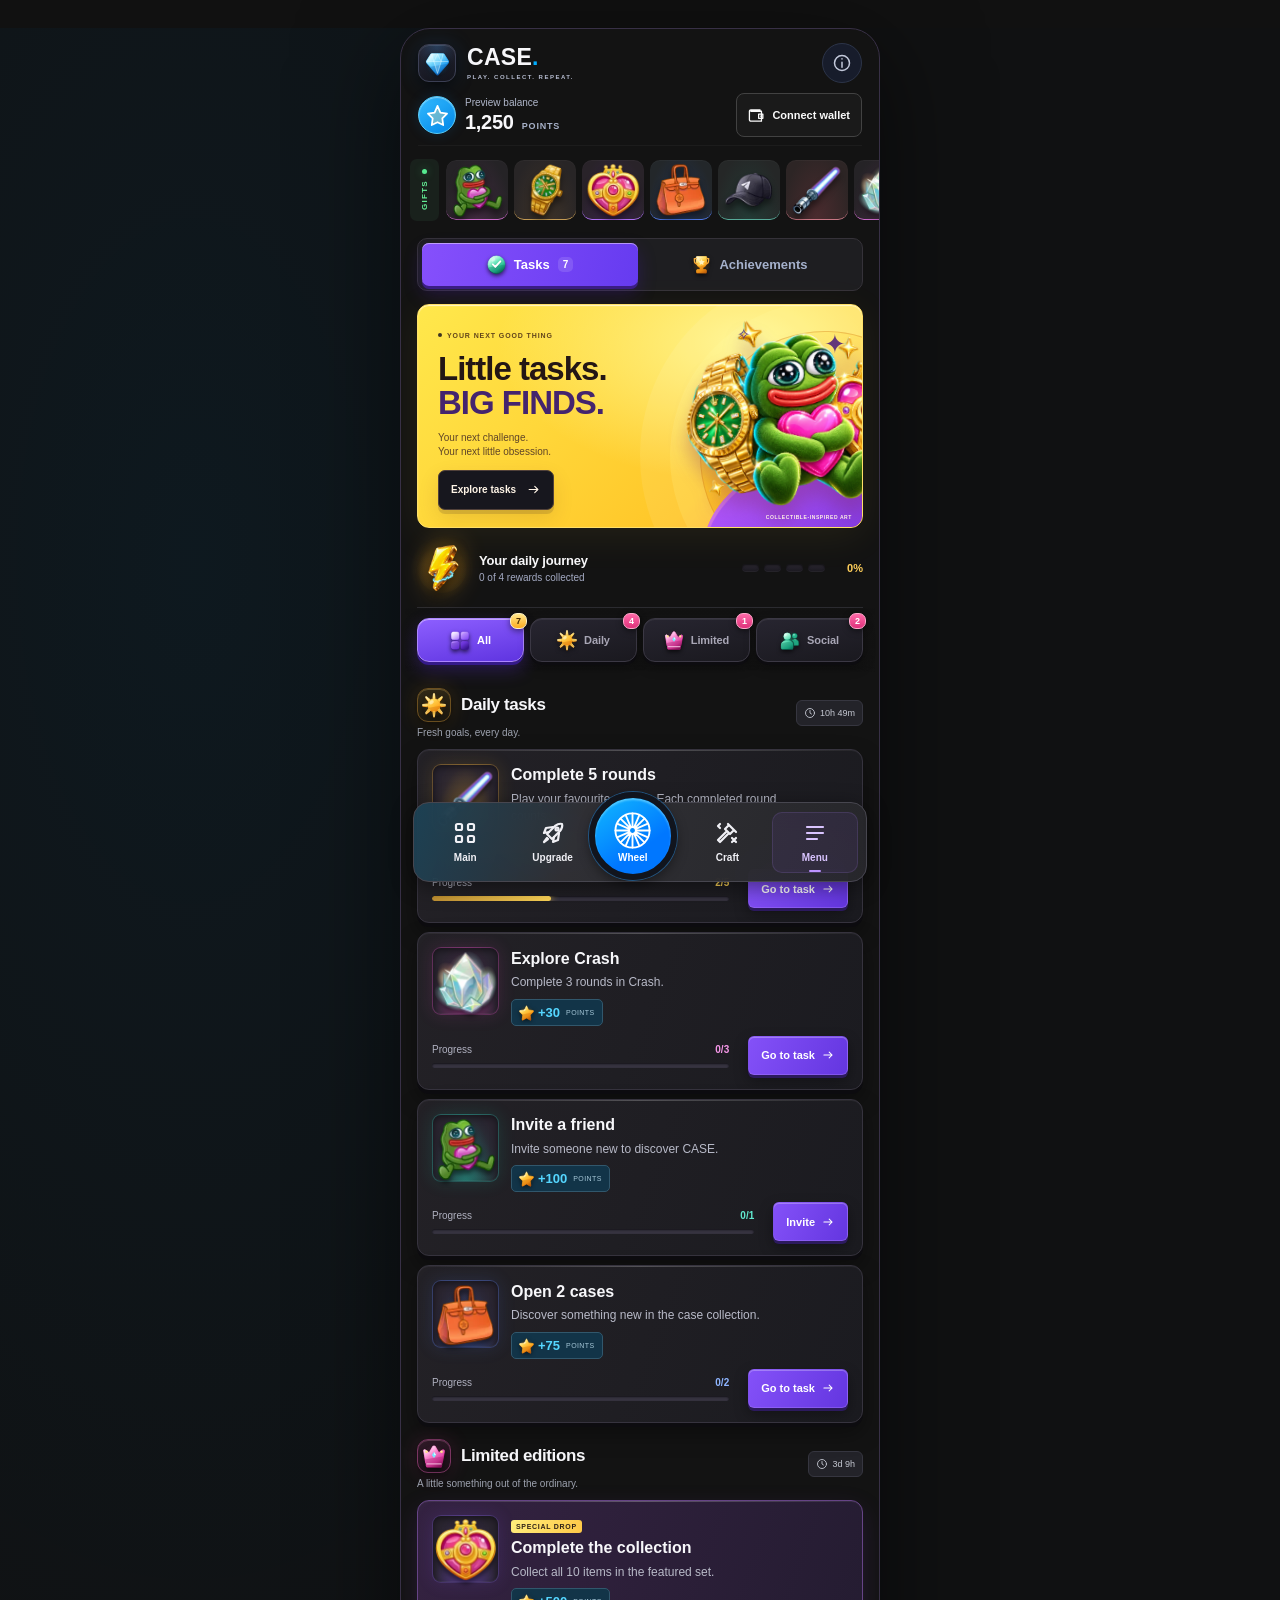
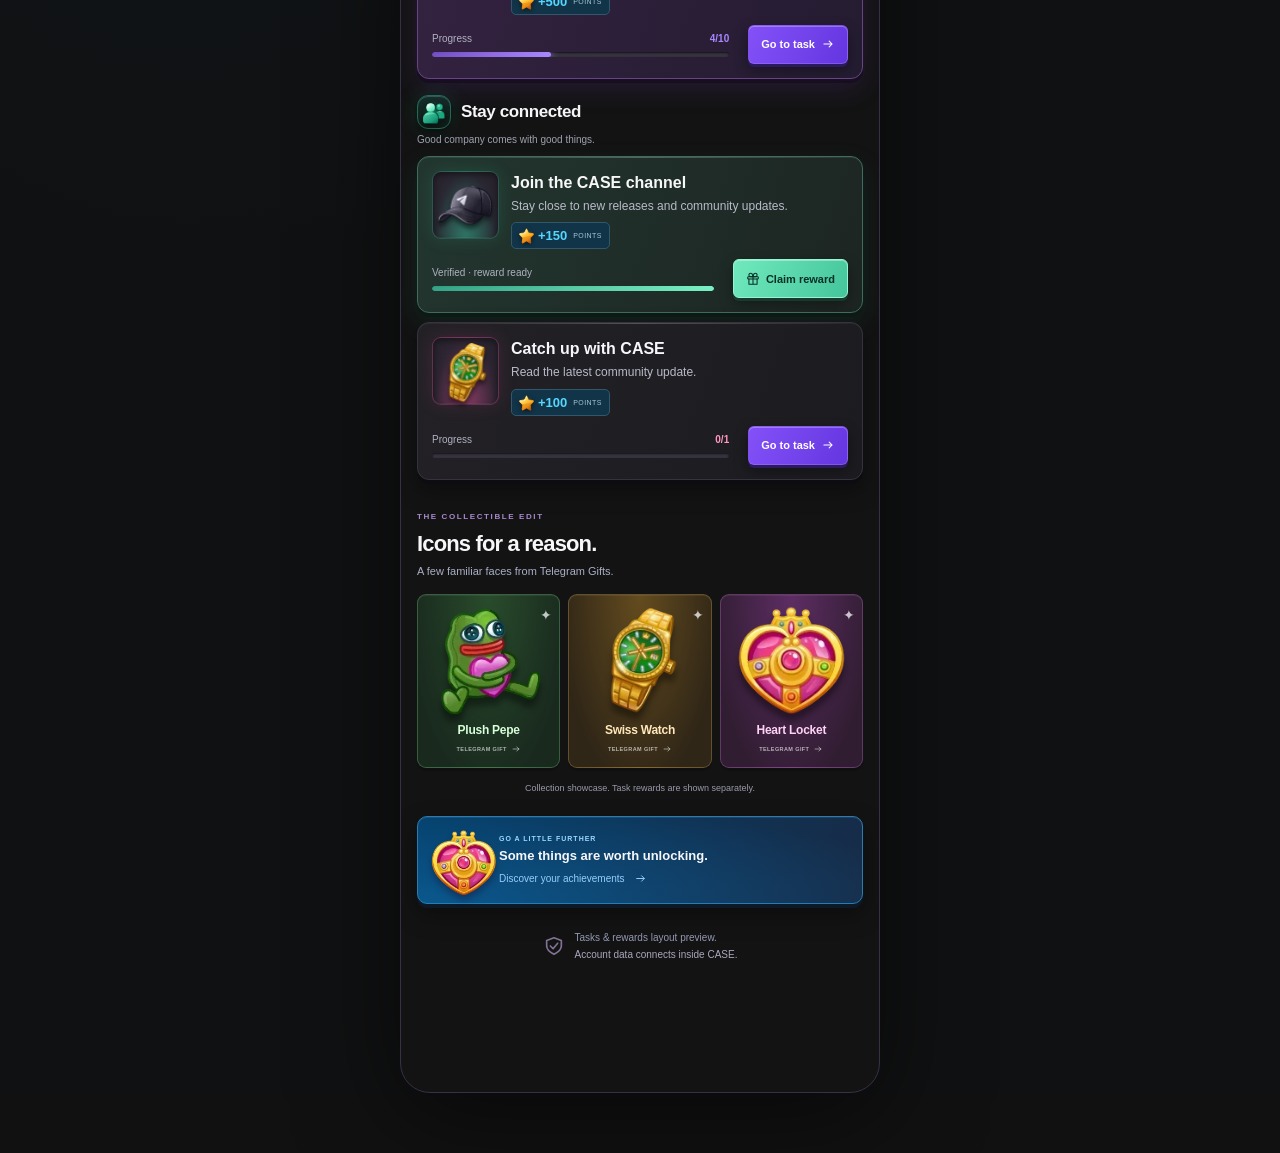
==== index.html @ 37339ad2 "Add-3D-icon-family-and-depth-layer Replace the flat outline marks in the tasks view with a solid 3D " ====
<!doctype html>
<html lang="en"><head><meta charset="utf-8"><meta name="viewport" content="width=device-width, initial-scale=1, viewport-fit=cover"><meta name="theme-color" content="#070b15"><meta name="color-scheme" content="dark"><title>CASE — Tasks & Rewards</title><meta name="description" content="CASE tasks, achievements and collectible rewards."><link rel="icon" href="assets/favicon-v2.svg" type="image/svg+xml"><link rel="stylesheet" href="styles.css?v=6"></head><body><a class="skip-link" href="#tasks-content">Skip to rewards</a><div id="case-tasks-root"></div><script type="module">
import { mountCaseTasks } from './scripts/app.js?v=6';
const host = window.CASE_TASKS_HOST;
const displayHost = host || (await import('./preview/host.js')).createPreviewHost();
window.caseTasks = mountCaseTasks(document.getElementById('case-tasks-root'), {host:displayHost,review:!host,embedded:window.CASE_TASKS_EMBEDDED === true});
if(!host){document.querySelector('.balance-control small').textContent='Preview balance';document.querySelector('.content-footer p').innerHTML='Tasks & rewards layout preview.<br><strong>Account data connects inside CASE.</strong>';}
</script><noscript><p class="no-script">Please enable JavaScript to open your rewards.</p></noscript></body></html>
---- styles.css ----
@charset "UTF-8";
:root{color-scheme:dark;font-family:Inter,"Segoe UI",Arial,sans-serif;font-synthesis:none;color:#f5f3ff;background:#060912;font-size:16px;-webkit-font-smoothing:antialiased}
*{box-sizing:border-box}body{margin:0;background:radial-gradient(ellipse at 50% 0,#17102c 0,transparent 45%),#060912}button,a,input,select{-webkit-tap-highlight-color:transparent}button{font:inherit;color:inherit;cursor:pointer;touch-action:manipulation}button:disabled{cursor:default}button,a{transition:background .18s,border-color .18s,box-shadow .18s,opacity .18s}button:focus-visible,a:focus-visible{outline:3px solid #8fe5ff;outline-offset:4px}button:active:not(:disabled){filter:brightness(.85)}button{border:0}a{color:inherit}svg{width:24px;height:24px;display:block;flex-shrink:0}img{max-width:100%}h1,h2,h3,p{margin:0}[hidden]{display:none!important}.skip-link{position:fixed;top:-100px;left:12px;z-index:100;background:#b2eaff;color:#101020;padding:14px;border-radius:10px}.skip-link:focus{top:12px}.review-strip{max-width:480px;margin:0 auto;display:flex;justify-content:space-between;align-items:center;padding:10px 18px;font-size:9px;color:#aeb4c7;gap:10px;background:#10141e;border-bottom:1px solid #252b39}.review-strip>span:first-child{font-size:8px;letter-spacing:1.1px;color:#d5d1eb;white-space:nowrap}.review-strip>span:last-child{text-align:right}
.case-app{--bg:#090d18;--surface:#111726;--line:#283044;--muted:#a1aec6;--violet:#8054ff;--cyan:#70dcff;--green:#82ecc2;--safe-bottom:max(env(safe-area-inset-bottom,0px),var(--tg-content-safe-area-inset-bottom,0px));max-width:480px;margin:auto;min-height:100svh;position:relative;background:radial-gradient(ellipse at 100% 0,#22144455,transparent 30%),var(--bg);isolation:isolate}
.case-app button:disabled{opacity:.5}.app-header{display:flex;align-items:center;justify-content:space-between;padding:21px 22px 17px}.brand{display:flex;align-items:center;gap:10px;text-decoration:none;font-size:23px;font-weight:900;letter-spacing:1px;line-height:1}.brand>img{width:40px;height:40px;filter:drop-shadow(0 0 15px #8c4bff40)}.brand small{display:block;margin-top:6px;font-size:7px;letter-spacing:1.6px;font-weight:600;color:#aa9fc5}.brand-dot{color:#ae86ff}.icon-btn{display:grid;place-items:center;background:#171c2b;border:1px solid #2c3448;border-radius:50%;width:44px;height:44px;color:#c2c8da}.icon-btn svg{width:20px;height:20px}.balance-bar{display:flex;justify-content:space-between;align-items:center;margin:0 22px 16px;padding-bottom:15px;border-bottom:1px solid #242839}.balance-control{display:flex;align-items:center;gap:9px;background:none;padding:0;min-height:44px;text-align:left}.balance-control small{font-size:10px;color:var(--muted);display:block;margin-bottom:3px}.balance-control strong{font-size:19px;letter-spacing:-.3px;font-variant-numeric:tabular-nums}.balance-control strong>span{font-size:9px;color:#a8b2c9;letter-spacing:.8px;margin-left:3px}.token-token{display:grid;place-items:center;background:linear-gradient(130deg,#2789d5,#2941af);box-shadow:inset 0 1px 1px #9aedff90,0 0 14px #0a74ff15;width:38px;height:38px;border:1px solid #4c96d9;border-radius:50%;color:#aeedff}.token-token svg{width:23px;height:23px;fill:#83dfff22}.topup-btn{display:flex;align-items:center;gap:7px;min-height:44px;padding:9px 16px;background:#231940;border:1px solid #6742a6;border-radius:12px;font-size:12px;font-weight:700;color:#d7c1ff}.topup-btn svg{width:17px;height:17px}.topup-btn:hover{background:#32224f}
.case-app main{padding:0 20px calc(121px + var(--safe-bottom))}.title-row{display:flex;align-items:center;justify-content:space-between;gap:12px;margin:22px 0 21px}.overline{font-size:8px;font-weight:700;letter-spacing:1.3px;color:#a7a3c1}.title-row h1{font-size:29px;letter-spacing:-1.1px;line-height:1.2;font-weight:800;margin-top:9px}.title-row h1>span{color:#c6a9ff}.title-star{font-size:39px;color:#b080ff;text-shadow:0 0 22px #9c5fff80;transform:rotate(15deg)}.main-tabs{display:grid;grid-template-columns:1fr 1fr;gap:6px;padding:5px;background:#101524;border:1px solid #283046;border-radius:16px;margin-bottom:16px}.main-tabs>button{display:flex;align-items:center;justify-content:center;gap:8px;min-height:44px;border-radius:11px;background:none;color:#a5b1cc;font-weight:700;font-size:13px}.main-tabs>button>svg{width:18px;height:18px}.main-tabs>button[aria-selected=true]{background:linear-gradient(110deg,#7d43f7,#6044ec);box-shadow:inset 0 1px 1px #dfb7ff80,0 4px 15px #6434da35;color:#fff}.tab-count{font-size:10px;background:#ffffff20;padding:2px 5px;border-radius:5px}.hero{position:relative;isolation:isolate;border:1px solid #6141a6;border-radius:22px;background:radial-gradient(ellipse at 92% 58%,#6a2ed277 0,transparent 65%),linear-gradient(118deg,#19142c,#211544 70%,#26125a);min-height:230px;overflow:hidden}.hero-copy{position:relative;z-index:3;padding:22px 19px 23px;width:65%;pointer-events:none}.hero-copy button{pointer-events:auto}.hero-badge{display:inline-flex;gap:5px;align-items:center;color:#d0b3ff;font-size:7px;letter-spacing:1px;font-weight:700}.hero-badge i{width:4px;height:4px;background:#c9acff;border-radius:50%;box-shadow:0 0 8px #bb83ff}.hero h2{font-size:31px;line-height:1.04;letter-spacing:-1.1px;margin-top:13px;font-weight:850}.hero h2 span{background:linear-gradient(90deg,#c0a0ff,#f2bcff);background-clip:text;color:transparent}.hero p{font-size:11px;line-height:1.55;color:#c0b5d7;margin:11px 0 13px}.hero-cta{display:inline-flex;align-items:center;gap:13px;min-height:44px;padding:11px 15px;background:#ebe0ff;color:#271048;border:1px solid #fff5ff88;border-radius:11px;font-size:11px;font-weight:800;box-shadow:0 4px 15px #08001530}.hero-cta:hover{background:#fff}.hero-cta svg{width:15px;height:15px}.hero-art{position:absolute;width:240px;height:240px;object-fit:contain;right:-54px;bottom:2px;z-index:2;filter:drop-shadow(0 10px 14px #08001a55);transform:rotate(8deg);pointer-events:none}.hero-orbit{width:235px;height:235px;position:absolute;right:-90px;top:-79px;border:1px solid #b791ff25;border-radius:50%;box-shadow:0 0 0 25px #bb88ff08,0 0 0 65px #bb88ff04}.hero-spark{position:absolute;z-index:2;color:#bb96ff;text-shadow:0 0 14px #a858ff}.spark-one{right:17px;top:29px;font-size:22px}.spark-two{right:135px;top:21px;font-size:14px}.hero-edition{position:absolute;bottom:10px;right:14px;font-size:6px;letter-spacing:1.5px;color:#9984b7;z-index:2}
.journey{display:flex;align-items:center;gap:10px;padding:19px 0 17px;border-bottom:1px solid #29283b}.journey-icon{width:34px;height:34px;display:grid;place-items:center;background:#291f3c;border-radius:11px;color:#c2a2ff}.journey-icon svg{width:20px;height:20px}.journey strong{font-size:12px;display:block}.journey small{display:block;color:#a4aac3;font-size:10px;margin-top:4px}.journey-dots{display:flex;gap:4px;margin-left:auto}.journey-dots>span{width:15px;height:5px;border-radius:3px;background:#302b45}.journey-dots>span.done{background:#a479ff;box-shadow:0 0 7px #7545d35c}.journey-dots svg{display:none}.filter-bar{display:flex;gap:5px;align-items:center;padding:17px 0 10px;scroll-margin-top:18px}.filter-bar button{display:flex;align-items:center;justify-content:center;gap:6px;min-height:44px;padding:10px 13px;background:none;border:1px solid transparent;border-radius:10px;font-size:11px;font-weight:650;color:#a4acc3;flex:1}.filter-bar button[aria-pressed=true]{background:#241c39;border-color:#543b79;color:#ebdcff}.filter-bar button>span{font-size:9px;background:#8152e8;padding:2px 5px;border-radius:5px;color:white}.group-heading{display:flex;gap:8px;align-items:center;justify-content:space-between;margin:19px 0 12px}.group-heading h2{display:flex;align-items:center;gap:7px;font-size:16px;letter-spacing:-.35px}.group-heading h2 svg{width:19px;height:19px;color:#c7b3ef}.group-heading p{font-size:10px;color:#929bb5;margin-top:5px}.time-pill{display:flex;align-items:center;gap:4px;white-space:nowrap;font-size:10px;color:#c1bbd7;background:#161b2b;border:1px solid #2c3147;border-radius:20px;padding:7px 8px;font-variant-numeric:tabular-nums}.time-pill svg{width:12px;height:12px}.task-list{display:grid;gap:10px}.task-card{display:grid;grid-template-columns:54px minmax(0,1fr) auto;grid-template-areas:"art info info" "progress progress action";gap:12px 11px;padding:15px;border:1px solid #293348;border-radius:18px;background:linear-gradient(112deg,#141a2b,#0e1422);position:relative;overflow:hidden;transition:border-color .18s}.task-card:hover{border-color:#494563}.task-card.ready{border-color:#306660;background:linear-gradient(115deg,#122c2b,#101b27)}.task-card.limited-card{border-color:#654397;background:radial-gradient(ellipse at 0 0,#44257770,transparent 75%),linear-gradient(115deg,#191429,#111326)}.task-art{grid-area:art;display:grid;place-items:center;width:54px;height:58px;border:1px solid #5d3dad;border-radius:14px;background:radial-gradient(ellipse at 50% 100%,#5231ad,transparent 85%),linear-gradient(140deg,#261943,#171630);box-shadow:inset 0 1px 1px #ba8fff20;padding:6px}.collectible{width:100%;height:100%;filter:drop-shadow(1px 4px 2px #08042055)}.task-art .collectible{width:42px;height:42px}.task-art>img{width:50px;height:50px;object-fit:contain}.task-info{grid-area:info;min-width:0;position:relative}.task-info h3{font-size:14px;line-height:1.3;letter-spacing:-.2px}.task-info h3 button{font:inherit;font-weight:700;line-height:inherit;text-align:left;background:none;padding:0;min-height:24px;position:relative}.task-info h3 button:before{content:"";position:absolute;inset:-5px 0}.task-info p{font-size:11px;color:#a1aec7;line-height:1.45;margin:4px 0 8px;max-width:290px}.reward-pill{display:inline-flex;align-items:center;gap:4px;color:#83e4ff;border:1px solid #325375;border-radius:8px;padding:4px 6px;background:linear-gradient(100deg,#15354a77,#1b234277);font-size:12px;font-weight:750;white-space:nowrap;line-height:1}.reward-pill>svg{width:13px;height:13px;fill:#60cfff33;stroke-width:2}.reward-pill small{font-size:7px;letter-spacing:.4px;color:#a9c2d8;font-weight:500;margin-left:2px}.task-action{grid-area:action;align-self:center}.task-btn,.claim-btn{display:flex;align-items:center;justify-content:center;gap:6px;min-height:44px;border:1px solid #9270ff66;border-radius:10px;padding:10px 12px;background:linear-gradient(125deg,#7543ef,#5638d1);box-shadow:inset 0 1px 1px #d9bcff40;font-size:11px;font-weight:700;white-space:nowrap}.task-btn:hover{background:linear-gradient(125deg,#8c5cff,#6948e5)}.task-btn>svg,.claim-btn>svg{width:14px;height:14px}.task-btn>svg{order:2}.claim-btn{color:#bbffe5;background:linear-gradient(135deg,#205c4f,#17473f);border-color:#55a389;box-shadow:inset 0 1px 1px #a2ffcf22}.claim-btn:hover{background:#286552}.task-progress{grid-area:progress;align-self:center;min-width:0;padding-right:10px}.status-label{font-size:10px;display:flex;align-items:center;justify-content:space-between;gap:5px;color:#a2a9c0;margin-bottom:7px;line-height:1.4}.status-label strong{font-size:10px;color:#c7b6ed;font-weight:600}.status-ready{color:#8be3c5}.status-error{color:#ffc6b9}.progress-track{height:5px;overflow:hidden;border-radius:8px;background:#252c42}.progress-track>span{display:block;height:100%;background:linear-gradient(90deg,#6c37ed,#b48aff);border-radius:inherit;transition:width .3s}.ready .progress-track>span{background:linear-gradient(90deg,#378d79,#8aedc5)}.is-complete .task-art{filter:saturate(.5)}.featured-tag{font-size:7px;font-weight:800;letter-spacing:.8px;display:inline-block;margin-bottom:5px;border-radius:4px;background:#6942d6;color:#ede2ff;padding:3px 5px}.discovery-banner{margin-top:25px;display:flex;align-items:center;gap:13px;text-align:left;width:100%;padding:15px 14px;background:radial-gradient(ellipse at 5% 110%,#6940b966,transparent 80%),#18172e;border:1px solid #524077;border-radius:18px}.discovery-art{width:55px;height:61px;flex-shrink:0;transform:rotate(-10deg)}.discovery-banner>span:last-child{min-width:0}.discovery-banner small{color:#bd9ff0;font-size:7px;letter-spacing:1px;font-weight:750;display:block;margin-bottom:5px}.discovery-banner strong{font-size:13px;line-height:1.4;display:block}.discovery-banner>span>span{display:flex;align-items:center;gap:9px;font-size:10px;color:#b0a0ce;margin-top:7px}.discovery-banner svg:not(.collectible){width:13px;height:13px}.content-footer{display:flex;align-items:center;justify-content:center;gap:10px;margin:25px 0 8px;color:#929ab2}.content-footer>svg{width:22px;height:22px;color:#827296}.content-footer p{font-size:10px;line-height:1.7}.content-footer strong{font-weight:500;color:#aba7be}
.app-nav{position:fixed;left:50%;bottom:calc(12px + var(--safe-bottom));transform:translateX(-50%);width:calc(100% - 24px);max-width:454px;min-height:72px;padding:5px;display:grid;grid-template-columns:repeat(5,1fr);gap:3px;background:linear-gradient(135deg,#161b2aef,#101520f5);border:1px solid #384056;border-radius:23px;box-shadow:0 10px 35px #0009;backdrop-filter:blur(20px);z-index:20}.app-nav button{background:none;position:relative;display:flex;align-items:center;justify-content:center;flex-direction:column;gap:7px;border-radius:17px;color:#b0b9d0;font-size:9px;font-weight:650;min-height:60px;padding:6px 2px}.app-nav button svg{width:22px;height:22px}.app-nav [aria-current=page]{background:radial-gradient(ellipse at 50% 0,#6b3ee466,transparent 100%),#201c37;color:#cbb0ff;border:1px solid #7150b860;box-shadow:inset 0 1px 1px #a270ff33}.app-nav [aria-current=page]>svg{filter:drop-shadow(0 0 5px #8955faaa)}.app-nav i{position:absolute;bottom:-3px;width:12px;height:2px;border-radius:2px;background:#b086ff}.is-embedded .app-header,.is-embedded .balance-bar,.is-embedded .app-nav{display:none}.is-embedded main{padding-bottom:28px}
.achievement-intro{display:flex;align-items:center;gap:15px;background:radial-gradient(ellipse at 5% 50%,#50316d55,transparent 80%);padding:21px 4px 26px}.achievement-intro>span{width:90px;height:98px;flex-shrink:0}.achievement-intro h2{font-size:23px;letter-spacing:-.7px;line-height:1.2;margin:8px 0}.achievement-intro p:not(.overline){font-size:11px;color:#b2a5ca}.achievement-grid{display:grid;grid-template-columns:repeat(2,minmax(0,1fr));gap:12px}.achievement-card{display:flex;flex-direction:column;align-items:center;text-align:center;min-width:0;padding:13px 13px 10px;background:radial-gradient(ellipse at 50% 0,#4b2f7038,transparent 60%),#131626;border:1px solid #35304d;border-radius:18px}.achievement-card.unlocked{border-color:#566759;background:radial-gradient(ellipse at 50% 0,#54673b38,transparent 60%),#151e23}.achievement-status{height:18px;color:#a8a0be;letter-spacing:1px;font-size:7px;font-weight:700;display:flex;align-items:center;gap:4px}.unlocked .achievement-status{color:#b5e1b2;letter-spacing:.3px;font-size:9px}.achievement-status svg{width:12px;height:12px}.achievement-art{width:88px;height:96px;padding:8px;background:none;margin:8px 0;filter:drop-shadow(0 0 12px #9356ff25)}.achievement-card h3{font-size:14px;letter-spacing:-.2px;line-height:1.3}.achievement-card>p{color:#a4a9c0;font-size:11px;line-height:1.5;margin:7px 0 12px;min-height:34px}.achievement-progress{width:100%;margin:auto 0 12px}.achievement-progress>span{font-size:10px;color:#c2b3dc;display:block;margin-bottom:6px}.achievement-button{width:100%;display:flex;justify-content:center;align-items:center;gap:7px;background:none;color:#d7c5f7;font-size:10px;margin-top:8px;min-height:44px}.achievement-button svg{width:13px;height:13px}.sync-warning{font-size:11px;color:#ffdab3;padding:12px;margin-top:14px;background:#362a20;border:1px solid #635039;border-radius:11px}.sync-warning button{min-height:44px;background:none;color:#ffe6c8;text-decoration:underline}.state-panel{display:flex;flex-direction:column;align-items:center;text-align:center;padding:35px 22px;border:1px solid #353249;border-radius:18px;margin:22px 0;background:#151524}.state-panel>svg{width:30px;height:30px;color:#b699e8;margin-bottom:15px}.state-panel h2{font-size:20px;letter-spacing:-.5px}.state-panel p{font-size:13px;color:#afa7c4;line-height:1.7;margin:10px 0 18px;max-width:280px}.secondary-btn{min-height:44px;display:inline-flex;align-items:center;justify-content:center;gap:9px;background:#302448;border:1px solid #635180;padding:11px 18px;border-radius:12px;font-size:13px;font-weight:700}.secondary-btn svg{width:16px;height:16px}.loading-card{height:143px;border-radius:18px;background:linear-gradient(100deg,#131829,#23233a,#131829);background-size:200% 100%;margin-top:15px;animation:shimmer 1.5s infinite}
.sheet{color:#f4f0ff;background:radial-gradient(ellipse at 50% 0,#31204d 0,transparent 70%),#141522;width:min(480px,100%);max-width:100%;max-height:90svh;border:1px solid #514566;border-radius:26px 26px 0 0;padding:26px 24px calc(28px + var(--safe-bottom));margin:auto auto 0;overscroll-behavior:contain;box-shadow:0 -20px 100px #0009;overflow-y:auto}.sheet::backdrop{background:#04050dc7;backdrop-filter:blur(6px)}.sheet-grip{width:34px;height:4px;background:#61536f;position:absolute;top:9px;left:calc(50% - 17px);border-radius:4px}.close-sheet{position:absolute;right:12px;top:15px;background:#29243a;z-index:2}.sheet-content{padding-top:10px}.detail-art{width:80px;height:83px;margin:0 0 15px;padding:8px;border:1px solid #7249a870;border-radius:21px;background:radial-gradient(ellipse at 50% 100%,#8146cc55,transparent 80%)}.detail-eyebrow{font-size:8px;letter-spacing:1.2px;color:#b69bd4;font-weight:700;display:block;margin-bottom:9px}.sheet h2{font-size:28px;font-weight:800;letter-spacing:-1px;line-height:1.15;padding-right:18px}.sheet h2>small{font-size:14px;color:#bc9dea;letter-spacing:0}.sheet p{font-size:14px;line-height:1.65;color:#b9b2c9;margin:13px 0}.detail-reward{display:flex;align-items:center;justify-content:space-between;gap:10px;margin:22px 0;padding:15px;background:#1b2638;border:1px solid #3c5579;border-radius:14px}.detail-reward>span{font-size:13px;color:#aebfd8}.detail-reward strong{display:flex;align-items:center;gap:5px;font-size:20px;color:#81defd}.detail-reward svg{width:19px;height:19px}.detail-reward small{font-size:9px;font-weight:600;letter-spacing:.5px;color:#afc0d5}.detail-progress{display:flex;justify-content:space-between;font-size:12px;color:#c4b7dd;margin-bottom:9px;gap:15px}.detail-progress strong{color:#d8c8f9;font-weight:600;white-space:nowrap}.detail-expiry{display:flex;align-items:center;gap:5px;font-size:11px!important}.detail-expiry svg{width:14px;height:14px}.primary-btn{background:linear-gradient(115deg,#8c52fa,#5f3be3);border:1px solid #ae88ff88;box-shadow:inset 0 1px 1px #ead4ff45,0 5px 18px #3c158d40;min-height:48px;padding:12px 18px;border-radius:12px;display:flex;gap:10px;align-items:center;justify-content:center;font-size:13px;font-weight:750}.primary-btn svg{width:18px;height:18px}.full-width{width:100%;margin-top:22px}.quiet-note{font-size:10px!important;text-align:center;color:#a79fbb!important}.inline-message{border:1px solid #59505b;background:#2b2530;padding:12px;border-radius:11px;font-size:12px!important;color:#d4c5d9!important}.help-steps{list-style:none;padding:0;margin:23px 0}.help-steps li{display:flex;gap:12px;align-items:flex-start;margin:19px 0}.help-steps li>span{width:30px;min-height:30px;border-radius:9px;display:grid;place-items:center;background:#402b60;font-size:11px;color:#d1b4fa;flex-shrink:0}.help-steps strong{font-size:14px}.help-steps p{font-size:12px;margin:5px 0}.toast{position:fixed;left:50%;bottom:calc(103px + var(--safe-bottom));z-index:60;transform:translate(-50%,12px);opacity:0;pointer-events:none;background:#e9defa;color:#281d3b;border:1px solid #f8f2ff;border-radius:12px;font-size:12px;padding:13px 17px;max-width:calc(100vw - 34px);width:max-content;box-shadow:0 10px 25px #0007;transition:opacity .2s,transform .2s}.toast.visible{opacity:1;transform:translate(-50%,0)}.no-script{padding:28px}.case-app:has(dialog[open]){isolation:auto}body:has(.case-app dialog[open]){overflow:hidden}#tasks-content{scroll-margin-top:12px}
@keyframes shimmer{to{background-position:-200% 0}}
@media(min-width:600px){body{background:radial-gradient(ellipse at 50% 12%,#25173a 0,#0a0d18 42%,#050710 80%)}.case-app{margin:28px auto 60px;border:1px solid #383046;border-radius:30px;overflow:hidden;box-shadow:0 20px 100px #0008}.review-strip{margin:22px auto -10px;background:none;border:0;padding:0 2px}.app-nav{bottom:18px}.sheet{margin:auto;border-radius:24px;max-height:85svh}.case-app.is-embedded{margin:0;max-width:none;border:0;border-radius:0}.hero-art{right:-24px;width:252px;height:252px}.hero-copy{padding-left:23px}.hero h2{font-size:34px}.hero p{font-size:12px}.task-card{grid-template-columns:60px minmax(0,1fr) auto;gap:12px;padding:17px}.task-art{width:60px;height:64px}.task-art .collectible{width:46px;height:46px}.task-info h3{font-size:15px}.task-info p{font-size:12px}}
@media(max-width:359px){.app-header{padding-left:16px;padding-right:16px}.balance-bar{margin-left:16px;margin-right:16px}.case-app main{padding-left:14px;padding-right:14px}.title-row h1{font-size:25px}.overline{font-size:7px;letter-spacing:1px}.hero-copy{padding-left:15px;width:72%}.hero h2{font-size:27px}.hero p{font-size:10px}.hero-art{width:191px;height:191px;right:-45px;bottom:14px}.hero-badge{font-size:6px}.hero-cta{font-size:10px;padding:10px 12px}.hero{min-height:218px}.task-card{padding:12px;gap:11px 9px;grid-template-columns:46px minmax(0,1fr) auto}.task-art{width:46px;height:51px}.task-art .collectible{width:36px;height:36px}.task-info h3{font-size:13px}.task-info p{font-size:10px}.task-btn,.claim-btn{font-size:10px;padding:10px 9px}.task-progress{padding-right:0}.group-heading h2{font-size:14px}.group-heading p{font-size:9px}.journey-dots>span{width:10px}.achievement-intro>span{width:66px;height:78px}.achievement-intro h2{font-size:20px}.achievement-card{padding-left:9px;padding-right:9px}.achievement-grid{gap:8px}.achievement-card h3{font-size:13px}.app-nav button{font-size:8px}.review-strip{font-size:8px}.filter-bar button{padding-left:8px;padding-right:8px}}
@media(prefers-reduced-motion:reduce){*,*:before,*:after{animation:none!important;transition:none!important;scroll-behavior:auto!important}}

.sr-only{position:absolute;width:1px;height:1px;padding:0;margin:-1px;overflow:hidden;clip:rect(0,0,0,0);white-space:nowrap;border:0}
.filter-bar button{white-space:nowrap;padding-left:10px;padding-right:10px}

/* Expressive 3D direction: gold, candy pink, aqua and ultraviolet. */
body{background:radial-gradient(ellipse at 18% 10%,#58209933,transparent 38%),radial-gradient(ellipse at 85% 65%,#087c8b24,transparent 40%),#080b12}
.case-app{background:radial-gradient(ellipse at 100% 5%,#44318122,transparent 25%),#0b0d15;--muted:#b0b7cb}
.brand-dot{color:#ffda47}.brand small{color:#b8bed2}.brand>img{filter:drop-shadow(0 0 13px #aa5aff77)}
.token-token{color:#fff2a5;background:linear-gradient(145deg,#ffcf4d,#c17d19);border-color:#ffdc72;box-shadow:inset 0 2px 2px #fff5b7aa,0 3px 12px #ffc32a25}.token-token svg{fill:#ffe59255}
.topup-btn{background:linear-gradient(130deg,#fff078,#ffc834);color:#302212;border-color:#ffdf75;box-shadow:0 4px 0 #825007,0 7px 20px #ffc8311f}.topup-btn:hover{background:#ffdc55}
.main-tabs{background:#191929;border-color:#38314e}.main-tabs>button[aria-selected=true]{background:linear-gradient(120deg,#a168ff,#7848ff 65%,#663af2);box-shadow:inset 0 2px 1px #ffffff55,0 4px 18px #8b40ff50}
.hero{min-height:260px;border-color:#ffe067;background:radial-gradient(ellipse at 75% 17%,#fff68f,transparent 54%),linear-gradient(135deg,#ffe84c,#ffc729 70%,#ff982b);box-shadow:0 8px 40px #ffd33013, inset 0 1px 1px #fff5c9;color:#231615;border-radius:24px;overflow:hidden}
.hero:after{content:'';position:absolute;right:-27px;bottom:-40px;width:190px;height:130px;background:linear-gradient(150deg,#f64a9f,#db3789);border-radius:50%;transform:rotate(-25deg);box-shadow:inset 0 4px 1px #ffa2d066;z-index:1}
.hero-copy{width:67%;padding:24px 18px 25px}.hero-badge{font-size:7px;letter-spacing:.9px;color:#62451b}.hero-badge i{background:#3e3420;box-shadow:none}.hero h2{font-size:32px;line-height:1.09;letter-spacing:-1.35px;max-width:230px;margin-top:19px;font-weight:900}.hero h2 span{background:none;color:#44246e;font-size:30px;letter-spacing:-1.5px}.hero p{color:#604527;font-size:10.5px;line-height:1.65;max-width:175px;margin:12px 0 18px}.hero-cta{background:#281b42;color:#fff5e7;border-color:#644782;box-shadow:0 4px 0 #62452633,0 8px 20px #5f371522;border-radius:12px;padding:12px 15px}.hero-cta:hover{background:#4e2770}.hero-art{width:225px;height:270px;right:-46px;bottom:-2px;transform:rotate(8deg);filter:drop-shadow(0 15px 9px #81275450);z-index:2;animation:float-hero 6s ease-in-out infinite}.hero-orbit{width:250px;height:250px;right:-88px;top:26px;border:1px solid #d8872866;box-shadow:0 0 0 30px #fffbad22,0 0 0 60px #ffffff14;transform:rotate(-20deg)}.hero-spark{color:#63387a;text-shadow:none}.spark-one{right:16px;top:24px;font-size:26px}.spark-two{right:112px;top:20px;font-size:16px}.hero-edition{color:#fff0e5;font-weight:700;right:14px;bottom:11px;font-size:5px;letter-spacing:.6px}
.journey-icon{background:linear-gradient(135deg,#ffe885,#ffbd35);color:#553411;box-shadow:inset 0 1px 1px #fff8c9,0 3px 8px #ffc3291f}.journey-dots>span{background:#373140}.journey-dots>span.done{background:#ffdc4d;box-shadow:0 0 9px #ffcb3260}.filter-bar button[aria-pressed=true]{background:#e5d7ff;color:#362153;border-color:#f0e7ff;box-shadow:0 3px 10px #9872ff20}.filter-bar button>span{background:#8054e1}.group-heading h2 svg{color:#ffcf4c}.task-group:nth-child(2) .group-heading h2 svg{color:#cf96ff}.task-group:nth-child(3) .group-heading h2 svg{color:#5fe3dd}
.task-card{--accent:#a987ff;--accent-rgb:143,93,255;border:1px solid #373342;background:radial-gradient(ellipse at 0 0,rgba(var(--accent-rgb),.13),transparent 70%),linear-gradient(120deg,#1b1d2b,#121522);border-radius:20px;box-shadow:inset 0 1px 0 #ffffff06,0 5px 15px #00000012}.task-card:hover{border-color:var(--accent)}
.color-rocket{--accent:#ffd658;--accent-rgb:255,187,47}.color-gamepad{--accent:#f497e7;--accent-rgb:234,78,195}.color-users{--accent:#61e9cf;--accent-rgb:36,210,182}.color-case{--accent:#8eb5ff;--accent-rgb:84,129,250}.color-send{--accent:#65d9ff;--accent-rgb:28,159,230}.color-star{--accent:#ff97c1;--accent-rgb:240,85,160}.color-gem{--accent:#53ece3;--accent-rgb:44,208,220}.color-trophy,.color-crown{--accent:#ffd86a;--accent-rgb:255,190,60}
.task-art{border-color:rgba(var(--accent-rgb),.55);background:radial-gradient(ellipse at 45% 0,rgba(var(--accent-rgb),.25),transparent 65%),linear-gradient(135deg,#282338,#171928);box-shadow:inset 0 2px 1px #ffffff20,0 5px 0 #05081560,0 8px 14px rgba(var(--accent-rgb),.08);transform:rotate(-4deg);border-radius:15px}.task-art .collectible{width:44px;height:44px;filter:drop-shadow(0 4px 2px #02061780)}.task-info p{color:#b0b6cc}.task-btn{color:#fff;background:linear-gradient(125deg,#a367ff,#7a43f0);border-color:#c296ff70;box-shadow:inset 0 2px 1px #eddaff45,0 3px 0 #432174,0 6px 12px #803ee222}.task-btn:hover{background:linear-gradient(125deg,#b485ff,#955cfb)}.progress-track{background:#303045}.task-card .progress-track>span{background:linear-gradient(90deg,rgba(var(--accent-rgb),.7),var(--accent));box-shadow:0 0 8px var(--accent)}.status-label strong{color:var(--accent)}
.task-card.ready{--accent:#79f0c4;--accent-rgb:54,211,165;background:radial-gradient(ellipse at 0 0,#2a796132,transparent 80%),#142523;border-color:#377c69}.claim-btn{background:linear-gradient(120deg,#a1fbd4,#51dca5);color:#103e2f;border-color:#b6ffe2;box-shadow:inset 0 2px 1px #dcffea80,0 3px 0 #206e53}.claim-btn:hover{background:#8eecc4}.task-card.limited-card{background:radial-gradient(ellipse at 0 0,#853bfd44,transparent 85%),#20172f;border-color:#814eba}.featured-tag{color:#302218;background:linear-gradient(110deg,#ffed7c,#ffc947)}
.crew-section{margin-top:30px}.crew-heading>span{font-size:8px;letter-spacing:1.6px;font-weight:750;color:#c1a1f2}.crew-heading h2{font-size:23px;letter-spacing:-.85px;line-height:1.2;margin:8px 0}.crew-heading p{font-size:11px;color:#a9b0c6}.crew-grid{display:grid;grid-template-columns:1fr 1fr;gap:12px;margin-top:17px;perspective:800px}.crew-card{position:relative;min-width:0;height:207px;border-radius:21px;padding:13px;overflow:hidden;box-shadow:inset 0 2px 1px #ffffff60,0 7px 0 #0003;transition:transform .25s}.crew-card:hover{transform:translateY(-5px) rotate(-2deg)}.crew-gold{background:radial-gradient(ellipse at 50% 35%,#fff4a2,transparent 60%),linear-gradient(150deg,#ffd749,#ffa93d);color:#603211;border:1px solid #ffe98c}.crew-blue{background:radial-gradient(ellipse at 50% 40%,#b7fff8,transparent 65%),linear-gradient(150deg,#6aefde,#39cddd);color:#085563;border:1px solid #b4fff6}.crew-card:before{content:'✦';position:absolute;right:12px;top:42px;font-size:29px;color:#fff9}.crew-card:after{content:'';position:absolute;left:-15%;width:130%;height:70px;bottom:-45px;border-radius:50%;background:#fff3}.crew-card>span{display:block;font-size:7px;letter-spacing:1px;font-weight:800;position:relative;z-index:2}.crew-card img{position:absolute;object-fit:contain;width:160px;height:170px;max-width:none;left:calc(50% - 80px);top:21px;filter:drop-shadow(0 10px 6px #40133d33);transform:rotate(-7deg)}.crew-blue img{transform:rotate(6deg)}.crew-card strong{position:absolute;bottom:14px;left:14px;font-size:15px;font-weight:850;letter-spacing:-.5px;z-index:2}
.discovery-banner{border-color:#a563ff;background:radial-gradient(ellipse at 0 80%,#a560ff,transparent 85%),linear-gradient(110deg,#783ff0,#3e247c);box-shadow:inset 0 1px 1px #cca0ff77}.discovery-banner small{color:#e8ceff}.discovery-banner>span>span{color:#ece2ff}.discovery-art{width:65px;height:72px;filter:drop-shadow(0 5px 3px #16042655)}
.app-nav{background:linear-gradient(125deg,#252032ee,#141827f5);border-color:#514660;box-shadow:0 5px 0 #05071088,0 10px 35px #0009}.app-nav [aria-current=page]{color:#e8d8ff;background:linear-gradient(150deg,#8c53ed,#6438ce);border-color:#b784ff;box-shadow:inset 0 2px 1px #d5b2ff55,0 4px 12px #47298744}.app-nav i{background:#ffdc55;width:19px;height:3px;bottom:-4px}.achievement-intro{background:radial-gradient(ellipse at 0 20%,#e6b43120,transparent 70%)}.achievement-intro h2{color:#fff1ba}.achievement-card{--accent-rgb:143,93,255;--accent:#bd9bff;background:radial-gradient(ellipse at 50% 0,rgba(var(--accent-rgb),.22),transparent 70%),#181926;border-color:rgba(var(--accent-rgb),.38);box-shadow:inset 0 1px 0 #ffffff0b}.achievement-card.unlocked{background:radial-gradient(ellipse at 50% 0,#ffe35f22,transparent 70%),#21211d;border-color:#8f7943}.achievement-card.unlocked .achievement-status{color:#ffe284}.achievement-art{width:100px;height:107px;filter:drop-shadow(0 9px 5px #0005)}.achievement-progress .progress-track>span{background:linear-gradient(90deg,#9964ed,#e5b1fa)}
@keyframes float-hero{0%,100%{transform:translateY(0) rotate(8deg)}50%{transform:translateY(-7px) rotate(5deg)}}
@media(min-width:420px){.hero h2{font-size:36px}.hero h2 span{font-size:34px}.hero-art{right:-33px;width:242px;height:282px}.hero-copy{padding-left:22px}.hero{min-height:271px}.crew-card{height:225px}.crew-card img{width:180px;height:188px;left:calc(50% - 90px)}}
@media(max-width:360px){.hero h2{font-size:27px}.hero h2 span{font-size:25px}.hero-copy{padding-left:14px}.hero-art{right:-52px;width:197px;height:248px}.hero p{font-size:9px;max-width:150px}.hero-badge{font-size:6px}.hero-cta{padding:11px;font-size:10px}.crew-card{height:185px}.crew-card img{width:141px;height:150px;left:calc(50% - 70px)}.crew-card strong{font-size:13px}}
@media(prefers-reduced-motion:reduce){.hero-art{animation:none}.crew-card{transition:none}.crew-card:hover{transform:none}}

.discovery-art img{width:80px;height:88px;max-width:none;object-fit:contain;transform:rotate(8deg)}.achievement-intro>span{width:100px;height:114px}.achievement-intro>span>img{width:105px;height:118px;object-fit:contain;filter:drop-shadow(0 8px 5px #00152c60);transform:rotate(-8deg)}

/* CASE shell: shared gift rail, electric blue wheel, charcoal surfaces. */
:root{font-family:Inter,"Segoe UI",Arial,sans-serif;background:#111111}body{background:radial-gradient(ellipse at 15% 20%,#004f7b20,transparent 45%),#101112}.case-app{--bg:#141414;background:radial-gradient(ellipse at 100% 0,#0b65b114,transparent 35%),#141414}.app-header{padding:17px 20px 13px}.brand{font-size:23px;letter-spacing:.3px}.brand>img{width:34px;height:34px}.brand small{font-size:6px;letter-spacing:1.5px}.balance-bar{margin:0 20px 11px;padding-bottom:11px;border-color:#ffffff0a}.topup-btn{background:#1a1a1a;color:#fafafa;border:1px solid #424242;box-shadow:none;border-radius:13px;padding:10px 11px;font-size:11px}.topup-btn:hover{background:#303030}.token-token{background:linear-gradient(145deg,#35bbff,#0086e7);border-color:#57cfff;color:#fff;box-shadow:inset 0 1px 1px #beefffaa,0 0 14px #008eff25}.brand-dot{color:#00adff}.main-tabs{background:#1d1d20;border-color:#393442}.main-tabs>button[aria-selected=true]{background:linear-gradient(120deg,#9c59ff,#693bfa);box-shadow:inset 0 2px 1px #e0b6ff77,0 4px 16px #6f37d84a}.hero{margin-top:2px;border-radius:22px;min-height:243px}.hero-art{width:238px;height:258px;right:-60px;bottom:2px;transform:rotate(-3deg);animation:gift-float 6s ease-in-out infinite}.hero h2{font-size:31px}.hero h2 span{font-size:29px}.hero-copy{padding-top:21px;padding-bottom:22px}.hero-copy p{max-width:156px}.hero:after{background:linear-gradient(150deg,#b559ff,#7632d8);bottom:-48px}.hero-edition{font-size:5px;letter-spacing:.6px}.hero-cta{background:#17171e;border-color:#51413a}.hero-cta:hover{background:#3a254e}
.gift-ticker{display:flex;align-items:center;gap:7px;max-width:100%;margin:0 0 20px 9px;padding:3px 0;overflow:hidden;height:78px}.ticker-control{width:29px;align-self:stretch;flex-shrink:0;display:flex;align-items:center;justify-content:center;gap:6px;flex-direction:column;background:#19211c;color:#65f298;border-radius:12px;padding:4px 3px}.ticker-control i{width:5px;height:5px;border-radius:50%;background:#56e990;box-shadow:0 0 9px #49ed7960;animation:signal 2.5s ease-in-out infinite}.ticker-control small{font-size:8px;letter-spacing:1.3px;writing-mode:vertical-rl;transform:rotate(180deg);font-weight:800}.gift-viewport{flex:1;min-width:0;overflow-x:auto;scrollbar-width:none;border-radius:17px 0 0 17px;overscroll-behavior-x:contain;touch-action:pan-x pan-y}.gift-viewport::-webkit-scrollbar{display:none}.gift-track{display:flex;width:max-content;animation:gift-marquee 38s linear infinite}.gift-set{display:flex;gap:6px;padding-right:6px}.gift-tile{width:65px;height:69px;border-radius:16px;display:grid;place-items:center;background:radial-gradient(ellipse at 50% 105%,#823b7950,transparent 80%),#252326;border-bottom:1px solid #cc6acb;box-shadow:inset 0 1px 0 #ffffff08}.gift-tile img{object-fit:contain;filter:drop-shadow(0 5px 3px #0007);transition:transform .25s}.gift-tone-1{background:radial-gradient(ellipse at 50% 105%,#9f703333,transparent 80%),#282526;border-color:#c49b54}.gift-tone-2{background:radial-gradient(ellipse at 50% 105%,#61289755,transparent 80%),#292329;border-color:#ae70f5}.gift-tone-3{background:radial-gradient(ellipse at 50% 105%,#20489f66,transparent 80%),#23272a;border-color:#537cee}.gift-tone-4{background:radial-gradient(ellipse at 50% 105%,#21655555,transparent 80%),#252727;border-color:#57aa99}.gift-tone-5{background:radial-gradient(ellipse at 50% 105%,#88384155,transparent 80%),#2d2525;border-color:#c67683}.gift-ticker:hover .gift-track,.gift-ticker:focus-within .gift-track,.gift-ticker.is-paused .gift-track{animation-play-state:paused}.gift-tile:hover img{transform:translateY(-3px) rotate(-7deg)}.is-paused .ticker-control i{animation:none;background:#ffd866}
.public-missions{scroll-margin-top:18px;margin-top:24px}.public-missions .group-heading{margin-bottom:14px}.account-pill{display:flex;gap:4px;align-items:center;color:#a8b3c5;font-size:9px;border:1px solid #363c47;border-radius:20px;padding:7px 8px;white-space:nowrap}.account-pill svg{width:12px;height:12px}.public-task-list{display:grid;gap:11px}.public-task{display:flex;align-items:center;gap:13px;text-decoration:none;padding:13px;border:1px solid #49364d;border-radius:19px;background:radial-gradient(ellipse at 0 0,#66319130,transparent 75%),#1e1d23;box-shadow:inset 0 1px 0 #ffffff08,0 5px 14px #0002;transition:transform .2s,border-color .2s}.public-task:hover{border-color:#b986e1;transform:translateY(-2px)}.public-green{background:radial-gradient(ellipse at 0 0,#206c4533,transparent 75%),#1c211f;border-color:#355043}.public-pink{background:radial-gradient(ellipse at 0 0,#a3357730,transparent 75%),#221d24;border-color:#58364f}.public-task-art{width:75px;height:83px;flex-shrink:0;background:radial-gradient(ellipse at 50% 70%,#8552b755,transparent 70%);display:grid;place-items:center;position:relative}.public-task-art:after{content:'';position:absolute;bottom:0;width:62px;height:11px;border-radius:50%;background:linear-gradient(#775895,#22182c);box-shadow:inset 0 1px 1px #d3a9ff77,0 4px 10px #0004}.public-task-art img{width:77px;height:77px;object-fit:contain;filter:drop-shadow(0 6px 3px #0006);position:relative;z-index:1;transform:translateY(-3px) rotate(-5deg);transition:transform .3s}.public-task:hover img{transform:translateY(-7px) rotate(3deg)}.public-green .public-task-art:after{background:linear-gradient(#40956b,#1d4332)}.public-pink .public-task-art:after{background:linear-gradient(#aa518e,#572442)}.public-task-copy{display:block;min-width:0}.public-task-copy>strong{display:block;font-size:14px;letter-spacing:-.25px}.public-task-copy>span{display:block;font-size:11px;line-height:1.5;color:#b4b7c5;margin-top:5px}.public-task-copy>small{display:flex;align-items:center;gap:6px;font-size:8px;letter-spacing:.6px;font-weight:750;color:#be9aff;margin-top:10px}.public-green small{color:#88e7bb}.public-pink small{color:#f7a8d7}.public-task-copy>small svg{width:12px;height:12px}.connection-note{font-size:10px;line-height:1.6;color:#9aa5b4;margin:14px 5px 0;text-align:center}.real-gift-grid{display:grid;grid-template-columns:repeat(3,minmax(0,1fr));gap:9px;margin-top:17px;perspective:800px}.real-gift{position:relative;border-radius:18px;border:1px solid #8aef9944;background:radial-gradient(ellipse at 50% 0,#5bba5b3d,transparent 80%),#19291e;color:#d8ffd8;min-width:0;text-align:center;padding:10px 5px 13px;text-decoration:none;overflow:hidden;box-shadow:inset 0 1px 1px #fff2,0 6px 0 #0003;transition:transform .25s,box-shadow .25s}.real-gift:hover{transform:translateY(-5px) rotateY(-6deg);box-shadow:inset 0 1px 1px #fff3,0 12px 20px #0005}.gift-gold{background:radial-gradient(ellipse at 50% 0,#ffbc3540,transparent 80%),#302617;border-color:#efbf6744;color:#ffe8b9}.gift-pink{background:radial-gradient(ellipse at 50% 0,#c353d64d,transparent 80%),#311d32;border-color:#e084f044;color:#ffd2f6}.real-gift img{width:93px;height:104px;object-fit:contain;filter:drop-shadow(0 8px 3px #0006)}.real-gift strong{display:block;font-size:11px;font-weight:750;letter-spacing:-.25px;margin:4px 0 7px}.real-gift small{display:flex;align-items:center;justify-content:center;gap:4px;color:#ffffffa6;font-size:5.5px;letter-spacing:.4px;font-weight:700}.real-gift small svg{width:10px;height:10px}.gift-glint{position:absolute;font-size:14px;right:7px;top:12px;color:#ffffffbb}.gallery-caption{color:#999aaa;font-size:9px;line-height:1.5;margin:14px 2px 0;text-align:center}.crew-heading>span{color:#a689ce}.crew-heading h2{font-size:24px}.discovery-banner{background:radial-gradient(ellipse at 0 100%,#118edd55,transparent 85%),linear-gradient(115deg,#053e68,#172b47);border-color:#287cb4}.discovery-banner small{color:#99d8ff}.discovery-banner>span>span{color:#95cefb}.public-achievements{display:grid;grid-template-columns:repeat(3,minmax(0,1fr));gap:8px}.public-achievements>div{text-align:center;border:1px solid #493952;border-radius:16px;padding:14px 5px;background:radial-gradient(ellipse at 50% 0,#67268144,transparent 75%),#211c27}.public-achievements img{width:78px;height:78px;filter:drop-shadow(0 5px 3px #0007)}.public-achievements strong{display:block;font-size:11px;margin:8px 0}.public-achievements small{font-size:8px;color:#c6aecf;line-height:1.5;display:block}.open-case{text-decoration:none;background:linear-gradient(120deg,#16a8fb,#087cf0);border-color:#64c5ff;box-shadow:inset 0 2px 1px #ffffff44,0 4px 0 #16457a}.menu-grid{display:grid;grid-template-columns:repeat(3,1fr);gap:10px;margin:25px 0}.menu-grid button{background:#252a34;min-height:82px;border:1px solid #3d4452;border-radius:15px;display:flex;align-items:center;justify-content:center;flex-direction:column;gap:9px;font-size:12px}.menu-grid button:first-child{background:#302045;border-color:#9256d3;color:#dfc0ff}.menu-grid button:hover{background:#35405a}
.case-original-nav{min-height:75px;align-items:center;background:linear-gradient(110deg,#184a62ed,#323238f5 34%,#28282cf5);border:1px solid #4d555e;border-radius:24px;gap:1px;padding:4px 8px}.case-original-nav button{font-size:10px;font-weight:750;color:#f0f0f5;gap:7px;min-height:61px}.case-original-nav button svg{width:24px;height:24px;stroke-width:2.2}.case-original-nav .nav-wheel{border:6px solid #11151e;min-height:88px;width:88px;max-width:none;margin:-15px -8px -3px;z-index:2;border-radius:50%;background:linear-gradient(145deg,#12b9ff,#0077ff 65%);box-shadow:inset 0 2px 2px #91e4ff88,0 0 0 1px #215481,0 5px 12px #0006;color:#fff;gap:1px}.nav-wheel svg{width:41px!important;height:41px!important;stroke-width:1.1!important}.case-original-nav .nav-wheel span{font-size:10px}.case-original-nav button:last-child{color:#d9c4ff;background:#4d396f44;border:1px solid #b18bff25;border-radius:16px}.case-original-nav i{background:#bd93ff;width:12px;height:2px;bottom:0}.is-embedded .gift-ticker{display:none}.detail-art img{object-fit:contain}.primary-btn[href]{text-decoration:none}.achievement-intro{border-radius:18px;background:radial-gradient(ellipse at 0 20%,#ba519727,transparent 70%)}
@keyframes gift-marquee{to{transform:translateX(-50%)}}@keyframes signal{50%{opacity:.4}}@keyframes gift-float{0%,100%{transform:translateY(0) rotate(-3deg)}50%{transform:translateY(-6px) rotate(0deg)}}
@media(min-width:420px){.hero h2{font-size:34px}.hero h2 span{font-size:32px}.hero-art{width:259px;height:273px;right:-55px}.hero{min-height:253px}.real-gift img{width:110px;height:119px}.real-gift strong{font-size:12px}.gift-tile{width:69px}}
@media(max-width:360px){.hero h2{font-size:27px}.hero h2 span{font-size:25px}.hero-art{width:199px;height:228px;right:-54px}.hero p{font-size:10px}.hero{min-height:232px}.case-original-nav .nav-wheel{width:76px;min-height:80px;margin-left:-5px}.case-original-nav button{font-size:9px}.real-gift img{width:80px;height:91px}.real-gift strong{font-size:10px}.gift-tile{width:58px;height:62px}.gift-tile img{width:51px;height:51px}.gift-ticker{height:70px}.public-task{gap:8px;padding:12px 10px}.public-task-art{width:62px}.public-task-art img{width:69px;height:69px}.public-task-copy>strong{font-size:13px}}
@media(prefers-reduced-motion:reduce){.gift-track,.ticker-control i,.hero-art{animation:none!important}.gift-viewport{overflow-x:auto}.gift-set[aria-hidden]{display:none}.public-task,.public-task-art img,.real-gift,.gift-tile img{transition:none}.public-task:hover,.public-task:hover img,.real-gift:hover,.gift-tile:hover img{transform:none}}

.hero-art{width:225px;right:-62px}.hero h2{font-size:31px}.hero h2 span{font-size:31px}@media(min-width:420px){.hero-art{width:260px;right:-57px}.hero h2,.hero h2 span{font-size:35px}}@media(max-width:360px){.hero-art{width:195px;right:-57px}.hero h2,.hero h2 span{font-size:27px}}

/* Final CASE card polish: restrained geometry, authentic gift artwork. */
.case-app{--bg:#131313;background:#131313;color:#f7f7fa}.case-app main{padding-left:16px;padding-right:16px}.app-header{padding:14px 17px 10px}.balance-bar{margin:0 17px 10px;padding-bottom:8px}.brand>img{width:32px;height:32px}.icon-btn{width:40px;height:40px}.brand small{margin-top:5px}.topup-btn{border-radius:8px}.balance-control strong{font-size:20px}.balance-control small{font-size:10px}.gift-ticker{height:68px;margin-bottom:14px}.gift-tile{width:62px;height:60px;border-radius:10px}.gift-tile img{width:54px;height:54px}.gift-viewport{border-radius:10px 0 0 10px}.ticker-control{border-radius:7px}.main-tabs{border-radius:10px;padding:4px;gap:4px;margin-bottom:13px;background:#1e1e21;border-color:#353239}.main-tabs>button{border-radius:7px;min-height:43px;font-size:13px}.main-tabs>button[aria-selected=true]{background:linear-gradient(105deg,#8650fc,#663bf0);box-shadow:inset 0 1px 0 #cbaaff66,0 3px 10px #461db533}.hero{border-radius:12px;min-height:204px}.hero-copy{padding:18px 16px 17px;width:66%}.hero h2{font-size:29px;line-height:1.04;margin-top:11px;letter-spacing:-1px}.hero h2 span{font-size:29px;letter-spacing:-1px}.hero p{margin:10px 0;font-size:10px;line-height:1.45}.hero-cta{border-radius:7px;min-height:40px;padding:9px 12px;font-size:10px;gap:10px}.hero-art{width:221px;height:217px;right:-59px;bottom:-3px}.hero-edition{bottom:7px;right:10px}.hero:after{bottom:-65px}.journey{padding:14px 0;gap:9px;border-color:#2b2b30}.journey-icon{width:31px;height:33px;border-radius:8px}.journey strong{font-size:12px}.journey small{font-size:10px}.filter-bar{padding:11px 0 3px;gap:5px}.filter-bar button{border-radius:6px;min-height:39px;font-size:11px;padding:9px 10px}.filter-bar button[aria-pressed=true]{background:#33303e;color:#f2eaff;border-color:#65517f;box-shadow:none}.filter-bar button>span{border-radius:3px;background:#7852d4}.group-heading{margin:16px 0 11px}.group-heading h2{font-size:17px;font-weight:750;letter-spacing:-.4px}.group-heading p{font-size:10px;color:#9da2af}.time-pill{border-radius:6px;border-color:#363640;background:#232329;color:#c5c8d2;padding:6px 7px;font-size:9px}.task-list{gap:9px}.task-card{grid-template-columns:63px minmax(0,1fr) auto;padding:13px;gap:10px 12px;border-radius:10px;border-color:#36333e;background:linear-gradient(110deg,#232126,#1b1b20);box-shadow:inset 0 1px 0 #ffffff04;transition:border-color .18s,background .18s}.task-card:hover{border-color:#726278;background:#25212b}.task-art{width:63px;height:65px;border-radius:9px;padding:1px;transform:none;border:1px solid rgba(var(--accent-rgb),.28);background:radial-gradient(ellipse at 50% 100%,rgba(var(--accent-rgb),.19),transparent 80%),#29242f;box-shadow:inset 0 1px 0 #ffffff09}.task-art>img{width:62px;height:62px;object-fit:contain;filter:drop-shadow(0 4px 2px #0007);transition:transform .2s}.task-art:hover>img{transform:translateY(-3px) rotate(-5deg)}.task-info h3{font-size:15px;line-height:1.3;font-weight:750;letter-spacing:-.25px}.task-info h3 button{min-height:24px}.task-info p{font-size:11px;line-height:1.45;margin:3px 0 7px;color:#b8bac8}.reward-pill{padding:5px 7px;border-radius:5px;background:#123448;border-color:#31576c;color:#55d6ff;font-size:13px;gap:4px}.reward-pill small{font-size:7px;color:#a7c8d9}.task-action .task-btn,.claim-btn{border-radius:6px;min-height:39px;padding:9px 12px;font-size:11px;box-shadow:inset 0 1px 0 #ffffff35,0 2px 0 #322155;background:linear-gradient(115deg,#8451f8,#6436e0);border-color:#a77cf35e;gap:6px}.task-btn:hover{background:linear-gradient(115deg,#9665ff,#7547ec)}.task-action .claim-btn{background:linear-gradient(115deg,#70e9bd,#45c59c);color:#092f25;border-color:#97f4d1;box-shadow:inset 0 1px 0 #dbfff366,0 2px 0 #1d674e}.task-progress{padding-right:7px}.status-label{font-size:10px;margin-bottom:6px;color:#b0b1c0}.progress-track{height:5px;border-radius:3px;background:#363340}.task-card.ready{border-color:#3e6c5e;background:linear-gradient(110deg,#22362e,#1d2523)}.task-card.limited-card{border-color:#664486;background:linear-gradient(110deg,#342241,#241c31)}.featured-tag{border-radius:3px;font-size:7px;letter-spacing:.7px;padding:3px 5px;margin-bottom:4px}.task-group:nth-child(1) .group-heading h2 svg{color:#ffdc52}.task-group:nth-child(2) .group-heading h2 svg{color:#be8afa}.task-group:nth-child(3) .group-heading h2 svg{color:#5edab0}.crew-section{margin-top:25px}.crew-heading h2{font-size:22px}.real-gift{border-radius:9px;box-shadow:inset 0 1px 0 #fff1,0 3px 0 #0003}.real-gift-grid{gap:8px}.real-gift img{height:95px}.discovery-banner{border-radius:10px;margin-top:20px;padding:12px}.discovery-art{width:56px;height:62px;transform:none}.discovery-art img{width:67px;height:67px;transform:none}.discovery-banner strong{font-size:13px}.achievement-intro{border-radius:10px;padding:16px 0 21px;gap:12px}.achievement-intro h2{font-size:22px}.achievement-card{border-radius:10px;padding:12px 10px 8px;border-color:#45384f;background:radial-gradient(ellipse at 50% 0,#492d5925,transparent 60%),#211e26;box-shadow:none}.achievement-art{width:90px;height:93px;margin:6px 0;padding:0;background:radial-gradient(ellipse at 50% 70%,#6a3a8233,transparent 75%)}.achievement-art img{width:90px;height:93px;object-fit:contain;filter:drop-shadow(0 6px 3px #0006)}.achievement-card h3{font-size:14px}.achievement-card>p{font-size:11px}.detail-art{border-radius:10px;background:#2c2537;box-shadow:none;transform:none;padding:0}.detail-art img{width:80px;height:80px;object-fit:contain}.detail-reward,.primary-btn,.secondary-btn,.inline-message{border-radius:8px}.sheet{border-radius:15px 15px 0 0}.menu-grid button{border-radius:9px}.case-original-nav{border-radius:16px;background:linear-gradient(110deg,#1c4357ef,#303035f5 36%,#27272bf5);border-color:#47464f;box-shadow:0 5px 22px #0007}.case-original-nav button:last-child{border-radius:10px}.toast{border-radius:8px}.public-task,.state-panel,.public-achievements>div{border-radius:10px}
@media(min-width:420px){.hero{min-height:216px}.hero h2,.hero h2 span{font-size:33px}.hero-copy{padding-left:20px}.hero-art{width:246px;height:233px;right:-58px}.task-card{grid-template-columns:67px minmax(0,1fr) auto;padding:14px}.task-art{width:67px;height:68px}.task-art>img{width:66px;height:66px}.task-info h3{font-size:16px}.task-info p{font-size:12px}.real-gift img{height:110px}}
@media(max-width:360px){.case-app main{padding-left:12px;padding-right:12px}.hero h2,.hero h2 span{font-size:26px}.hero-art{width:195px;height:204px;right:-55px}.hero-copy{padding-left:13px}.hero{min-height:198px}.task-card{grid-template-columns:56px minmax(0,1fr) auto;gap:10px;padding:11px}.task-art{width:56px;height:60px}.task-art>img{width:55px;height:57px}.task-info h3{font-size:14px}.task-info p{font-size:10.5px}.task-btn{padding:9px 10px!important}.gift-tile{width:57px;height:59px}}
@media(prefers-reduced-motion:reduce){.task-art>img{transition:none}.task-art:hover>img{transform:none}}

/* v6 depth layer: solid 3D marks, lit surfaces, physical button feedback.
   Layered on top of the approved v5 structure — no task, filter or
   achievement is moved or removed here. */
.i3d{width:1em;height:1em;display:block;flex-shrink:0;overflow:visible}
@keyframes case-spin{to{transform:rotate(360deg)}}
@keyframes case-float{0%,100%{transform:translateY(-3px)}50%{transform:translateY(5px)}}
@keyframes case-shine{0%{left:-45%}58%,100%{left:135%}}
@keyframes case-pulse{0%,100%{opacity:.55;transform:scale(1)}50%{opacity:.9;transform:scale(1.08)}}
.brand{gap:11px}
.brand-mark{position:relative;width:38px;height:38px;display:grid;place-items:center;border-radius:11px;flex-shrink:0;background:linear-gradient(162deg,#262838,#14151d);border:1px solid #3c4055;box-shadow:inset 0 1px 0 #ffffff1f,0 5px 14px #000000a6,0 0 22px #2f8fff29}
.brand-mark:before{content:"";position:absolute;inset:0;border-radius:inherit;background:radial-gradient(ellipse at 50% 0,#3fa9ff30,transparent 72%)}
.brand-mark .i3d{position:relative;width:25px;height:25px;filter:drop-shadow(0 2px 3px #000000a6)}
.main-tabs>button{gap:8px}
.main-tabs>button .i3d{width:19px;height:19px;filter:drop-shadow(0 2px 2px #000000a6)}
.main-tabs>button[aria-selected=true]{box-shadow:inset 0 1px 0 #ddc4ffa8,0 3px 0 #3a1d86,0 8px 18px #4a1fb04d}
.main-tabs>button:active{transform:translateY(1px)}
.journey{gap:12px;padding:15px 0 14px;align-items:center}
.journey-icon{position:relative;width:50px;height:50px;border-radius:50%;overflow:visible;background:radial-gradient(circle at 50% 56%,#ffae1f3d,transparent 68%);border:0;box-shadow:none}
.art3d{object-fit:contain;display:block}
.journey-icon .art3d{width:54px;height:54px;margin:-2px;filter:drop-shadow(0 5px 6px #000000b3) drop-shadow(0 0 13px #ffae1f6b);animation:case-float 5.5s ease-in-out infinite}
.heading-mark.mark-art{background:radial-gradient(circle at 50% 56%,#ffae1f38,transparent 68%);border:0;box-shadow:none;border-radius:50%}
.heading-mark.mark-art .art3d{width:36px;height:36px;filter:drop-shadow(0 3px 4px #000000a6)}
.journey-icon:before{content:"";position:absolute;inset:-7px;border-radius:19px;background:radial-gradient(circle,#ffb01f2e,transparent 70%);animation:case-pulse 3.4s ease-in-out infinite}

.journey-copy{min-width:0}
.journey-copy strong{font-size:13px;letter-spacing:-.2px}
.journey-meter{margin-left:auto;display:flex;align-items:center;gap:9px}
.journey-dots{margin-left:0;gap:5px}
.journey-dots>span{width:17px;height:8px;border-radius:4px;background:linear-gradient(#2b2832,#1a181f);box-shadow:inset 0 1px 2px #000000a6,inset 0 -1px 0 #ffffff0d}
.journey-dots>span.done{background:linear-gradient(#ffe68d,#ffae1f);box-shadow:inset 0 1px 0 #fff7d3,0 0 11px #ffae1f8c,0 1px 2px #000000a6}
.journey-pct{font-size:11px;font-weight:800;color:#ffcf5a;font-variant-numeric:tabular-nums;min-width:29px;text-align:right}
.journey-full .journey-pct{color:#7df0c6}
.filter-bar{position:sticky;top:0;z-index:7;gap:6px;margin:0 -12px;padding:10px 12px;background:linear-gradient(#131313f5,#131313e6 62%,#13131300);backdrop-filter:blur(10px);-webkit-backdrop-filter:blur(10px)}
.filter-bar button{position:relative;flex:1;min-width:0;gap:7px;padding:9px 7px;min-height:44px;border-radius:12px;background:linear-gradient(170deg,#272530,#1a191f);border:1px solid #3b3844;color:#a9a7b6;font-weight:700;box-shadow:inset 0 1px 0 #ffffff12,0 3px 0 #0d0c10,0 5px 12px #0000005c;transition:transform .14s,box-shadow .14s,background .18s,color .18s,border-color .18s}
.filter-bar button:hover{color:#ece8f7;border-color:#56505f;transform:translateY(-1px)}
.filter-bar button:active{transform:translateY(2px);box-shadow:inset 0 1px 0 #ffffff10,0 1px 0 #0d0c10}
.filter-bar button[aria-pressed=true]{background:linear-gradient(170deg,#8d5fff,#5f34e0);border-color:#ac86ff;color:#fff;box-shadow:inset 0 1px 0 #e5cfffa6,0 3px 0 #351a8a,0 8px 18px #5a2ad152}
.chip-art{display:grid;place-items:center;width:20px;height:20px;flex-shrink:0}
.chip-art .i3d{width:20px;height:20px;filter:drop-shadow(0 2px 2px #000000a6)}
.filter-bar button>.chip-label{background:none;padding:0;border-radius:0;letter-spacing:-.1px;font-size:11px;font-weight:700;color:inherit;min-width:0;overflow:hidden;text-overflow:ellipsis;white-space:nowrap}
.filter-bar button>.chip-count{position:absolute;top:-6px;right:-4px;padding:2px 5px;min-width:17px;border-radius:7px;background:linear-gradient(#ff6aa8,#e0327c);border:1px solid #ffa8ca;color:#fff;font-size:9px;font-weight:800;line-height:1.2;box-shadow:0 2px 6px #00000080}
.filter-bar button[aria-pressed=true]>.chip-count{background:linear-gradient(#ffe68d,#ffae1f);border-color:#fff3c6;color:#4a2c02}
.group-heading h2{gap:10px}
.heading-mark{display:grid;place-items:center;width:34px;height:34px;flex-shrink:0;border-radius:11px;background:linear-gradient(165deg,#272530,#17161c);border:1px solid #3d3a48;box-shadow:inset 0 1px 0 #ffffff14,0 4px 10px #00000073}
.heading-mark .i3d{width:24px;height:24px;filter:drop-shadow(0 2px 3px #000000a6)}
.group-daily .heading-mark{background:linear-gradient(165deg,#342b17,#1a1710);border-color:#6d5020;box-shadow:inset 0 1px 0 #ffd77a3d,0 4px 10px #00000073,0 0 20px #ffae1f2b}
.group-limited .heading-mark{background:linear-gradient(165deg,#331b2a,#1a1017);border-color:#7c3663;box-shadow:inset 0 1px 0 #ffa8d63d,0 4px 10px #00000073,0 0 20px #ff57b42b}
.group-social .heading-mark{background:linear-gradient(165deg,#15302a,#0f1a17);border-color:#236b57;box-shadow:inset 0 1px 0 #7df0c63d,0 4px 10px #00000073,0 0 20px #2fd6a22b}
.task-card{border-radius:12px;box-shadow:inset 0 1px 0 #ffffff0d,0 4px 0 #0d0c10,0 10px 22px #00000059;transition:transform .16s,border-color .18s,box-shadow .18s,background .18s}
.task-card:before{content:"";position:absolute;left:14px;right:14px;top:0;height:1px;background:linear-gradient(90deg,transparent,#ffffff30,transparent);pointer-events:none}
.task-card:hover{transform:translateY(-2px);box-shadow:inset 0 1px 0 #ffffff17,0 6px 0 #0d0c10,0 14px 28px #00000073}
.task-card.ready{box-shadow:inset 0 1px 0 #ffffff12,0 4px 0 #0d1a16,0 10px 26px #126c5233}
.task-card.limited-card{box-shadow:inset 0 1px 0 #ffffff12,0 4px 0 #170f21,0 10px 26px #6e35a833}
.task-art{position:relative;box-shadow:inset 0 2px 7px #00000080,inset 0 -1px 0 #ffffff0f,0 0 18px rgba(var(--accent-rgb,143,93,255),.14)}
.task-art:before{content:"";position:absolute;inset:0;border-radius:inherit;background:radial-gradient(ellipse at 50% 118%,rgba(var(--accent-rgb,143,93,255),.4),transparent 68%);pointer-events:none}
.task-art>img{position:relative}
.reward-pill .i3d{width:15px;height:15px;filter:drop-shadow(0 1px 2px #000000a6)}
.progress-track{box-shadow:inset 0 1px 2px #000000a6}
.progress-track>span{box-shadow:0 0 10px #8a5cff7a}
.ready .progress-track>span{box-shadow:0 0 10px #45c59c99}
.task-action .task-btn,.task-action .claim-btn,.primary-btn{box-shadow:inset 0 1px 0 #ffffff45,0 3px 0 #2c1a5e,0 6px 14px #0000005c;transition:transform .12s,box-shadow .12s,background .18s}
.task-action .claim-btn{box-shadow:inset 0 1px 0 #dbfff36b,0 3px 0 #17564180,0 6px 14px #0000005c}
.task-action .task-btn:active,.task-action .claim-btn:active,.primary-btn:active{transform:translateY(2px);box-shadow:inset 0 1px 0 #ffffff30,0 1px 0 #2c1a5e}
.claim-btn{position:relative;overflow:hidden}
.claim-btn:after{content:"";position:absolute;top:-60%;left:-45%;width:26%;height:220%;transform:rotate(18deg);background:linear-gradient(90deg,#ffffff00,#ffffffa6,#ffffff00);animation:case-shine 3s ease-in-out infinite;pointer-events:none}
.sheet{border-color:#4a3f5e;box-shadow:0 -24px 70px #000000cc,inset 0 1px 0 #ffffff14}
.sheet-hero{position:relative;display:grid;place-items:center;height:176px;margin:0 0 15px;border-radius:14px;overflow:hidden;border:1px solid #3c3450;background:radial-gradient(ellipse at 50% 122%,#2b2142,transparent 68%),linear-gradient(#1c1b26,#141420);box-shadow:inset 0 1px 0 #ffffff14}
.sheet-halo{position:absolute;width:220px;height:220px;border-radius:50%;background:radial-gradient(circle,#8a5cff5c,#8a5cff00 66%)}
.sheet-beam{position:absolute;width:280px;height:280px;background:repeating-conic-gradient(from 0deg,#ffffff12 0deg 4deg,transparent 4deg 16deg);-webkit-mask-image:radial-gradient(circle,#000 8%,transparent 66%);mask-image:radial-gradient(circle,#000 8%,transparent 66%);animation:case-spin 26s linear infinite}
.sheet-plinth{position:absolute;z-index:1;bottom:26px;width:118px;height:22px;border-radius:50%;background:radial-gradient(ellipse at 50% 32%,#ffffff33,transparent 62%),linear-gradient(#5b46a2,#241c42);box-shadow:0 10px 22px #000000a6,inset 0 1px 0 #cdb6ff6b}
.sheet-hero .detail-art{position:relative;z-index:2;width:120px;height:120px;margin:0 0 14px;padding:0;border:0;background:none;box-shadow:none;animation:case-float 5.5s ease-in-out infinite}
.sheet-hero .detail-art img{width:120px;height:120px;filter:drop-shadow(0 14px 11px #000000a6)}
.sheet-hero.hero-limited{border-color:#6d3358;background:radial-gradient(ellipse at 50% 122%,#3a1c31,transparent 68%),linear-gradient(#241a22,#16121b)}
.sheet-hero.hero-limited .sheet-halo{background:radial-gradient(circle,#ff57b45c,#ff57b400 66%)}
.sheet-hero.hero-limited .sheet-plinth{background:radial-gradient(ellipse at 50% 32%,#ffffff33,transparent 62%),linear-gradient(#a4407f,#3c1730)}
.sheet-hero.hero-social{border-color:#245f4e;background:radial-gradient(ellipse at 50% 122%,#143028,transparent 68%),linear-gradient(#171f1e,#111618)}
.sheet-hero.hero-social .sheet-halo{background:radial-gradient(circle,#2fd6a252,#2fd6a200 66%)}
.sheet-hero.hero-social .sheet-plinth{background:radial-gradient(ellipse at 50% 32%,#ffffff33,transparent 62%),linear-gradient(#2a8a70,#10362c)}
.sheet-hero.hero-done{border-color:#2d6b57}
.sheet-hero.hero-done .sheet-halo{background:radial-gradient(circle,#7df0c64f,#7df0c600 66%)}
.detail-eyebrow{color:#c6acea}
.detail-reward{background:linear-gradient(150deg,#17293c,#141a2b);border-color:#40658c;box-shadow:inset 0 1px 0 #ffffff14,0 6px 16px #0000005c}
.detail-reward .i3d{width:24px;height:24px;filter:drop-shadow(0 2px 3px #000000a6)}
.detail-progress strong{font-variant-numeric:tabular-nums}
.menu-grid button{background:linear-gradient(165deg,#282631,#1a1922);border-color:#3e3b4a;box-shadow:inset 0 1px 0 #ffffff12,0 4px 0 #0d0c10,0 8px 16px #00000059;transition:transform .14s,box-shadow .14s,background .18s}
.menu-grid button:first-child{background:linear-gradient(165deg,#3a2456,#221436);border-color:#8c58cf;box-shadow:inset 0 1px 0 #d9b6ff33,0 4px 0 #1b0f2c,0 8px 18px #5a2ad13d}
.menu-grid button:hover{transform:translateY(-2px)}
.menu-grid button:active{transform:translateY(2px);box-shadow:inset 0 1px 0 #ffffff10,0 1px 0 #0d0c10}
.menu-grid .i3d{width:32px;height:32px;filter:drop-shadow(0 3px 4px #000000a6)}
.state-panel .i3d{width:54px;height:54px;margin:0 auto 10px}
.achievement-card{box-shadow:inset 0 1px 0 #ffffff0d,0 4px 0 #0d0c10,0 10px 22px #00000059;transition:transform .16s,box-shadow .16s,border-color .18s}
.achievement-card:hover{transform:translateY(-2px);box-shadow:inset 0 1px 0 #ffffff17,0 6px 0 #0d0c10,0 14px 28px #00000073}
.achievement-card.unlocked{box-shadow:inset 0 1px 0 #ffe9a82e,0 4px 0 #1a1408,0 10px 26px #7a5a1233}
.achievement-art{position:relative}
.achievement-art:after{content:"";position:absolute;left:50%;bottom:6px;width:62px;height:12px;transform:translateX(-50%);border-radius:50%;background:radial-gradient(ellipse,#00000099,transparent 70%);pointer-events:none}
.achievement-button{transition:transform .12s,background .18s}
.achievement-button:active{transform:translateY(1px)}
.public-task{box-shadow:inset 0 1px 0 #ffffff0f,0 4px 0 #0d0c10,0 10px 22px #00000059}
.discovery-banner{box-shadow:inset 0 1px 0 #ffffff14,0 4px 0 #0b1a26,0 10px 24px #00000059;transition:transform .16s,box-shadow .16s}
.discovery-banner:hover{transform:translateY(-2px)}
.discovery-banner:active{transform:translateY(2px)}
@media(prefers-reduced-motion:reduce){.sheet-beam,.claim-btn:after,.sheet-hero .detail-art,.journey-icon:before,.journey-icon .art3d{animation:none}}
@media(max-width:430px){.filter-bar button{gap:5px;padding:9px 6px}.chip-art,.chip-art .i3d{width:18px;height:18px}}
@media(max-width:359px){.filter-bar button{gap:4px;padding:9px 5px}.filter-bar button>.chip-label{font-size:10px}.chip-art,.chip-art .i3d{width:17px;height:17px}.journey-icon{width:46px;height:46px}.journey-icon .art3d{width:50px;height:50px}}
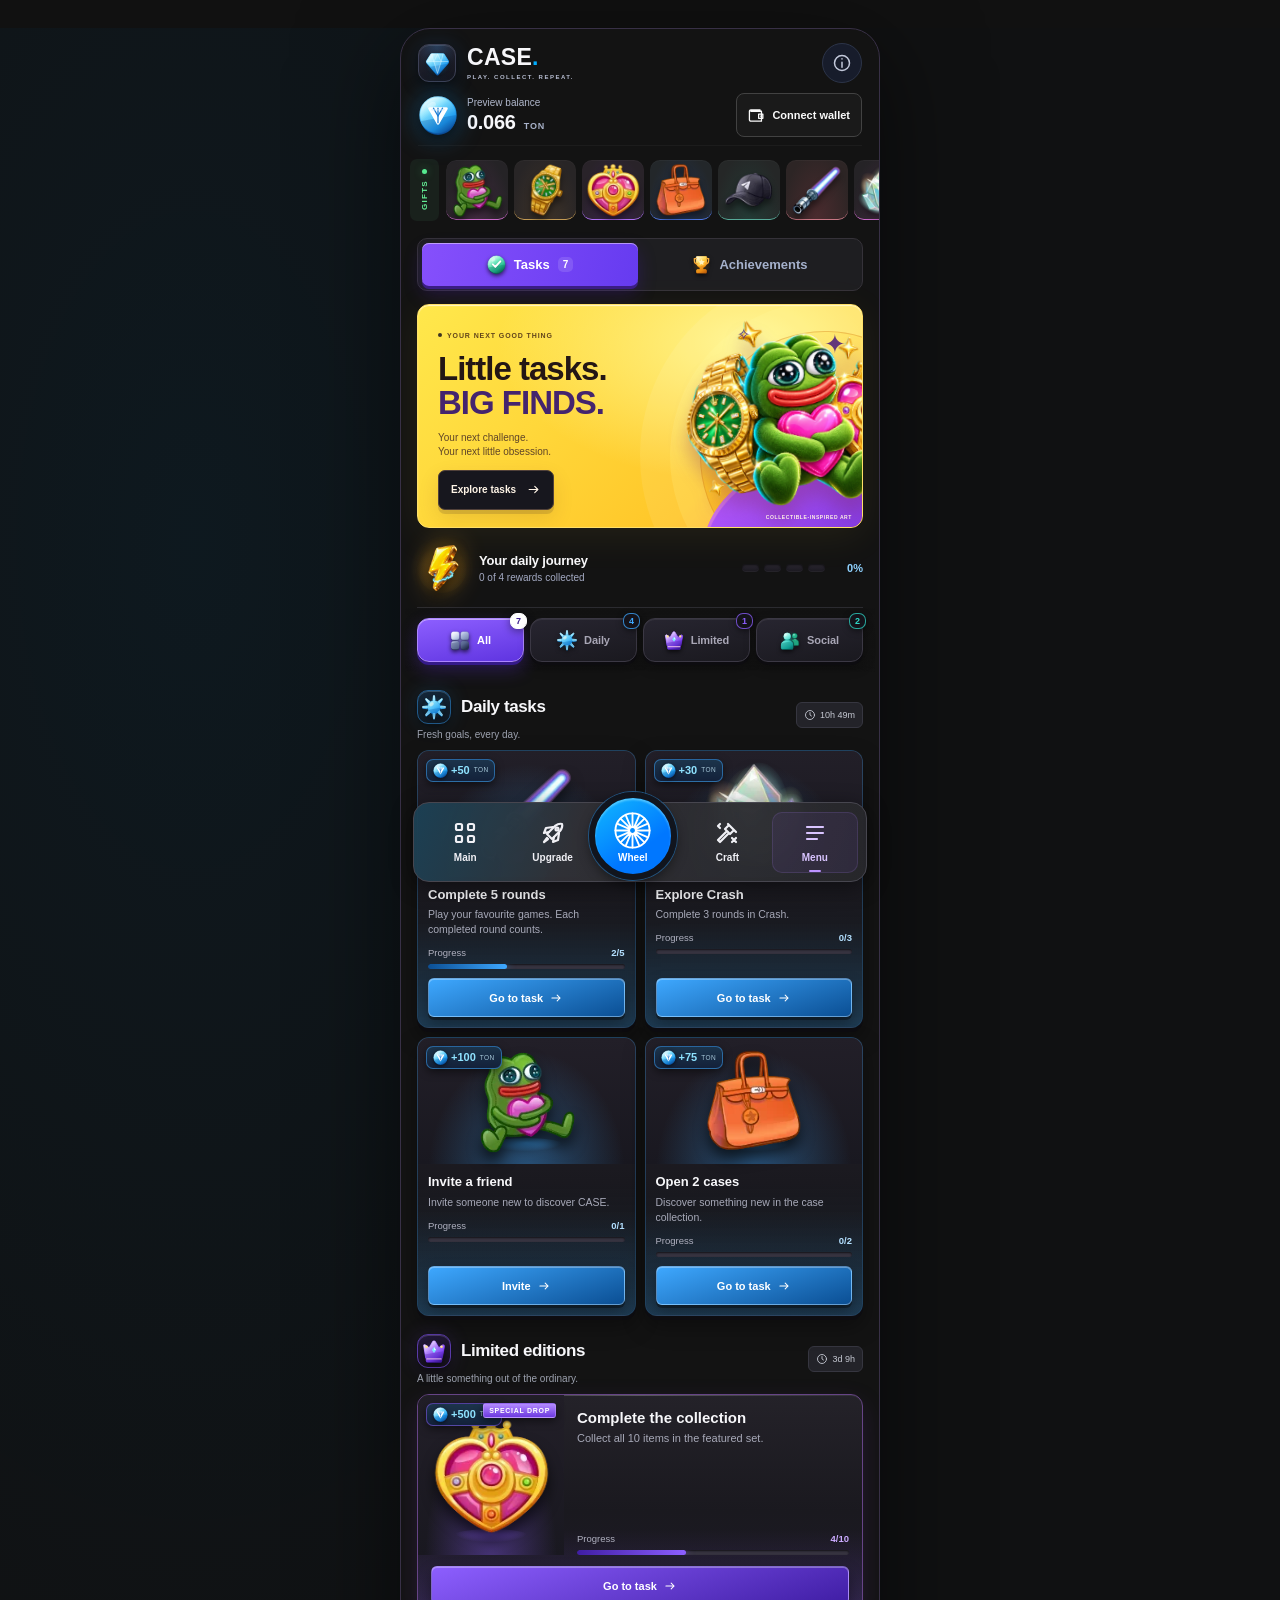
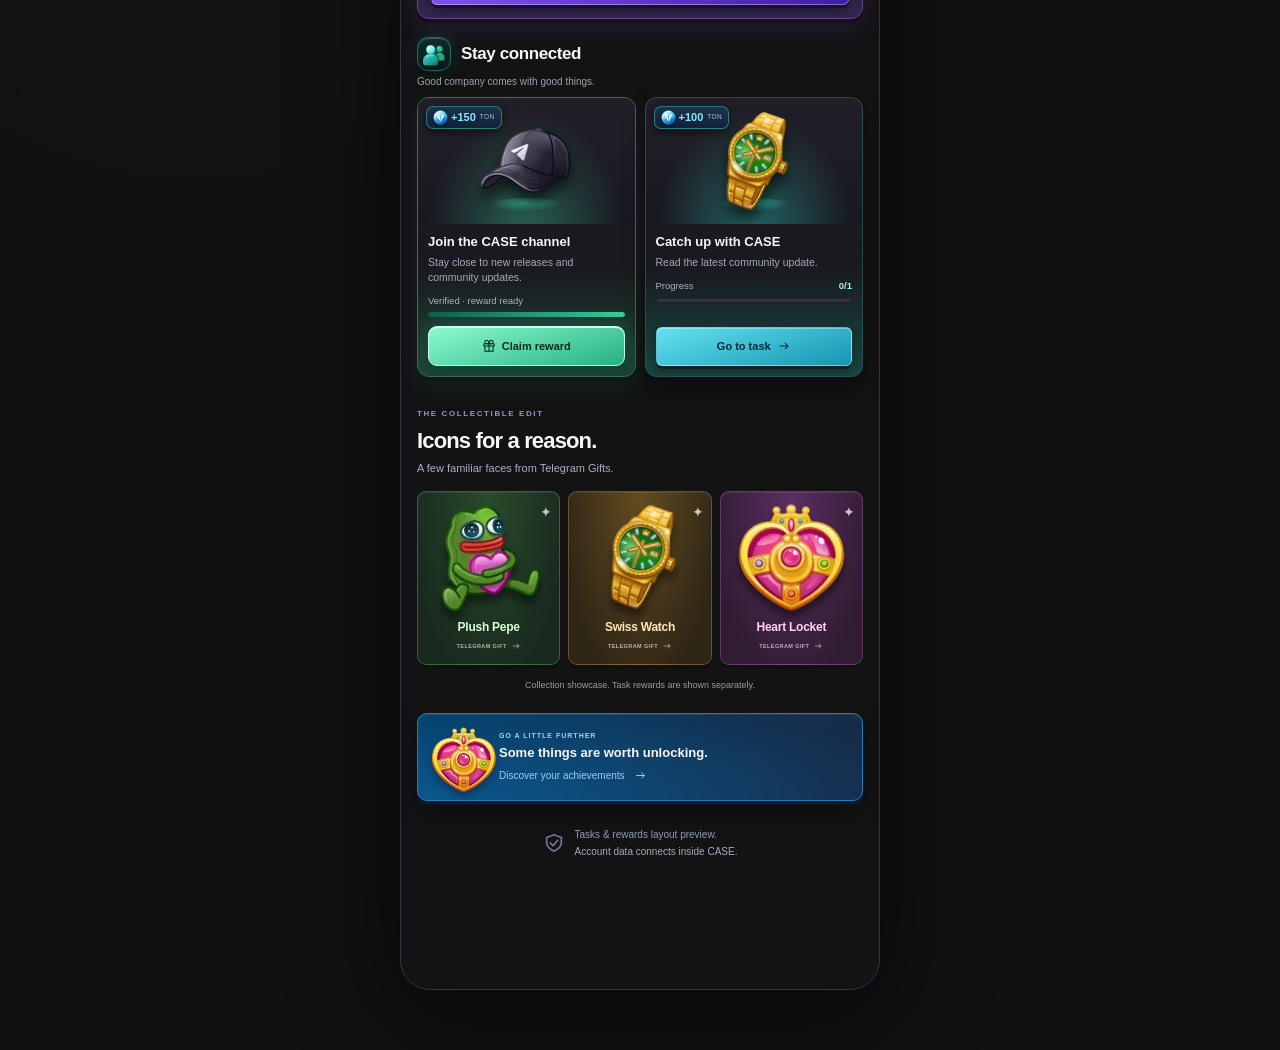
==== commit 0b517ed7: "Show-rewards-in-TON-instead-of-a-star The star stood in for a currency the page never names. Rewards" ====
--- a/index.html
+++ b/index.html
@@ -2,7 +2,7 @@
 <html lang="en"><head><meta charset="utf-8"><meta name="viewport" content="width=device-width, initial-scale=1, viewport-fit=cover"><meta name="theme-color" content="#070b15"><meta name="color-scheme" content="dark"><title>CASE — Tasks & Rewards</title><meta name="description" content="CASE tasks, achievements and collectible rewards."><link rel="icon" href="assets/favicon-v2.svg" type="image/svg+xml"><link rel="stylesheet" href="styles.css?v=6"></head><body><a class="skip-link" href="#tasks-content">Skip to rewards</a><div id="case-tasks-root"></div><script type="module">
 import { mountCaseTasks } from './scripts/app.js?v=6';
 const host = window.CASE_TASKS_HOST;
-const displayHost = host || (await import('./preview/host.js')).createPreviewHost();
+const displayHost = host || (await import('./preview/host.js?v=6')).createPreviewHost();
 window.caseTasks = mountCaseTasks(document.getElementById('case-tasks-root'), {host:displayHost,review:!host,embedded:window.CASE_TASKS_EMBEDDED === true});
 if(!host){document.querySelector('.balance-control small').textContent='Preview balance';document.querySelector('.content-footer p').innerHTML='Tasks & rewards layout preview.<br><strong>Account data connects inside CASE.</strong>';}
 </script><noscript><p class="no-script">Please enable JavaScript to open your rewards.</p></noscript></body></html>
--- a/styles.css
+++ b/styles.css
@@ -89,7 +89,7 @@
 .journey-dots{margin-left:0;gap:5px}
 .journey-dots>span{width:17px;height:8px;border-radius:4px;background:linear-gradient(#2b2832,#1a181f);box-shadow:inset 0 1px 2px #000000a6,inset 0 -1px 0 #ffffff0d}
 .journey-dots>span.done{background:linear-gradient(#ffe68d,#ffae1f);box-shadow:inset 0 1px 0 #fff7d3,0 0 11px #ffae1f8c,0 1px 2px #000000a6}
-.journey-pct{font-size:11px;font-weight:800;color:#ffcf5a;font-variant-numeric:tabular-nums;min-width:29px;text-align:right}
+.journey-pct{font-size:11px;font-weight:800;color:#8fd2ff;font-variant-numeric:tabular-nums;min-width:29px;text-align:right}
 .journey-full .journey-pct{color:#7df0c6}
 .filter-bar{position:sticky;top:0;z-index:7;gap:6px;margin:0 -12px;padding:10px 12px;background:linear-gradient(#131313f5,#131313e6 62%,#13131300);backdrop-filter:blur(10px);-webkit-backdrop-filter:blur(10px)}
 .filter-bar button{position:relative;flex:1;min-width:0;gap:7px;padding:9px 7px;min-height:44px;border-radius:12px;background:linear-gradient(170deg,#272530,#1a191f);border:1px solid #3b3844;color:#a9a7b6;font-weight:700;box-shadow:inset 0 1px 0 #ffffff12,0 3px 0 #0d0c10,0 5px 12px #0000005c;transition:transform .14s,box-shadow .14s,background .18s,color .18s,border-color .18s}
@@ -99,14 +99,19 @@
 .chip-art{display:grid;place-items:center;width:20px;height:20px;flex-shrink:0}
 .chip-art .i3d{width:20px;height:20px;filter:drop-shadow(0 2px 2px #000000a6)}
 .filter-bar button>.chip-label{background:none;padding:0;border-radius:0;letter-spacing:-.1px;font-size:11px;font-weight:700;color:inherit;min-width:0;overflow:hidden;text-overflow:ellipsis;white-space:nowrap}
-.filter-bar button>.chip-count{position:absolute;top:-6px;right:-4px;padding:2px 5px;min-width:17px;border-radius:7px;background:linear-gradient(#ff6aa8,#e0327c);border:1px solid #ffa8ca;color:#fff;font-size:9px;font-weight:800;line-height:1.2;box-shadow:0 2px 6px #00000080}
-.filter-bar button[aria-pressed=true]>.chip-count{background:linear-gradient(#ffe68d,#ffae1f);border-color:#fff3c6;color:#4a2c02}
+.filter-bar button>.chip-count{position:absolute;top:-6px;right:-4px;padding:2px 5px;min-width:17px;border-radius:7px;background:#14131a;border:1px solid rgba(var(--chip-rgb,141,95,255),.75);color:rgb(var(--chip-rgb,141,95,255));font-size:9px;font-weight:800;line-height:1.2;box-shadow:0 2px 6px #00000080}
+.filter-bar button[data-filter=all]{--chip-rgb:196,210,236}
+.filter-bar button[data-filter=daily]{--chip-rgb:62,168,255}
+.filter-bar button[data-filter=limited]{--chip-rgb:141,95,255}
+.filter-bar button[data-filter=social]{--chip-rgb:47,214,198}
+.filter-bar button:focus-visible{outline:2px solid #ffffffa6;outline-offset:2px}
+.filter-bar button[aria-pressed=true]>.chip-count{background:#ffffff;border-color:#ffffff;color:#3d1f8f;box-shadow:0 2px 8px #00000073}
 .group-heading h2{gap:10px}
 .heading-mark{display:grid;place-items:center;width:34px;height:34px;flex-shrink:0;border-radius:11px;background:linear-gradient(165deg,#272530,#17161c);border:1px solid #3d3a48;box-shadow:inset 0 1px 0 #ffffff14,0 4px 10px #00000073}
 .heading-mark .i3d{width:24px;height:24px;filter:drop-shadow(0 2px 3px #000000a6)}
-.group-daily .heading-mark{background:linear-gradient(165deg,#342b17,#1a1710);border-color:#6d5020;box-shadow:inset 0 1px 0 #ffd77a3d,0 4px 10px #00000073,0 0 20px #ffae1f2b}
-.group-limited .heading-mark{background:linear-gradient(165deg,#331b2a,#1a1017);border-color:#7c3663;box-shadow:inset 0 1px 0 #ffa8d63d,0 4px 10px #00000073,0 0 20px #ff57b42b}
-.group-social .heading-mark{background:linear-gradient(165deg,#15302a,#0f1a17);border-color:#236b57;box-shadow:inset 0 1px 0 #7df0c63d,0 4px 10px #00000073,0 0 20px #2fd6a22b}
+.group-daily .heading-mark{background:linear-gradient(165deg,#14293c,#0f1720);border-color:#215b8c;box-shadow:inset 0 1px 0 #9fd6ff3d,0 4px 10px #00000073,0 0 20px #3ea8ff2b}
+.group-limited .heading-mark{background:linear-gradient(165deg,#241a3d,#141019);border-color:#5b3bab;box-shadow:inset 0 1px 0 #cbabff3d,0 4px 10px #00000073,0 0 20px #8d5fff2b}
+.group-social .heading-mark{background:linear-gradient(165deg,#0f302e,#0d1a19);border-color:#1a6f68;box-shadow:inset 0 1px 0 #8ef0e63d,0 4px 10px #00000073,0 0 20px #2fd6c62b}
 .task-card{border-radius:12px;box-shadow:inset 0 1px 0 #ffffff0d,0 4px 0 #0d0c10,0 10px 22px #00000059;transition:transform .16s,border-color .18s,box-shadow .18s,background .18s}
 .task-card:before{content:"";position:absolute;left:14px;right:14px;top:0;height:1px;background:linear-gradient(90deg,transparent,#ffffff30,transparent);pointer-events:none}
 .task-card:hover{transform:translateY(-2px);box-shadow:inset 0 1px 0 #ffffff17,0 6px 0 #0d0c10,0 14px 28px #00000073}
@@ -151,7 +156,7 @@
 .state-panel .i3d{width:54px;height:54px;margin:0 auto 10px}
 .achievement-card{box-shadow:inset 0 1px 0 #ffffff0d,0 4px 0 #0d0c10,0 10px 22px #00000059;transition:transform .16s,box-shadow .16s,border-color .18s}
 .achievement-card:hover{transform:translateY(-2px);box-shadow:inset 0 1px 0 #ffffff17,0 6px 0 #0d0c10,0 14px 28px #00000073}
-.achievement-card.unlocked{box-shadow:inset 0 1px 0 #ffe9a82e,0 4px 0 #1a1408,0 10px 26px #7a5a1233}
+.achievement-card.unlocked{box-shadow:inset 0 1px 0 #a9d8ff2e,0 4px 0 #0a1420,0 10px 26px #1a5f9e33}
 .achievement-art{position:relative}
 .achievement-art:after{content:"";position:absolute;left:50%;bottom:6px;width:62px;height:12px;transform:translateX(-50%);border-radius:50%;background:radial-gradient(ellipse,#00000099,transparent 70%);pointer-events:none}
 .achievement-button{transition:transform .12s,background .18s}
@@ -163,3 +168,59 @@
 @media(prefers-reduced-motion:reduce){.sheet-beam,.claim-btn:after,.sheet-hero .detail-art,.journey-icon:before,.journey-icon .art3d{animation:none}}
 @media(max-width:430px){.filter-bar button{gap:5px;padding:9px 6px}.chip-art,.chip-art .i3d{width:18px;height:18px}}
 @media(max-width:359px){.filter-bar button{gap:4px;padding:9px 5px}.filter-bar button>.chip-label{font-size:10px}.chip-art,.chip-art .i3d{width:17px;height:17px}.journey-icon{width:46px;height:46px}.journey-icon .art3d{width:50px;height:50px}}
+
+/* v7 task grid: two columns, the collectible leads, the action wraps the
+   bottom of the card in the tone of its category. */
+.task-card{--tone:#3ea8ff;--tone-rgb:62,168,255;--tone-deep:#0b4f94;--tone-lite:#b4e0ff;--tone-ink:#fff;--tone-a:#3ea8ff;--tone-b:#0b4f94}
+.cat-daily{--tone:#3ea8ff;--tone-rgb:62,168,255;--tone-deep:#0b4f94;--tone-lite:#b4e0ff;--tone-a:#3ea8ff;--tone-b:#0b4f94}
+.cat-limited{--tone:#8d5fff;--tone-rgb:141,95,255;--tone-deep:#3f1da4;--tone-lite:#cbabff;--tone-a:#8d5fff;--tone-b:#3f1da4}
+.cat-social{--tone:#2fd6c6;--tone-rgb:47,214,198;--tone-deep:#0a5e58;--tone-lite:#a8f2ea;--tone-ink:#032b33;--tone-a:#63e2f2;--tone-b:#1595b0}
+.task-card.ready{--tone:#3ccb9d;--tone-rgb:60,203,157;--tone-deep:#0c5b45;--tone-lite:#a9f5da;--tone-ink:#062b21;--tone-a:#7cf0c4;--tone-b:#34b58c}
+.task-list{display:grid;grid-template-columns:repeat(2,minmax(0,1fr));gap:9px;align-items:stretch}
+.task-card{display:flex;flex-direction:column;gap:0;padding:0;grid-template-columns:none;grid-template-areas:none;position:relative;overflow:hidden;border-radius:12px;border:1px solid rgba(var(--tone-rgb),.26);background:linear-gradient(180deg,#242229,#1a191f 52%,rgba(var(--tone-rgb),.09));box-shadow:inset 0 1px 0 #ffffff0f,0 4px 0 #0d0c10,0 10px 22px #00000059}
+.task-card:hover{border-color:rgba(var(--tone-rgb),.5);background:linear-gradient(180deg,#2a2730,#1d1c23 52%,rgba(var(--tone-rgb),.14))}
+.task-card:after{content:"";position:absolute;left:0;right:0;bottom:0;height:104px;background:linear-gradient(transparent,rgba(var(--tone-rgb),.2));pointer-events:none}
+.task-card.limited-card,.task-card.ready{background:linear-gradient(180deg,#242229,#1a191f 52%,rgba(var(--tone-rgb),.09))}
+.task-art{order:1;position:relative;display:grid;place-items:center;width:100%;height:126px;padding:0;border:0;border-radius:0;background:linear-gradient(#221f28,#191820);box-shadow:none;transform:none}
+.task-art:before{content:"";position:absolute;inset:0;border-radius:0;background:radial-gradient(ellipse at 50% 106%,rgba(var(--tone-rgb),.4),transparent 64%)}
+.art-shelf{position:absolute;z-index:1;bottom:12px;width:76px;height:14px;border-radius:50%;background:radial-gradient(ellipse at 50% 34%,rgba(var(--tone-rgb),.62),transparent 66%)}
+.task-art>img{position:relative;z-index:2;width:104px;height:104px;object-fit:contain;filter:drop-shadow(0 9px 7px #000000a6);transition:transform .25s}
+.task-art:hover>img{transform:translateY(-5px) rotate(-4deg) scale(1.04)}
+.task-card .task-art .reward-pill{position:absolute;z-index:3;top:8px;left:8px;gap:3px;padding:3px 6px;border-radius:7px;font-size:11px;line-height:1;background:linear-gradient(#1c344b,#13213a);border:1px solid rgba(var(--tone-rgb),.5);color:#8fe3ff;box-shadow:0 3px 8px #00000080}
+.task-card .task-art .reward-pill .i3d{width:13px;height:13px}
+.task-card .task-art .reward-pill small{font-size:6.5px;margin-left:1px}
+.task-art .featured-tag{position:absolute;z-index:3;top:8px;right:8px;margin:0;padding:3px 5px;background:linear-gradient(#b48aff,#6d3ae0);color:#fff;border:1px solid #cbabff66;box-shadow:0 3px 8px #00000080}
+.task-info{order:2;position:relative;z-index:1;padding:10px 10px 0;min-width:0}
+.task-info h3{font-size:13px;line-height:1.28;letter-spacing:-.2px}
+.task-info h3 button{min-height:0}
+.task-info p{font-size:10.5px;line-height:1.42;margin:4px 0 0;max-width:none;color:#a7a9b8;display:-webkit-box;-webkit-line-clamp:2;-webkit-box-orient:vertical;overflow:hidden}
+.task-progress{order:3;position:relative;z-index:1;padding:9px 10px 0;align-self:auto}
+.status-label{font-size:9.5px;margin-bottom:5px}
+.status-label strong{font-size:9.5px;color:var(--tone-lite)}
+.task-card .progress-track>span{background:linear-gradient(90deg,var(--tone-deep),var(--tone));box-shadow:0 0 9px rgba(var(--tone-rgb),.55)}
+.task-action{order:4;position:relative;z-index:1;margin-top:auto;padding:9px 10px 10px;align-self:stretch}
+.task-action button{display:flex;width:100%;gap:6px;min-height:40px;padding:10px 8px;border-radius:9px;font-size:11px}
+.task-action .task-btn{color:var(--tone-ink,#fff);background:linear-gradient(162deg,var(--tone-a),var(--tone-b));border:1px solid rgba(255,255,255,.3);box-shadow:inset 0 1px 0 #ffffff4d,0 3px 0 #00000059,0 6px 14px #0000005c}
+.task-action .task-btn:hover{background:linear-gradient(162deg,var(--tone-lite),var(--tone-a))}
+.task-action .claim-btn{background:linear-gradient(162deg,#8dfbcd,#25b184);color:#042a1f;border:1px solid #c6ffe9;box-shadow:inset 0 1px 0 #e6fff6,0 3px 0 #0c4736,0 6px 16px #00000066,0 0 22px #3ccb9d59}
+.task-card.is-complete{opacity:.82}
+.task-card.is-complete .task-art>img{filter:drop-shadow(0 9px 7px #000000a6) saturate(.55)}
+.task-group{margin-bottom:4px}
+.group-heading{margin:18px 0 10px}
+@media(max-width:359px){.task-art{height:112px}.task-art>img{width:92px;height:92px}.task-info{padding:9px 8px 0}.task-progress{padding:8px 8px 0}.task-action{padding:8px}.task-info h3{font-size:12px}.task-info p{font-size:10px}}
+/* a lone task in a group takes the full width as a feature card */
+.task-list.solo{grid-template-columns:minmax(0,1fr)}
+.task-list.solo .task-card{display:grid;grid-template-columns:146px minmax(0,1fr);grid-template-rows:auto 1fr auto;grid-template-areas:"art info" "art progress" "act act"}
+.task-list.solo .task-art{grid-area:art;height:auto;align-self:stretch;min-height:160px}
+.task-list.solo .task-art>img{width:118px;height:118px}
+.task-list.solo .task-info{grid-area:info;padding:13px 13px 0}
+.task-list.solo .task-info h3{font-size:15px}
+.task-list.solo .task-info p{font-size:11px;-webkit-line-clamp:3}
+.task-list.solo .task-progress{grid-area:progress;align-self:end;padding:10px 13px 0}
+.task-list.solo .task-action{grid-area:act;padding:11px 13px 13px}
+.task-list.solo .task-card:after{height:88px}
+/* TON mark: the coin carries its own body, so the plate steps back */
+.token-token{background:none;border:0;box-shadow:none;width:40px;height:40px;overflow:visible}
+.token-token .i3d{width:40px;height:40px;filter:drop-shadow(0 4px 6px #000000a6) drop-shadow(0 0 12px #1e9cf066)}
+.reward-pill .i3d,.task-card .task-art .reward-pill .i3d{width:15px;height:15px}
+.detail-reward .i3d{width:26px;height:26px}
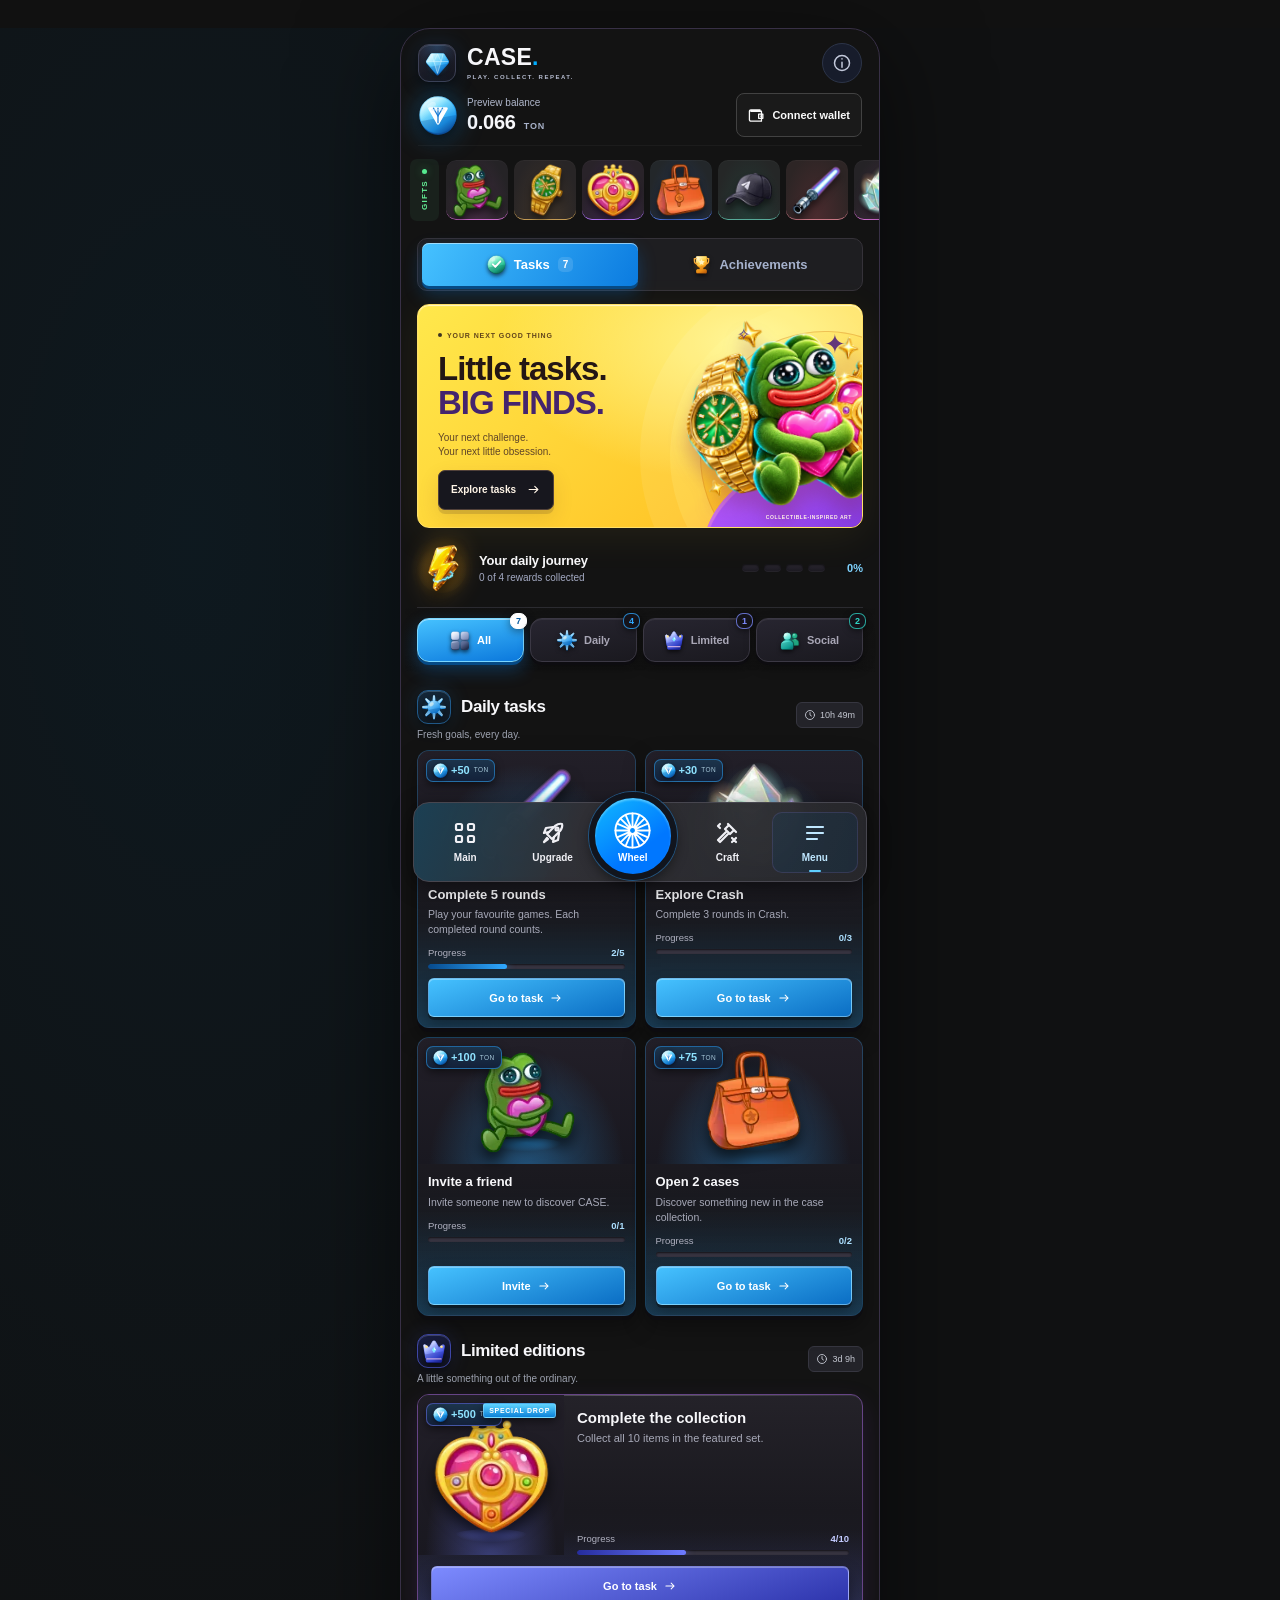
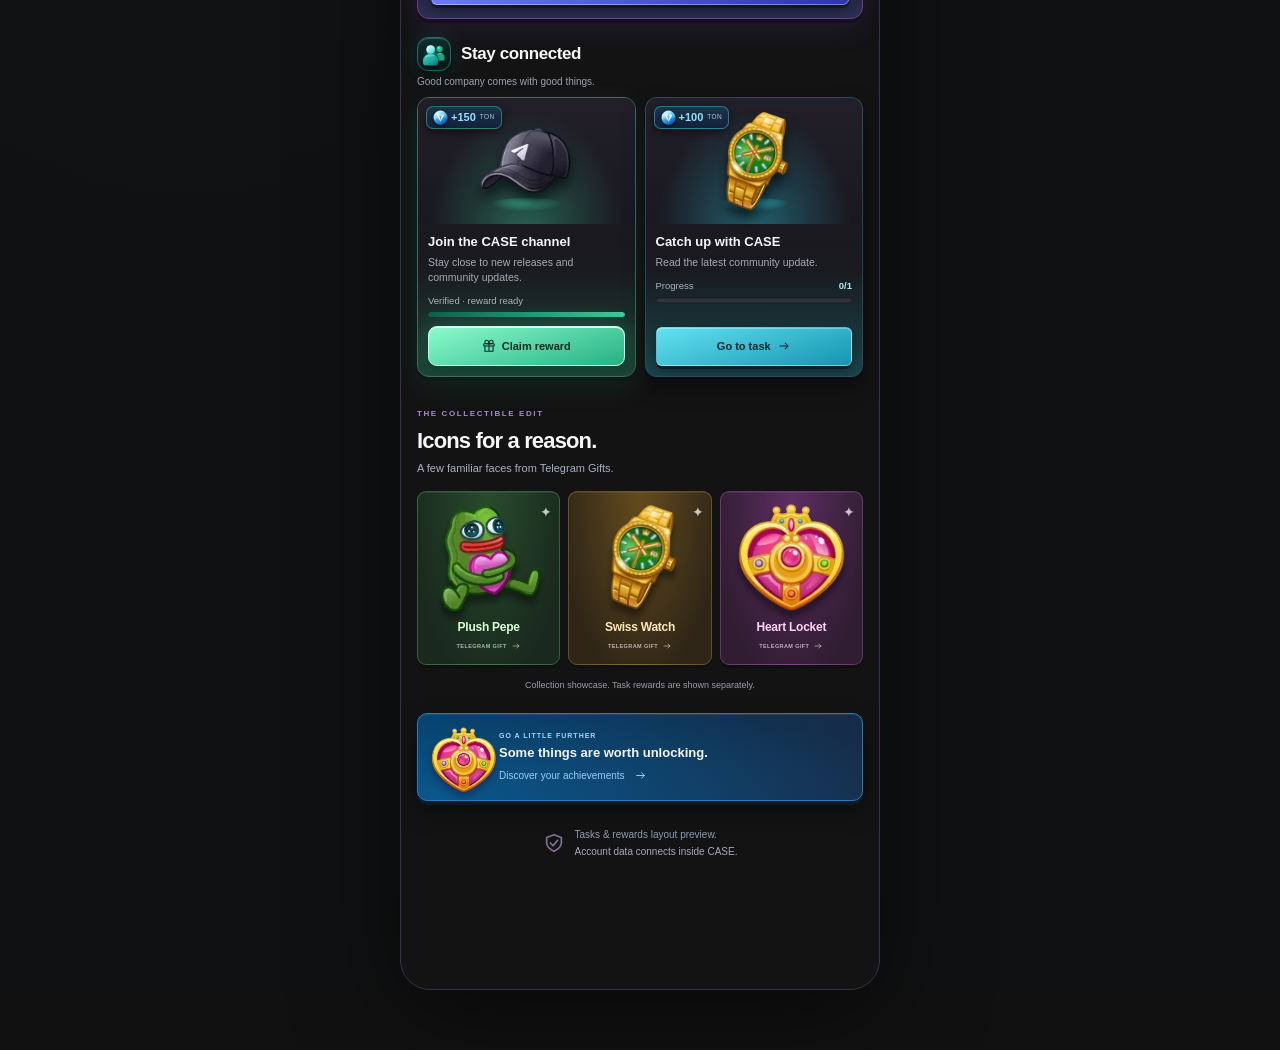
==== commit 7896ea6d: "Bump-asset-version-to-8 Ships the blue palette and the TON mark past caches that already hold v7.  C" ====
--- a/index.html
+++ b/index.html
@@ -1,8 +1,8 @@
 <!doctype html>
-<html lang="en"><head><meta charset="utf-8"><meta name="viewport" content="width=device-width, initial-scale=1, viewport-fit=cover"><meta name="theme-color" content="#070b15"><meta name="color-scheme" content="dark"><title>CASE — Tasks & Rewards</title><meta name="description" content="CASE tasks, achievements and collectible rewards."><link rel="icon" href="assets/favicon-v2.svg" type="image/svg+xml"><link rel="stylesheet" href="styles.css?v=6"></head><body><a class="skip-link" href="#tasks-content">Skip to rewards</a><div id="case-tasks-root"></div><script type="module">
-import { mountCaseTasks } from './scripts/app.js?v=6';
+<html lang="en"><head><meta charset="utf-8"><meta name="viewport" content="width=device-width, initial-scale=1, viewport-fit=cover"><meta name="theme-color" content="#070b15"><meta name="color-scheme" content="dark"><title>CASE — Tasks & Rewards</title><meta name="description" content="CASE tasks, achievements and collectible rewards."><link rel="icon" href="assets/favicon-v2.svg" type="image/svg+xml"><link rel="stylesheet" href="styles.css?v=8"></head><body><a class="skip-link" href="#tasks-content">Skip to rewards</a><div id="case-tasks-root"></div><script type="module">
+import { mountCaseTasks } from './scripts/app.js?v=8';
 const host = window.CASE_TASKS_HOST;
-const displayHost = host || (await import('./preview/host.js?v=6')).createPreviewHost();
+const displayHost = host || (await import('./preview/host.js?v=8')).createPreviewHost();
 window.caseTasks = mountCaseTasks(document.getElementById('case-tasks-root'), {host:displayHost,review:!host,embedded:window.CASE_TASKS_EMBEDDED === true});
 if(!host){document.querySelector('.balance-control small').textContent='Preview balance';document.querySelector('.content-footer p').innerHTML='Tasks & rewards layout preview.<br><strong>Account data connects inside CASE.</strong>';}
 </script><noscript><p class="no-script">Please enable JavaScript to open your rewards.</p></noscript></body></html>
--- a/styles.css
+++ b/styles.css
@@ -224,3 +224,39 @@
 .token-token .i3d{width:40px;height:40px;filter:drop-shadow(0 4px 6px #000000a6) drop-shadow(0 0 12px #1e9cf066)}
 .reward-pill .i3d,.task-card .task-art .reward-pill .i3d{width:15px;height:15px}
 .detail-reward .i3d{width:26px;height:26px}
+
+/* v8: CASE blue is the primary accent. Violet stays only where a second
+   tier is genuinely needed (limited editions), shifted towards indigo so
+   the whole page reads blue. */
+.main-tabs>button[aria-selected=true]{background:linear-gradient(120deg,#46c2ff,#0b7be0);box-shadow:inset 0 1px 0 #cdeeffa8,0 3px 0 #054a86,0 8px 18px #0b7be04d}
+.filter-bar button[aria-pressed=true]{background:linear-gradient(170deg,#46c2ff,#0b78dc);border-color:#7ad6ff;color:#fff;box-shadow:inset 0 1px 0 #d6f2ffa6,0 3px 0 #054a86,0 8px 18px #0b7be052}
+.filter-bar button[aria-pressed=true]>.chip-count{background:#fff;border-color:#fff;color:#075a9e}
+.filter-bar button[data-filter=daily]{--chip-rgb:47,168,255}
+.filter-bar button[data-filter=limited]{--chip-rgb:126,140,255}
+.task-card{--tone:#2fa8ff;--tone-rgb:47,168,255;--tone-deep:#064a8c;--tone-lite:#ade0ff;--tone-a:#46c2ff;--tone-b:#0b6ec4}
+.cat-daily{--tone:#2fa8ff;--tone-rgb:47,168,255;--tone-deep:#064a8c;--tone-lite:#ade0ff;--tone-a:#46c2ff;--tone-b:#0b6ec4}
+.cat-limited{--tone:#6e7bff;--tone-rgb:110,123,255;--tone-deep:#252c9e;--tone-lite:#c3cbff;--tone-a:#7d8bff;--tone-b:#2c33ab}
+.cat-social{--tone:#2fd0e6;--tone-rgb:47,208,230;--tone-deep:#075a68;--tone-lite:#a9eef8;--tone-ink:#032a31;--tone-a:#63e2f2;--tone-b:#1595b0}
+.task-card.ready{--tone:#3ccb9d;--tone-rgb:60,203,157;--tone-deep:#0c5b45;--tone-lite:#a9f5da;--tone-ink:#062b21;--tone-a:#8dfbcd;--tone-b:#25b184}
+.group-limited .heading-mark{background:linear-gradient(165deg,#1a1f45,#101220);border-color:#3f47a8;box-shadow:inset 0 1px 0 #c3cbff3d,0 4px 10px #00000073,0 0 20px #5b72ff2b}
+.task-art .featured-tag{background:linear-gradient(#5fd4ff,#0d82d8);color:#fff;border:1px solid #a7e5ff66}
+.journey-pct{color:#7fd3ff}
+.primary-btn{background:linear-gradient(162deg,#46c2ff,#0b6ec4);border:1px solid #8fdcff59;box-shadow:inset 0 1px 0 #ffffff4d,0 3px 0 #054a86,0 6px 14px #0000005c}
+.primary-btn:hover{background:linear-gradient(162deg,#5fd0ff,#1180da)}
+.progress-track>span{background:linear-gradient(90deg,#0b6ec4,#46c2ff);box-shadow:0 0 10px #2fa8ff7a}
+.achievement-progress .progress-track>span{background:linear-gradient(90deg,#1180da,#7fd3ff)}
+.achievement-card{border-color:#2a3a51;background:radial-gradient(ellipse at 50% 0,#12365925,transparent 60%),#1c1f26}
+.achievement-card.unlocked{border-color:#2f6fa8}
+.sheet{background:radial-gradient(ellipse at 50% 0,#14304d 0,transparent 70%),#141522}
+.sheet-hero{border-color:#2f4362;background:radial-gradient(ellipse at 50% 122%,#17324f,transparent 68%),linear-gradient(#1b1e28,#141520)}
+.sheet-halo{background:radial-gradient(circle,#2fa8ff5c,#2fa8ff00 66%)}
+.sheet-plinth{background:radial-gradient(ellipse at 50% 32%,#ffffff33,transparent 62%),linear-gradient(#2c72b4,#123049)}
+.sheet-hero.hero-limited{border-color:#3d45a0;background:radial-gradient(ellipse at 50% 122%,#1e2352,transparent 68%),linear-gradient(#1c1d2c,#13141f)}
+.sheet-hero.hero-limited .sheet-halo{background:radial-gradient(circle,#6e7bff5c,#6e7bff00 66%)}
+.sheet-hero.hero-limited .sheet-plinth{background:radial-gradient(ellipse at 50% 32%,#ffffff33,transparent 62%),linear-gradient(#4954c4,#1b1f5e)}
+.detail-eyebrow{color:#9fd3f5}
+.menu-grid button:first-child{background:linear-gradient(165deg,#123c5e,#0d1e2e);border-color:#2f8ccf;box-shadow:inset 0 1px 0 #a9e4ff33,0 4px 0 #0a1a26,0 8px 18px #0b7be03d;color:#bfe7ff}
+.app-nav button[aria-current=page],.case-original-nav button:last-child{color:#bfe7ff}
+@media(max-width:480px){.filter-bar button[data-filter=all]{--chip-rgb:196,214,236}}
+.app-nav button:last-child{background:#0f3e5f44}
+.app-nav button:last-child>i{background:#5fd0ff}
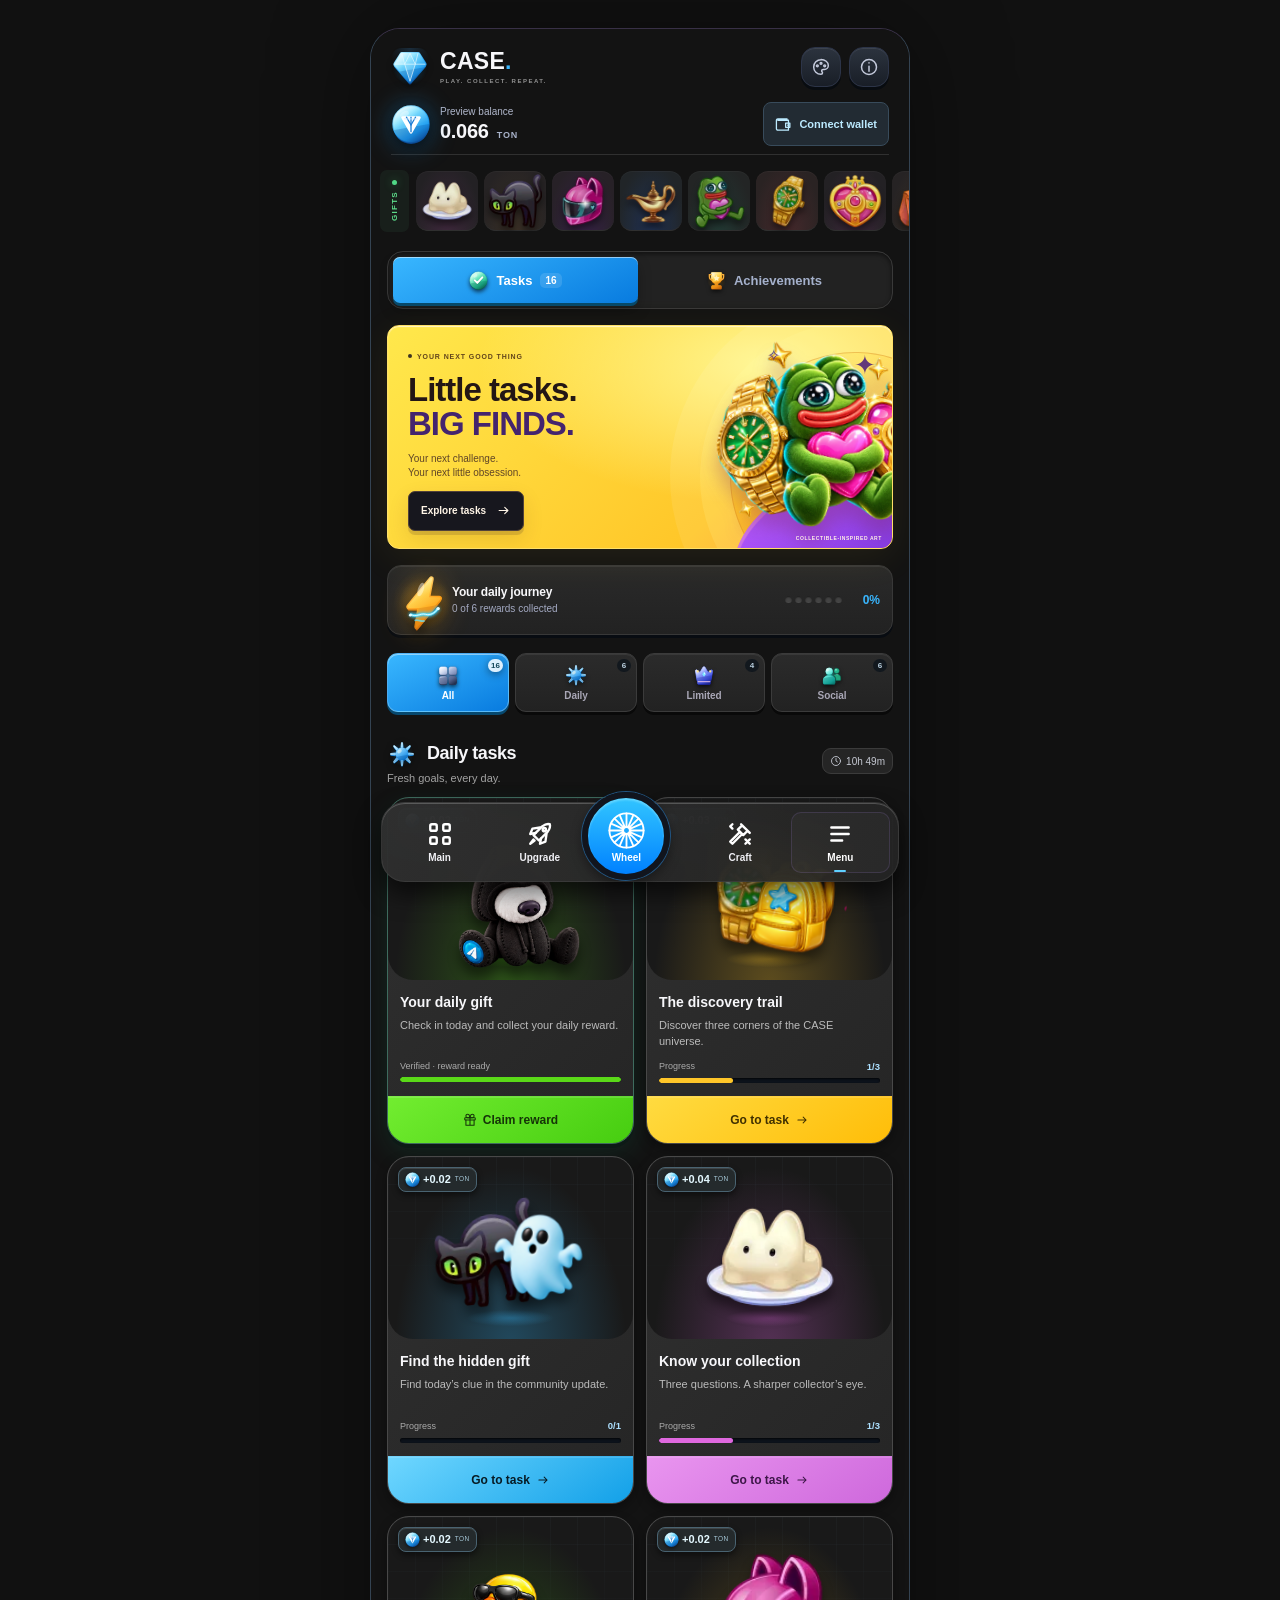
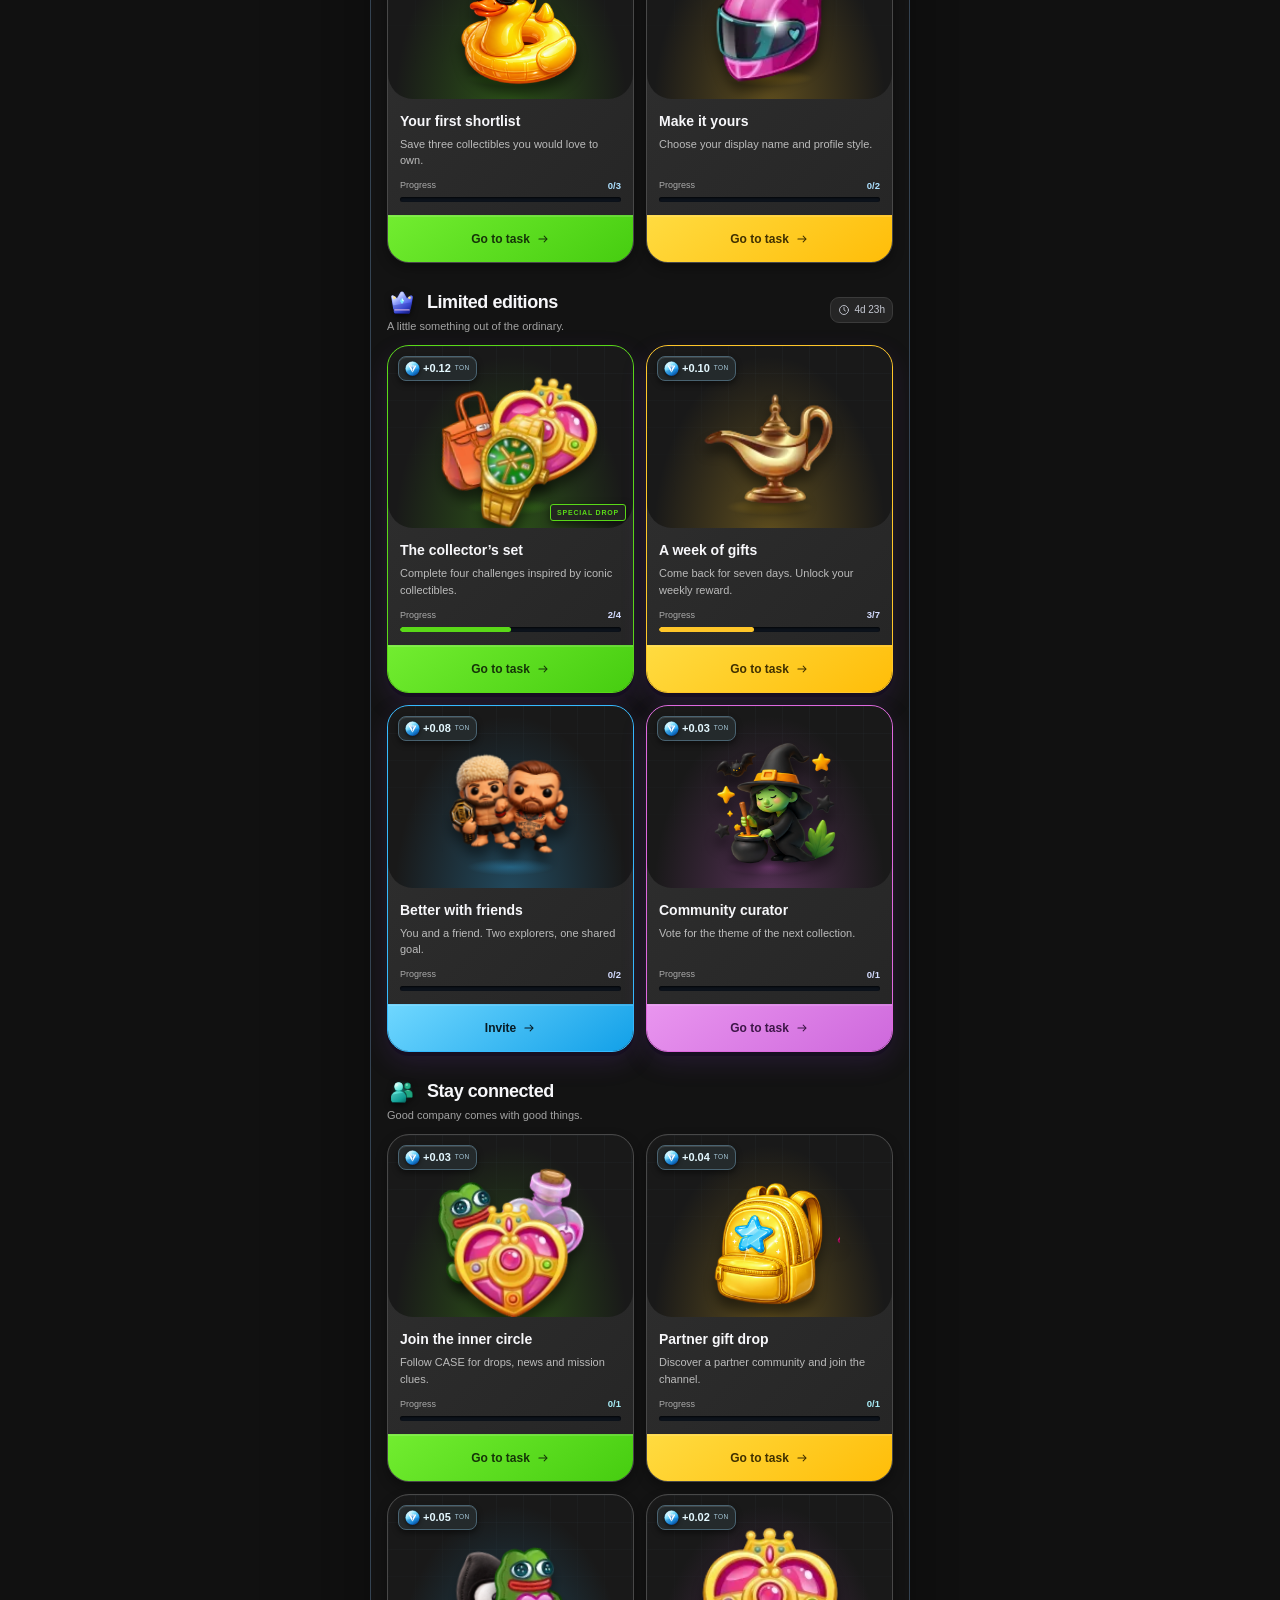
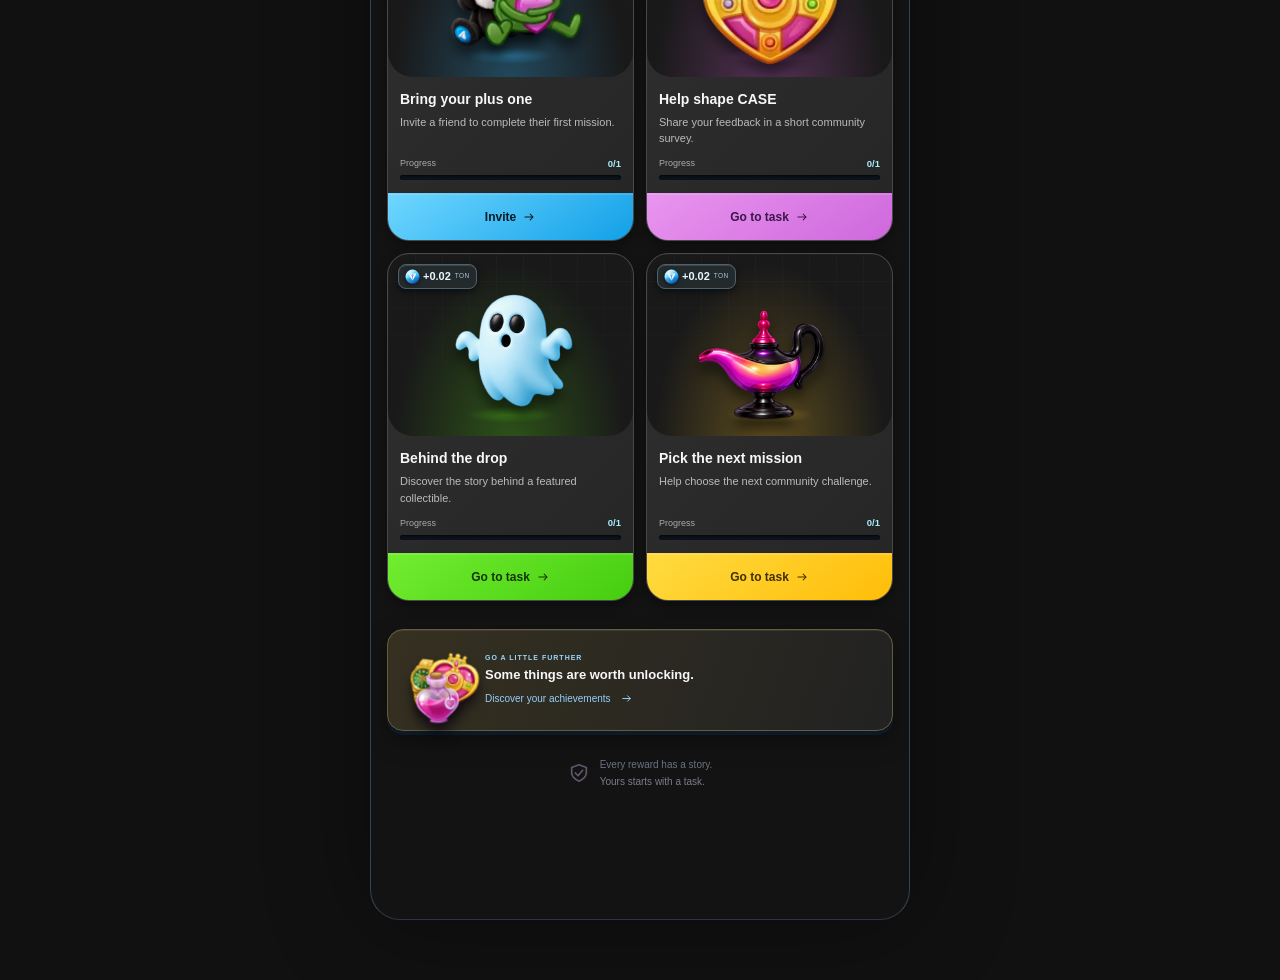
==== commit 9fefa04f: "Publish-v12-NFT-gifts-with-restored-yellow-hero Deploy the local v11 NFT gifts build to GitHub Pages" ====
--- a/index.html
+++ b/index.html
@@ -1,8 +1,8 @@
 <!doctype html>
-<html lang="en"><head><meta charset="utf-8"><meta name="viewport" content="width=device-width, initial-scale=1, viewport-fit=cover"><meta name="theme-color" content="#070b15"><meta name="color-scheme" content="dark"><title>CASE — Tasks & Rewards</title><meta name="description" content="CASE tasks, achievements and collectible rewards."><link rel="icon" href="assets/favicon-v2.svg" type="image/svg+xml"><link rel="stylesheet" href="styles.css?v=8"></head><body><a class="skip-link" href="#tasks-content">Skip to rewards</a><div id="case-tasks-root"></div><script type="module">
-import { mountCaseTasks } from './scripts/app.js?v=8';
+<html lang="en"><head><meta charset="utf-8"><meta name="viewport" content="width=device-width, initial-scale=1, viewport-fit=cover"><meta name="theme-color" content="#070b15"><meta name="color-scheme" content="dark"><title>CASE — Tasks & Rewards</title><meta name="description" content="CASE tasks, achievements and collectible rewards."><link rel="icon" href="assets/favicon-v2.svg" type="image/svg+xml"><link rel="stylesheet" href="styles.css?v=12"><link rel="stylesheet" href="mission.css?v=12"><link rel="stylesheet" href="nft.css?v=12"></head><body><a class="skip-link" href="#tasks-content">Skip to rewards</a><div id="case-tasks-root"></div><script type="module">
+import { mountCaseTasks } from './scripts/app.js?v=12';
 const host = window.CASE_TASKS_HOST;
-const displayHost = host || (await import('./preview/host.js?v=8')).createPreviewHost();
+const displayHost = host || (await import('./preview/host.js?v=12')).createPreviewHost();
 window.caseTasks = mountCaseTasks(document.getElementById('case-tasks-root'), {host:displayHost,review:!host,embedded:window.CASE_TASKS_EMBEDDED === true});
-if(!host){document.querySelector('.balance-control small').textContent='Preview balance';document.querySelector('.content-footer p').innerHTML='Tasks & rewards layout preview.<br><strong>Account data connects inside CASE.</strong>';}
+if(!host) document.querySelector('.balance-control small').textContent='Preview balance';
 </script><noscript><p class="no-script">Please enable JavaScript to open your rewards.</p></noscript></body></html>
--- a/mission.css
+++ b/mission.css
@@ -0,0 +1,30 @@
+/* CASE Mission Collection */
+:root{font-family:Inter,"Segoe UI",Arial,sans-serif;background:#0b0e12;color:#f4f7fb}
+body{background:radial-gradient(ellipse at 50% 0,#172939,transparent 55%),#0b0e12}
+.case-app{--accent:#43bcff;--accent-deep:#087acf;--accent-rgb:67,188,255;max-width:540px;background:radial-gradient(ellipse at 80% 0,#16314666,transparent 35%),#101318}
+.artifact{display:inline-block;flex-shrink:0;width:28px;height:28px;background-image:url('./assets/mission-atlas.png');background-size:400% 400%;background-position:var(--sprite-x) var(--sprite-y);background-repeat:no-repeat;vertical-align:middle;filter:drop-shadow(0 4px 3px #0006)}
+.app-header{padding:18px 20px 15px}.brand-mark .artifact{width:42px;height:42px}.brand-dot{color:var(--accent)}.brand small{color:#8d9eac}.header-actions{display:flex;gap:8px}.icon-btn{border-radius:14px;background:linear-gradient(#2c333e,#191e27);box-shadow:inset 0 1px #ffffff15,0 3px 0 #080c11}
+.balance-bar{margin:0 20px 12px}.topup-btn{background:linear-gradient(#233d50,#172b3c);border-color:#3a596b;color:#bceaff}.token-token .artifact{width:38px;height:38px}
+.gift-ticker{opacity:.92}.gift-tile{border-radius:12px}.main-tabs{margin:16px 0;border-radius:16px;background:#171d24;border-color:#323c48;padding:5px;box-shadow:inset 0 2px 5px #0008}.main-tabs>button{font-size:13px;min-height:46px}.main-tabs>button .artifact{width:27px;height:27px}.main-tabs>button[aria-selected=true]{background:linear-gradient(155deg,var(--accent),var(--accent-deep));box-shadow:inset 0 1px #ffffff88,0 3px 0 #07496a,0 7px 14px #0004;color:#fff}
+
+
+
+.journey{margin:20px 0 8px;padding:12px;background:linear-gradient(#252b33,#1a2028);border:1px solid #35404e;border-radius:14px;box-shadow:inset 0 1px #ffffff12,0 3px 0 #080c12;gap:8px}.journey-icon{width:44px;height:44px;background:none;box-shadow:none;border:0}.journey-icon .artifact{width:44px;height:44px}.journey strong{font-size:12px}.journey small{font-size:10px}.journey-meter{min-width:60px}.journey-dots{gap:3px}.journey-dots>span{width:7px;height:7px;border-radius:50%;background:#424d5a}.journey-pct{color:var(--accent);font-size:12px}
+.filter-bar{position:relative;top:auto;background:none;backdrop-filter:none;padding:10px 0 3px;gap:6px}.filter-bar button{padding:8px 5px;gap:4px;border-radius:11px;background:linear-gradient(#252c35,#1b2129);border:1px solid #35404d;box-shadow:inset 0 1px #ffffff10,0 3px 0 #0a0d13;min-height:44px}.filter-bar button .chip-art,.chip-art .artifact{width:23px;height:23px}.filter-bar button>.chip-label{font-size:11px}.filter-bar button>.chip-count{font-size:9px;background:#0d141ccc;color:#b9cfdf;border:0;padding:2px 4px}.filter-bar button[aria-pressed=true]{background:linear-gradient(155deg,var(--accent),var(--accent-deep));border-color:#a5e0ff66;box-shadow:inset 0 1px #ffffff70,0 3px 0 #06486e;color:white}.filter-bar button[aria-pressed=true]>.chip-count{background:#ffffffd9;color:#15485b}
+.group-heading{margin:24px 0 13px}.heading-mark{background:none!important;border:0!important;box-shadow:none!important;width:30px;height:30px}.heading-mark .artifact{width:30px;height:30px}.group-heading h2{font-size:18px;letter-spacing:-.45px}.group-heading p{font-size:11px;color:#92a2b2;margin-top:3px}.time-pill{font-size:10px;border-radius:9px;background:#1b222b;border-color:#35404a}
+.task-list{gap:13px}.task-card{border-radius:19px;background:linear-gradient(145deg,#2d333c,#1e252f);border:1px solid #46505d;box-shadow:inset 0 1px #ffffff1f,0 5px 0 #080d13,0 12px 22px #0006;transition:transform .25s,border-color .25s}.task-card:hover{transform:translateY(-3px);border-color:var(--tone);background:linear-gradient(145deg,#313b48,#202b36)}.task-card:after{height:80px;opacity:.6}.task-card.limited-card,.task-card.ready{background:linear-gradient(145deg,#2b323f,#1c2531)}
+.task-art{height:165px;background:radial-gradient(ellipse at 50% 85%,rgba(var(--tone-rgb),.20),transparent 70%),linear-gradient(150deg,#1b2631,#12191f);border-radius:18px 18px 38px 18px;isolation:isolate;overflow:hidden}.task-art:before{background:linear-gradient(90deg,#91bbde09 1px,transparent 1px),linear-gradient(#91bbde09 1px,transparent 1px);background-size:24px 24px;mask-image:linear-gradient(transparent,#000);inset:0}.task-art>.mission-art{width:128px;height:128px;z-index:2;margin-top:20px;filter:drop-shadow(0 15px 9px #000a);transition:transform .35s}.task-art:hover>.mission-art{transform:translateY(-7px) rotate(-5deg) scale(1.04)}.art-shelf{bottom:10px;width:95px;height:18px;box-shadow:0 8px 16px #0005;background:radial-gradient(ellipse,rgba(var(--tone-rgb),.55),transparent 70%)}
+.task-card .task-art .reward-pill{top:10px;left:10px;border-radius:8px;background:linear-gradient(#253f54ee,#142334ee);padding:4px 6px;font-size:11px;border-color:#5a94b077;box-shadow:inset 0 1px #ffffff20,0 3px 6px #0007;gap:3px}.reward-pill .artifact,.task-card .task-art .reward-pill .artifact{width:18px;height:18px}.task-art .featured-tag{top:auto;bottom:7px;right:7px;font-size:7px;background:#1a5474;letter-spacing:.8px;padding:4px 6px}
+.task-info{padding:13px 12px 0}.task-info h3{font-size:14px;line-height:1.3;letter-spacing:-.3px}.task-info p{font-size:11px;line-height:1.5;color:#aab8c6;margin-top:6px;min-height:33px}.task-progress{padding:12px 12px 0}.status-label{font-size:9px;color:#98adbd}.progress-track{height:5px;background:#0c121b;box-shadow:inset 0 1px 2px #000b;border:0}.task-action{padding:13px 10px 11px}.task-action button{min-height:43px;border-radius:10px;font-size:11px;box-shadow:inset 0 1px #ffffff66,0 4px 0 #073e64,0 6px 10px #0006}.task-action button svg{width:14px;height:14px}.cat-limited{--tone:#809bff;--tone-rgb:128,155,255;--tone-a:#879ef9;--tone-b:#3a57b2;--tone-deep:#283980;--tone-lite:#d4dcff}.cat-social{--tone-ink:#062e39}
+.discovery-banner{margin-top:28px;border-radius:16px;background:linear-gradient(110deg,#18303a,#142129);border-color:#416371}.discovery-art .artifact{width:90px;height:90px}.content-footer{opacity:.7}.achievement-art .artifact{width:108px;height:108px}.achievement-intro .artifact{width:110px;height:110px}.achievement-card{border-radius:17px;box-shadow:inset 0 1px #ffffff15,0 4px 0 #090e14;background:radial-gradient(ellipse at 50% 10%,#19456755,transparent 60%),#202833}.menu-grid .artifact{width:42px;height:42px}
+.app-nav{max-width:518px;width:calc(100% - 22px);border-radius:24px;background:linear-gradient(115deg,#2b333aeF,#16212beF);border:1px solid #65728266;box-shadow:inset 0 1px #ffffff35,0 12px 24px #0009;backdrop-filter:blur(20px)}.app-nav button>.artifact{width:30px;height:30px;margin:auto}.app-nav button{gap:5px}.app-nav .nav-wheel>.artifact{width:64px;height:64px;position:absolute;top:1px;left:50%;transform:translateX(-50%);filter:drop-shadow(0 5px 5px #001a36)}.app-nav .nav-wheel span:not(.artifact){position:relative;top:26px}.app-nav .nav-wheel{background:linear-gradient(#32c5ff,#0081ff)!important}.app-nav button:last-child{background:#ffffff08}
+.sheet{border:1px solid #4a647a;border-radius:25px 25px 0 0;background:radial-gradient(ellipse at 50% 0,#173d56,transparent 50%),#141c26;color:#ecf5ff}.sheet .close-sheet{z-index:10}.mission-sheet{width:min(100%,540px);max-width:540px;max-height:calc(100dvh - 16px);height:calc(100dvh - 16px);margin:16px auto 0;border-radius:26px 26px 0 0;padding:20px 22px 30px;overflow:auto;overscroll-behavior:contain}.mission-sheet .sheet-content{padding-bottom:env(safe-area-inset-bottom,0)}.mission-sheet .sheet-grip{margin-bottom:0}.mission-sheet #sheet-title{font-size:28px;letter-spacing:-1px;line-height:1.12}.mission-sheet .sheet-hero{height:220px;margin:0 -8px 22px;border-radius:18px;border:0;background:radial-gradient(ellipse at 50% 60%,#18547b77,transparent 68%),linear-gradient(#182735,#111c27);overflow:hidden}.sheet-hero .detail-art{position:relative;z-index:3;width:175px;height:175px;margin:0 auto;display:grid;place-items:center}.sheet-hero .detail-art .artifact{width:175px;height:175px;animation:capsule-float 6s ease-in-out infinite;filter:drop-shadow(0 20px 10px #000b)}.sheet-plinth{width:190px;height:35px;bottom:18px;box-shadow:0 7px 0 #0b2436,0 18px 20px #0009}.sheet-halo{width:300px;height:300px}.sheet-beam{opacity:.5}.detail-eyebrow{font-size:9px;letter-spacing:2px;color:#7ad5ff}.detail-reward{border:1px solid #3e6077;background:linear-gradient(#213c4e,#172b3b);border-radius:13px;padding:16px;margin-top:20px;box-shadow:inset 0 1px #ffffff18,0 4px 0 #080e17}.detail-reward .artifact{width:29px;height:29px}.detail-reward strong{color:#c4efff}.mission-sheet .primary-btn{min-height:52px;border-radius:12px;margin-top:20px;background:linear-gradient(160deg,var(--accent),var(--accent-deep));box-shadow:inset 0 1px #ffffff66,0 4px 0 #074065}.mission-sheet .quiet-note:empty{display:none}
+.mission-path{margin:24px 0 0}.mission-path-heading{display:flex;justify-content:space-between;font-size:9px;letter-spacing:1.7px;color:#7fa1b9;margin-bottom:12px}.mission-path-heading small{font-size:10px;letter-spacing:0}.mission-step{position:relative;border:1px solid #344759;background:linear-gradient(130deg,#263747,#1a2937);border-radius:12px;margin:8px 0;box-shadow:inset 0 1px #ffffff0d}.mission-step summary{display:flex;align-items:center;gap:12px;padding:12px;cursor:pointer;min-height:52px;list-style:none}.mission-step summary::-webkit-details-marker{display:none}.mission-step summary:focus-visible{outline:2px solid #8ce0ff;border-radius:10px}.step-number{font-size:11px;color:#a5e0ff;border:1px solid #426982;border-radius:9px;background:linear-gradient(#30536e,#172e42);box-shadow:0 3px 0 #0b1e2e;width:30px;height:30px;display:grid;place-items:center}.mission-step strong{font-size:12px;flex:1}.step-expand{font-size:19px;color:#86bbd6}.mission-step[open] .step-expand{transform:rotate(45deg)}.mission-step p{padding:0 15px 15px 54px;font-size:12px!important;line-height:1.6;color:#a9bdcb;margin:0!important}.mission-step[open]{border-color:#5696ba;background:linear-gradient(130deg,#29465c,#1a2d3c)}
+.palette-grid{display:grid;gap:12px;margin:20px 0}.palette-option{display:flex;align-items:center;gap:12px;text-align:left;background:linear-gradient(#293845,#192734);border:1px solid #3a5266;border-radius:14px;padding:16px;min-height:82px}.palette-option.is-active{border-color:#7ae0ff;box-shadow:inset 0 0 0 1px #7ae0ff}.palette-swatch{display:flex}.palette-swatch i{width:19px;height:36px;border-radius:5px;box-shadow:inset 0 1px #ffffff80,0 4px 5px #0005}.palette-swatch i+i{margin-left:-4px;transform:translateY(5px)}.palette-copy{flex:1}.palette-copy strong,.palette-copy small{display:block}.palette-copy small{font-size:11px;color:#a3b7c6;margin-top:6px}
+.case-app[data-palette=mint]{--accent:#6de5c9;--accent-deep:#158c7c;--accent-rgb:109,229,201;background:radial-gradient(ellipse at 90% 0,#20453655,transparent 35%),#111716}.case-app[data-palette=mint] .case-app[data-palette=mint] .case-app[data-palette=mint] .case-app[data-palette=mint] .case-app[data-palette=mint] .task-card{--tone:#6de5c9;--tone-rgb:109,229,201;--tone-a:#72e3c6;--tone-b:#188875;--tone-deep:#155b4f;--tone-lite:#c1ffef;--tone-ink:#092c25;background:linear-gradient(145deg,#2c3734,#202a28)}.case-app[data-palette=mint] .cat-limited{--tone:#e9c27c;--tone-rgb:233,194,124;--tone-a:#f2d197;--tone-b:#a58245;--tone-ink:#33270f;--tone-lite:#ffe6b9}.case-app[data-palette=mint] .task-art{background:radial-gradient(ellipse at 50% 80%,rgba(var(--tone-rgb),.2),transparent 70%),#17211f}.case-app[data-palette=mint] .sheet{background:radial-gradient(ellipse at 50% 0,#245043,transparent 55%),#15221f}.case-app[data-palette=mint] .app-nav{background:linear-gradient(115deg,#384039ee,#182923ee)}
+.artifact-3{clip-path:inset(0 0 0 11%)}.filter-bar{margin-left:0;margin-right:0}.filter-bar button>.chip-count{position:static;min-width:13px;padding:2px 3px;font-size:8px;box-shadow:none}.discovery-art{width:72px;height:76px}.discovery-art .artifact{width:72px;height:76px}.app-nav .nav-wheel>.artifact{background-color:transparent;border:0;border-radius:0;box-shadow:none;padding:0}
+.filter-bar button{flex-direction:column;gap:4px;min-height:59px}.filter-bar button>.chip-label{overflow:visible;font-size:10px}.filter-bar button>.chip-count{position:absolute;top:5px;right:5px;min-width:14px}.mission-board{display:grid;grid-template-columns:repeat(4,minmax(0,1fr));gap:7px;margin-top:21px}.board-cell{border:1px dashed #405d71;border-radius:12px;background:#111f2b;padding:10px 3px;text-align:center;opacity:.48}.board-cell .artifact{width:34px;height:34px;filter:grayscale(1)}.board-cell span:last-child{display:block;font-size:7px;letter-spacing:.7px;color:#a2c3d7;margin-top:7px}.board-cell.charged{opacity:1;background:linear-gradient(#2b5368,#193542);border:1px solid #73cce1;box-shadow:inset 0 1px #caffff55,0 3px 0 #09212e,0 0 15px #33baff19}.board-cell.charged .artifact{filter:drop-shadow(0 3px 3px #0006)}.board-reactor{grid-template-columns:repeat(7,minmax(0,1fr));gap:5px}.board-reactor .artifact{width:25px;height:32px}.board-crew{grid-template-columns:1fr 1fr}.board-crew .artifact{width:52px;height:45px}
+@keyframes capsule-float{0%,100%{translate:0 0;rotate:0deg}50%{translate:0 -8px;rotate:3deg}}
+@media(min-width:700px){.case-app{border-left:1px solid #344352;border-right:1px solid #344352;box-shadow:0 0 100px #0006}.mission-sheet{margin:16px auto;border-radius:26px;height:calc(100dvh - 32px)}}
+@media(max-width:380px){.case-app main{padding-left:14px;padding-right:14px}.task-list{gap:10px}.task-art{height:145px}.task-art>.mission-art{width:109px;height:109px}.task-info{padding:12px 9px 0}.task-info h3{font-size:12px}.task-info p{font-size:10px}.task-action{padding:11px 8px}.task-action button{font-size:10px}.filter-bar button{gap:3px}.filter-bar button>.chip-label{font-size:10px}.filter-bar button .chip-art,.chip-art .artifact{width:19px;height:19px}.journey strong{font-size:11px}.journey small{font-size:9px}.mission-sheet{padding:18px 18px 28px}.mission-sheet .sheet-hero{height:190px}}
+@media(prefers-reduced-motion:reduce){*,*:before,*:after{animation:none!important;transition:none!important;scroll-behavior:auto!important}.hero-artifacts .hero-capsule,.sheet-hero .detail-art .artifact{animation:none!important}}
--- a/nft.css
+++ b/nft.css
@@ -0,0 +1,10 @@
+/* Collectible gift cards, aligned with CASE. */
+.reference-gift{display:block;background-image:url('./assets/reference-gifts-atlas.png');background-size:400% 200%;background-position:var(--gift-x) var(--gift-y);background-repeat:no-repeat}.nft-pair .nft-item-0{width:75%;height:75%;left:-8%;top:8%;transform:rotate(-8deg)}.nft-pair .nft-item-1{width:76%;height:76%;left:34%;top:24%;transform:rotate(7deg)}
+:root,body{background:#111;color:#fff}.case-app{background:#131313;--accent:#39b7ff;--accent-deep:#087bdf;--line:#363636}.app-header{background:#131313}.brand-mark{background:none!important;border:0!important;box-shadow:none!important}.brand-mark .i3d{width:36px;height:36px}.brand small{color:#929292}.balance-bar{border-color:#303030}.topup-btn{background:#222b33;border-color:#384b5b}.main-tabs{background:#222;border-color:#393939}
+.nft-art{position:relative;display:block;width:100%;height:100%;isolation:isolate}.nft-item{position:absolute;object-fit:contain;filter:drop-shadow(0 10px 6px #0007);max-width:none}.nft-single .nft-item{width:90%;height:90%;top:5%;left:5%;z-index:2}.nft-combo .nft-item-0{width:65%;height:65%;left:-1%;top:12%;transform:rotate(-13deg);z-index:1}.nft-combo .nft-item-1{width:72%;height:72%;left:35%;top:4%;transform:rotate(12deg);z-index:2}.nft-combo .nft-item-2{width:76%;height:76%;left:12%;top:27%;transform:rotate(-3deg);z-index:3}
+.journey{background:linear-gradient(#2a2a2a,#222);border-color:#383838;border-radius:14px;margin-top:16px}.journey-dots>span{background:#444}.filter-bar button{background:linear-gradient(#2b2b2b,#222);border-color:#3b3b3b;box-shadow:inset 0 1px #fff1,0 3px 0 #090909}.group-heading h2{font-size:18px}.group-heading p{color:#a2a2a2}.time-pill{background:#252525;border-color:#3b3b3b}.task-list{gap:12px}.task-card{--gift-color:#29b4ed;--gift-rgb:41,180,237;background:linear-gradient(135deg,#303030,#252525)!important;border:1px solid #484848;border-radius:22px;box-shadow:inset 0 1px #ffffff12,0 5px 12px #0005;overflow:hidden}.task-card:hover{background:linear-gradient(135deg,#343434,#282828)!important;border-color:var(--gift-color)}.task-card:nth-child(4n+1){--gift-color:#5ad918;--gift-rgb:90,217,24}.task-card:nth-child(4n+2){--gift-color:#ffc629;--gift-rgb:255,198,41}.task-card:nth-child(4n+3){--gift-color:#35baff;--gift-rgb:53,186,255}.task-card:nth-child(4n){--gift-color:#df68df;--gift-rgb:223,104,223}.task-card:after{display:none}.task-art{height:182px;border-radius:21px 21px 25px 25px;background:radial-gradient(ellipse at 50% 105%,rgba(var(--gift-rgb),.3),transparent 67%),#191919}.task-art:before{background:linear-gradient(90deg,#fff05 1px,transparent 1px),linear-gradient(#fff05 1px,transparent 1px);background-size:27px 27px;mask-image:linear-gradient(#000,transparent 85%)}.task-art>.nft-art{width:156px;height:156px;margin:20px auto 0;z-index:2;transition:transform .3s}.task-art:hover>.nft-art{transform:translateY(-5px) rotate(-2deg)}.art-shelf{background:radial-gradient(ellipse,rgba(var(--gift-rgb),.3),transparent 65%);bottom:12px;box-shadow:none}.task-card .task-art .reward-pill{background:#252b2eee;border:1px solid #496371;font-size:11px;color:#e4f8ff}.task-info{padding:13px 12px 0}.task-info p{color:#bbb;font-size:11px}.task-progress{padding:10px 12px 0}.status-label{color:#aaa}.task-card .progress-track>span{background:var(--gift-color);box-shadow:none}.task-action{padding:13px 0 0;margin-top:auto}.task-action .task-btn,.task-action .claim-btn{border:0;border-top:1px solid #ffffff28;border-radius:0;min-height:47px;color:#071b24;background:linear-gradient(145deg,#6fd7ff,#12a0e8);box-shadow:inset 0 1px #fff2;font-size:12px}.task-card:nth-child(4n+1) .task-action button{background:linear-gradient(145deg,#72ed30,#46cd10);color:#153408}.task-card:nth-child(4n+2) .task-action button{background:linear-gradient(145deg,#ffdb40,#ffbd08);color:#403000}.task-card:nth-child(4n) .task-action button{background:linear-gradient(145deg,#e995ef,#ce68dc);color:#3d1648}.task-card.limited-card{border-color:var(--gift-color)}.task-art .featured-tag{background:#232323dd;color:var(--gift-color);border-color:var(--gift-color);font-size:7px}
+.sheet{background:radial-gradient(ellipse at 50% 0,#34302a,transparent 60%),#1b1b1b;border-color:#4a4a4a}.mission-sheet .sheet-hero{background:radial-gradient(ellipse at 50% 85%,#d3a43833,transparent 65%),#171717;border:1px solid #484139;height:220px}.sheet-hero .detail-art{background:none;width:195px;height:195px;animation:none}.sheet-hero .detail-art .nft-art{width:195px;height:195px;animation:nft-float 5s ease-in-out infinite}.sheet-plinth,.sheet-beam{display:none}.sheet-halo{background:radial-gradient(circle,#dfb35f22,transparent 70%)}.mission-step{background:linear-gradient(#2e2e2e,#242424);border-color:#454545}.mission-step[open]{background:linear-gradient(#333,#272727);border-color:#686868}.step-number{background:linear-gradient(#414141,#303030);border-color:#616161;color:#e9e9e9;box-shadow:0 3px #181818}.mission-step p{color:#bababa}.detail-reward{background:linear-gradient(#303030,#242424);border-color:#454545;box-shadow:none}.detail-reward .i3d{width:28px;height:28px}.detail-eyebrow{color:#8ccfff}.achievement-art .nft-art{width:102px;height:102px}.achievement-intro .nft-art{width:110px;height:110px}.discovery-art .nft-art{width:75px;height:75px}.achievement-card{background:#252525;border-color:#424242}.discovery-banner{background:linear-gradient(110deg,#353020,#222);border-color:#655b3d}.app-nav{background:linear-gradient(115deg,#303030ee,#242424ee);border-color:#5555}.app-nav button svg{width:26px;height:26px;color:#fff}.app-nav .nav-wheel svg{width:44px;height:44px}.app-nav .nav-wheel span:not(.artifact){top:0}.app-nav button:last-child{background:#ffffff08;color:#fff}.gift-tile{border-color:#333}.case-app[data-palette=mint]{background:#131513}.case-app[data-palette=mint] .task-card{background:linear-gradient(135deg,#30342f,#252825)!important}.case-app[data-palette=mint] .task-art{background:radial-gradient(ellipse at 50% 105%,rgba(var(--gift-rgb),.3),transparent 67%),#191b18}
+@keyframes nft-float{0%,100%{transform:translateY(0) rotate(-2deg)}50%{transform:translateY(-6px) rotate(2deg)}}
+@media(max-width:380px){.task-art{height:158px}.task-art>.nft-art{width:133px;height:133px}.task-info h3{font-size:12px}.task-info p{font-size:10px}.task-action .task-btn,.task-action .claim-btn{font-size:11px}}
+@media(prefers-reduced-motion:reduce){.sheet-hero .detail-art .nft-art{animation:none!important}}
+.nft-pair .nft-item-0{width:67%;height:67%;left:0;top:14%;transform:rotate(-7deg)}.nft-pair .nft-item-1{width:68%;height:68%;left:32%;top:17%;transform:rotate(6deg)}
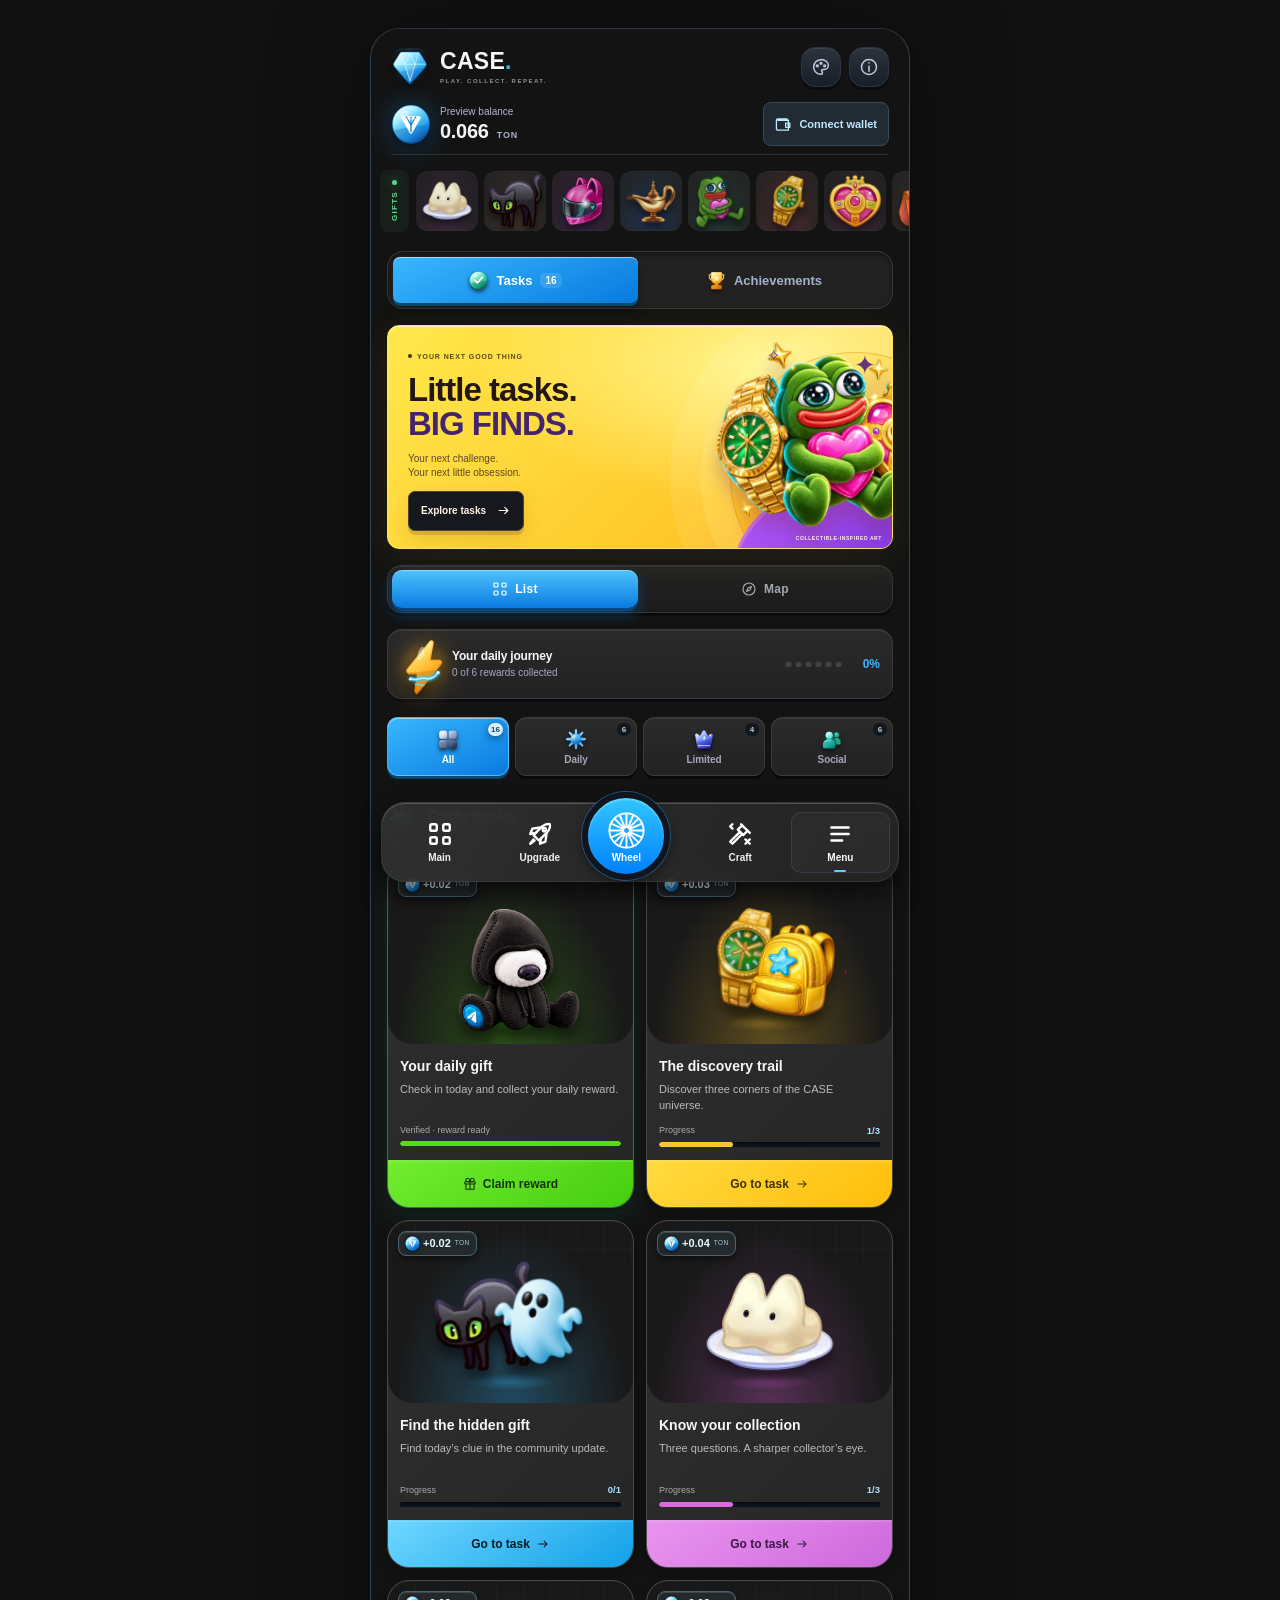
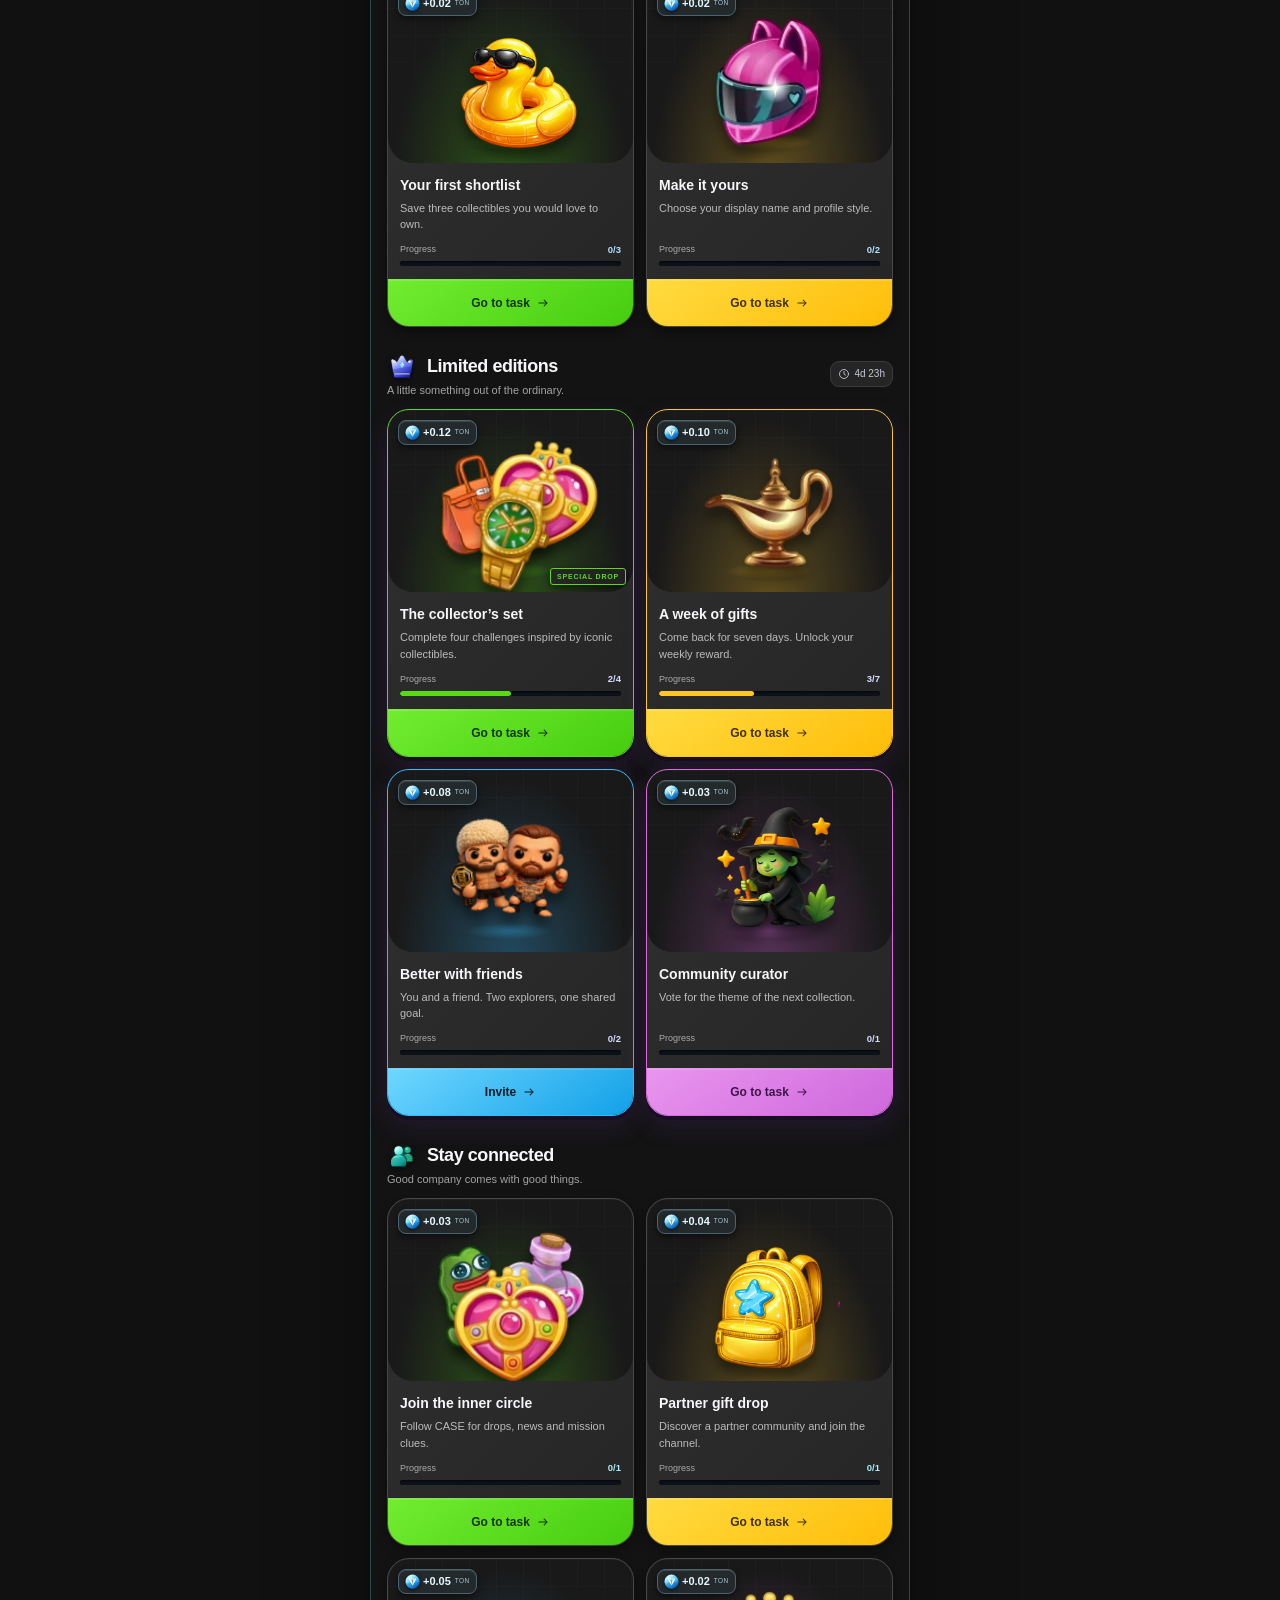
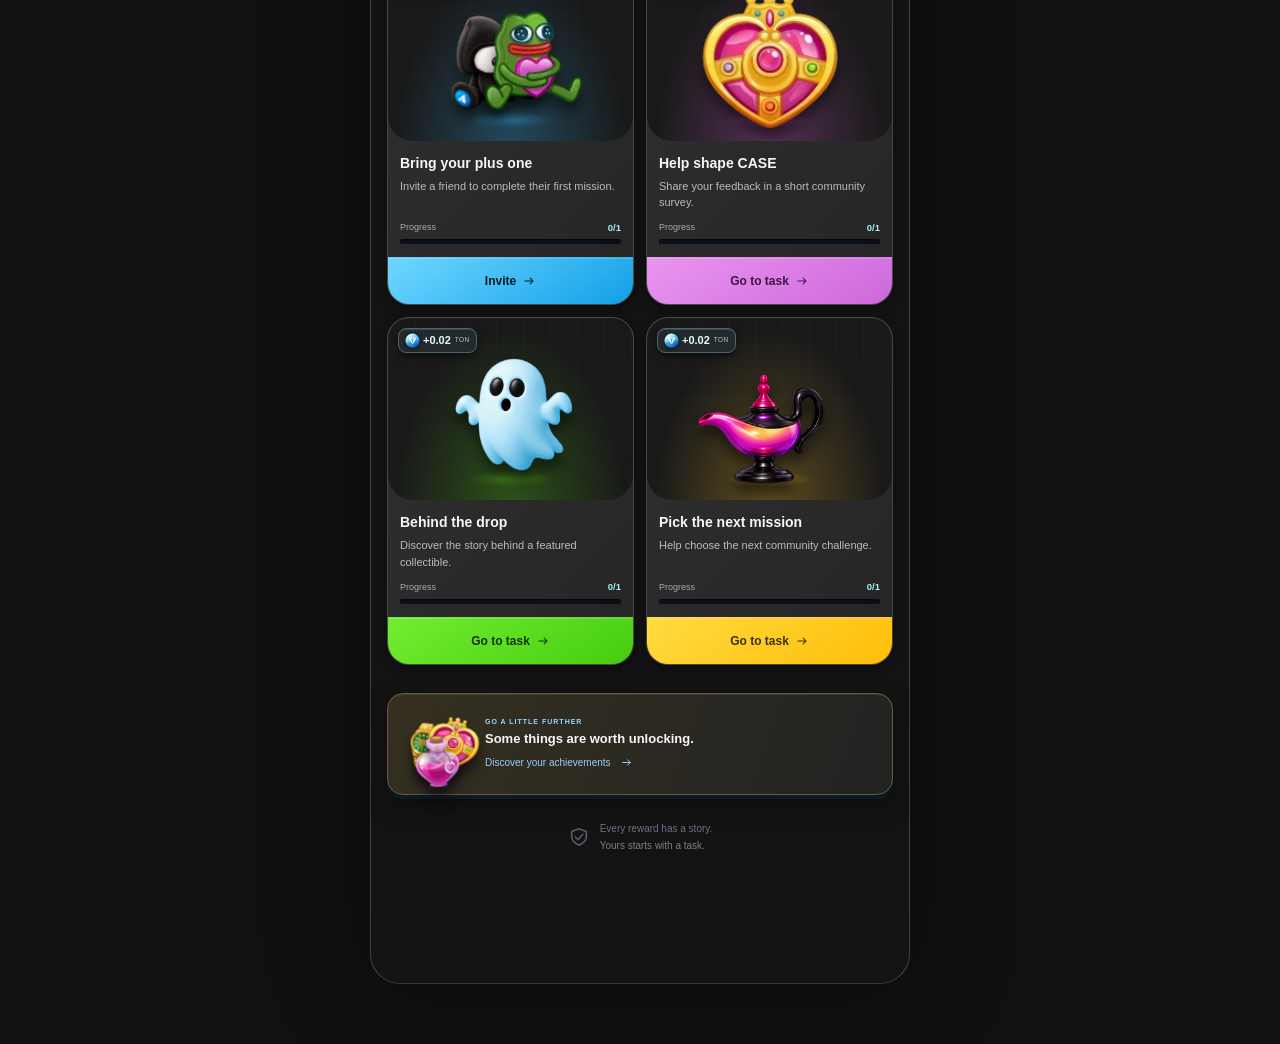
==== commit 7181f5e7: "Add-map-view-with-winding-task-road Alternative Tasks view: List/Map switch, winding 3D road across " ====
--- a/index.html
+++ b/index.html
@@ -1,8 +1,8 @@
 <!doctype html>
-<html lang="en"><head><meta charset="utf-8"><meta name="viewport" content="width=device-width, initial-scale=1, viewport-fit=cover"><meta name="theme-color" content="#070b15"><meta name="color-scheme" content="dark"><title>CASE — Tasks & Rewards</title><meta name="description" content="CASE tasks, achievements and collectible rewards."><link rel="icon" href="assets/favicon-v2.svg" type="image/svg+xml"><link rel="stylesheet" href="styles.css?v=12"><link rel="stylesheet" href="mission.css?v=12"><link rel="stylesheet" href="nft.css?v=12"></head><body><a class="skip-link" href="#tasks-content">Skip to rewards</a><div id="case-tasks-root"></div><script type="module">
-import { mountCaseTasks } from './scripts/app.js?v=12';
+<html lang="en"><head><meta charset="utf-8"><meta name="viewport" content="width=device-width, initial-scale=1, viewport-fit=cover"><meta name="theme-color" content="#070b15"><meta name="color-scheme" content="dark"><title>CASE — Tasks & Rewards</title><meta name="description" content="CASE tasks, achievements and collectible rewards."><link rel="icon" href="assets/favicon-v2.svg" type="image/svg+xml"><link rel="stylesheet" href="styles.css?v=13"><link rel="stylesheet" href="mission.css?v=13"><link rel="stylesheet" href="nft.css?v=13"><link rel="stylesheet" href="road.css?v=13"></head><body><a class="skip-link" href="#tasks-content">Skip to rewards</a><div id="case-tasks-root"></div><script type="module">
+import { mountCaseTasks } from './scripts/app.js?v=13';
 const host = window.CASE_TASKS_HOST;
-const displayHost = host || (await import('./preview/host.js?v=12')).createPreviewHost();
+const displayHost = host || (await import('./preview/host.js?v=13')).createPreviewHost();
 window.caseTasks = mountCaseTasks(document.getElementById('case-tasks-root'), {host:displayHost,review:!host,embedded:window.CASE_TASKS_EMBEDDED === true});
 if(!host) document.querySelector('.balance-control small').textContent='Preview balance';
 </script><noscript><p class="no-script">Please enable JavaScript to open your rewards.</p></noscript></body></html>
--- a/styles.css
+++ b/styles.css
@@ -12,11 +12,8 @@
 @media(min-width:600px){body{background:radial-gradient(ellipse at 50% 12%,#25173a 0,#0a0d18 42%,#050710 80%)}.case-app{margin:28px auto 60px;border:1px solid #383046;border-radius:30px;overflow:hidden;box-shadow:0 20px 100px #0008}.review-strip{margin:22px auto -10px;background:none;border:0;padding:0 2px}.app-nav{bottom:18px}.sheet{margin:auto;border-radius:24px;max-height:85svh}.case-app.is-embedded{margin:0;max-width:none;border:0;border-radius:0}.hero-art{right:-24px;width:252px;height:252px}.hero-copy{padding-left:23px}.hero h2{font-size:34px}.hero p{font-size:12px}.task-card{grid-template-columns:60px minmax(0,1fr) auto;gap:12px;padding:17px}.task-art{width:60px;height:64px}.task-art .collectible{width:46px;height:46px}.task-info h3{font-size:15px}.task-info p{font-size:12px}}
 @media(max-width:359px){.app-header{padding-left:16px;padding-right:16px}.balance-bar{margin-left:16px;margin-right:16px}.case-app main{padding-left:14px;padding-right:14px}.title-row h1{font-size:25px}.overline{font-size:7px;letter-spacing:1px}.hero-copy{padding-left:15px;width:72%}.hero h2{font-size:27px}.hero p{font-size:10px}.hero-art{width:191px;height:191px;right:-45px;bottom:14px}.hero-badge{font-size:6px}.hero-cta{font-size:10px;padding:10px 12px}.hero{min-height:218px}.task-card{padding:12px;gap:11px 9px;grid-template-columns:46px minmax(0,1fr) auto}.task-art{width:46px;height:51px}.task-art .collectible{width:36px;height:36px}.task-info h3{font-size:13px}.task-info p{font-size:10px}.task-btn,.claim-btn{font-size:10px;padding:10px 9px}.task-progress{padding-right:0}.group-heading h2{font-size:14px}.group-heading p{font-size:9px}.journey-dots>span{width:10px}.achievement-intro>span{width:66px;height:78px}.achievement-intro h2{font-size:20px}.achievement-card{padding-left:9px;padding-right:9px}.achievement-grid{gap:8px}.achievement-card h3{font-size:13px}.app-nav button{font-size:8px}.review-strip{font-size:8px}.filter-bar button{padding-left:8px;padding-right:8px}}
 @media(prefers-reduced-motion:reduce){*,*:before,*:after{animation:none!important;transition:none!important;scroll-behavior:auto!important}}
-
 .sr-only{position:absolute;width:1px;height:1px;padding:0;margin:-1px;overflow:hidden;clip:rect(0,0,0,0);white-space:nowrap;border:0}
 .filter-bar button{white-space:nowrap;padding-left:10px;padding-right:10px}
-
-/* Expressive 3D direction: gold, candy pink, aqua and ultraviolet. */
 body{background:radial-gradient(ellipse at 18% 10%,#58209933,transparent 38%),radial-gradient(ellipse at 85% 65%,#087c8b24,transparent 40%),#080b12}
 .case-app{background:radial-gradient(ellipse at 100% 5%,#44318122,transparent 25%),#0b0d15;--muted:#b0b7cb}
 .brand-dot{color:#ffda47}.brand small{color:#b8bed2}.brand>img{filter:drop-shadow(0 0 13px #aa5aff77)}
@@ -38,10 +35,7 @@
 @media(min-width:420px){.hero h2{font-size:36px}.hero h2 span{font-size:34px}.hero-art{right:-33px;width:242px;height:282px}.hero-copy{padding-left:22px}.hero{min-height:271px}.crew-card{height:225px}.crew-card img{width:180px;height:188px;left:calc(50% - 90px)}}
 @media(max-width:360px){.hero h2{font-size:27px}.hero h2 span{font-size:25px}.hero-copy{padding-left:14px}.hero-art{right:-52px;width:197px;height:248px}.hero p{font-size:9px;max-width:150px}.hero-badge{font-size:6px}.hero-cta{padding:11px;font-size:10px}.crew-card{height:185px}.crew-card img{width:141px;height:150px;left:calc(50% - 70px)}.crew-card strong{font-size:13px}}
 @media(prefers-reduced-motion:reduce){.hero-art{animation:none}.crew-card{transition:none}.crew-card:hover{transform:none}}
-
 .discovery-art img{width:80px;height:88px;max-width:none;object-fit:contain;transform:rotate(8deg)}.achievement-intro>span{width:100px;height:114px}.achievement-intro>span>img{width:105px;height:118px;object-fit:contain;filter:drop-shadow(0 8px 5px #00152c60);transform:rotate(-8deg)}
-
-/* CASE shell: shared gift rail, electric blue wheel, charcoal surfaces. */
 :root{font-family:Inter,"Segoe UI",Arial,sans-serif;background:#111111}body{background:radial-gradient(ellipse at 15% 20%,#004f7b20,transparent 45%),#101112}.case-app{--bg:#141414;background:radial-gradient(ellipse at 100% 0,#0b65b114,transparent 35%),#141414}.app-header{padding:17px 20px 13px}.brand{font-size:23px;letter-spacing:.3px}.brand>img{width:34px;height:34px}.brand small{font-size:6px;letter-spacing:1.5px}.balance-bar{margin:0 20px 11px;padding-bottom:11px;border-color:#ffffff0a}.topup-btn{background:#1a1a1a;color:#fafafa;border:1px solid #424242;box-shadow:none;border-radius:13px;padding:10px 11px;font-size:11px}.topup-btn:hover{background:#303030}.token-token{background:linear-gradient(145deg,#35bbff,#0086e7);border-color:#57cfff;color:#fff;box-shadow:inset 0 1px 1px #beefffaa,0 0 14px #008eff25}.brand-dot{color:#00adff}.main-tabs{background:#1d1d20;border-color:#393442}.main-tabs>button[aria-selected=true]{background:linear-gradient(120deg,#9c59ff,#693bfa);box-shadow:inset 0 2px 1px #e0b6ff77,0 4px 16px #6f37d84a}.hero{margin-top:2px;border-radius:22px;min-height:243px}.hero-art{width:238px;height:258px;right:-60px;bottom:2px;transform:rotate(-3deg);animation:gift-float 6s ease-in-out infinite}.hero h2{font-size:31px}.hero h2 span{font-size:29px}.hero-copy{padding-top:21px;padding-bottom:22px}.hero-copy p{max-width:156px}.hero:after{background:linear-gradient(150deg,#b559ff,#7632d8);bottom:-48px}.hero-edition{font-size:5px;letter-spacing:.6px}.hero-cta{background:#17171e;border-color:#51413a}.hero-cta:hover{background:#3a254e}
 .gift-ticker{display:flex;align-items:center;gap:7px;max-width:100%;margin:0 0 20px 9px;padding:3px 0;overflow:hidden;height:78px}.ticker-control{width:29px;align-self:stretch;flex-shrink:0;display:flex;align-items:center;justify-content:center;gap:6px;flex-direction:column;background:#19211c;color:#65f298;border-radius:12px;padding:4px 3px}.ticker-control i{width:5px;height:5px;border-radius:50%;background:#56e990;box-shadow:0 0 9px #49ed7960;animation:signal 2.5s ease-in-out infinite}.ticker-control small{font-size:8px;letter-spacing:1.3px;writing-mode:vertical-rl;transform:rotate(180deg);font-weight:800}.gift-viewport{flex:1;min-width:0;overflow-x:auto;scrollbar-width:none;border-radius:17px 0 0 17px;overscroll-behavior-x:contain;touch-action:pan-x pan-y}.gift-viewport::-webkit-scrollbar{display:none}.gift-track{display:flex;width:max-content;animation:gift-marquee 38s linear infinite}.gift-set{display:flex;gap:6px;padding-right:6px}.gift-tile{width:65px;height:69px;border-radius:16px;display:grid;place-items:center;background:radial-gradient(ellipse at 50% 105%,#823b7950,transparent 80%),#252326;border-bottom:1px solid #cc6acb;box-shadow:inset 0 1px 0 #ffffff08}.gift-tile img{object-fit:contain;filter:drop-shadow(0 5px 3px #0007);transition:transform .25s}.gift-tone-1{background:radial-gradient(ellipse at 50% 105%,#9f703333,transparent 80%),#282526;border-color:#c49b54}.gift-tone-2{background:radial-gradient(ellipse at 50% 105%,#61289755,transparent 80%),#292329;border-color:#ae70f5}.gift-tone-3{background:radial-gradient(ellipse at 50% 105%,#20489f66,transparent 80%),#23272a;border-color:#537cee}.gift-tone-4{background:radial-gradient(ellipse at 50% 105%,#21655555,transparent 80%),#252727;border-color:#57aa99}.gift-tone-5{background:radial-gradient(ellipse at 50% 105%,#88384155,transparent 80%),#2d2525;border-color:#c67683}.gift-ticker:hover .gift-track,.gift-ticker:focus-within .gift-track,.gift-ticker.is-paused .gift-track{animation-play-state:paused}.gift-tile:hover img{transform:translateY(-3px) rotate(-7deg)}.is-paused .ticker-control i{animation:none;background:#ffd866}
 .public-missions{scroll-margin-top:18px;margin-top:24px}.public-missions .group-heading{margin-bottom:14px}.account-pill{display:flex;gap:4px;align-items:center;color:#a8b3c5;font-size:9px;border:1px solid #363c47;border-radius:20px;padding:7px 8px;white-space:nowrap}.account-pill svg{width:12px;height:12px}.public-task-list{display:grid;gap:11px}.public-task{display:flex;align-items:center;gap:13px;text-decoration:none;padding:13px;border:1px solid #49364d;border-radius:19px;background:radial-gradient(ellipse at 0 0,#66319130,transparent 75%),#1e1d23;box-shadow:inset 0 1px 0 #ffffff08,0 5px 14px #0002;transition:transform .2s,border-color .2s}.public-task:hover{border-color:#b986e1;transform:translateY(-2px)}.public-green{background:radial-gradient(ellipse at 0 0,#206c4533,transparent 75%),#1c211f;border-color:#355043}.public-pink{background:radial-gradient(ellipse at 0 0,#a3357730,transparent 75%),#221d24;border-color:#58364f}.public-task-art{width:75px;height:83px;flex-shrink:0;background:radial-gradient(ellipse at 50% 70%,#8552b755,transparent 70%);display:grid;place-items:center;position:relative}.public-task-art:after{content:'';position:absolute;bottom:0;width:62px;height:11px;border-radius:50%;background:linear-gradient(#775895,#22182c);box-shadow:inset 0 1px 1px #d3a9ff77,0 4px 10px #0004}.public-task-art img{width:77px;height:77px;object-fit:contain;filter:drop-shadow(0 6px 3px #0006);position:relative;z-index:1;transform:translateY(-3px) rotate(-5deg);transition:transform .3s}.public-task:hover img{transform:translateY(-7px) rotate(3deg)}.public-green .public-task-art:after{background:linear-gradient(#40956b,#1d4332)}.public-pink .public-task-art:after{background:linear-gradient(#aa518e,#572442)}.public-task-copy{display:block;min-width:0}.public-task-copy>strong{display:block;font-size:14px;letter-spacing:-.25px}.public-task-copy>span{display:block;font-size:11px;line-height:1.5;color:#b4b7c5;margin-top:5px}.public-task-copy>small{display:flex;align-items:center;gap:6px;font-size:8px;letter-spacing:.6px;font-weight:750;color:#be9aff;margin-top:10px}.public-green small{color:#88e7bb}.public-pink small{color:#f7a8d7}.public-task-copy>small svg{width:12px;height:12px}.connection-note{font-size:10px;line-height:1.6;color:#9aa5b4;margin:14px 5px 0;text-align:center}.real-gift-grid{display:grid;grid-template-columns:repeat(3,minmax(0,1fr));gap:9px;margin-top:17px;perspective:800px}.real-gift{position:relative;border-radius:18px;border:1px solid #8aef9944;background:radial-gradient(ellipse at 50% 0,#5bba5b3d,transparent 80%),#19291e;color:#d8ffd8;min-width:0;text-align:center;padding:10px 5px 13px;text-decoration:none;overflow:hidden;box-shadow:inset 0 1px 1px #fff2,0 6px 0 #0003;transition:transform .25s,box-shadow .25s}.real-gift:hover{transform:translateY(-5px) rotateY(-6deg);box-shadow:inset 0 1px 1px #fff3,0 12px 20px #0005}.gift-gold{background:radial-gradient(ellipse at 50% 0,#ffbc3540,transparent 80%),#302617;border-color:#efbf6744;color:#ffe8b9}.gift-pink{background:radial-gradient(ellipse at 50% 0,#c353d64d,transparent 80%),#311d32;border-color:#e084f044;color:#ffd2f6}.real-gift img{width:93px;height:104px;object-fit:contain;filter:drop-shadow(0 8px 3px #0006)}.real-gift strong{display:block;font-size:11px;font-weight:750;letter-spacing:-.25px;margin:4px 0 7px}.real-gift small{display:flex;align-items:center;justify-content:center;gap:4px;color:#ffffffa6;font-size:5.5px;letter-spacing:.4px;font-weight:700}.real-gift small svg{width:10px;height:10px}.gift-glint{position:absolute;font-size:14px;right:7px;top:12px;color:#ffffffbb}.gallery-caption{color:#999aaa;font-size:9px;line-height:1.5;margin:14px 2px 0;text-align:center}.crew-heading>span{color:#a689ce}.crew-heading h2{font-size:24px}.discovery-banner{background:radial-gradient(ellipse at 0 100%,#118edd55,transparent 85%),linear-gradient(115deg,#053e68,#172b47);border-color:#287cb4}.discovery-banner small{color:#99d8ff}.discovery-banner>span>span{color:#95cefb}.public-achievements{display:grid;grid-template-columns:repeat(3,minmax(0,1fr));gap:8px}.public-achievements>div{text-align:center;border:1px solid #493952;border-radius:16px;padding:14px 5px;background:radial-gradient(ellipse at 50% 0,#67268144,transparent 75%),#211c27}.public-achievements img{width:78px;height:78px;filter:drop-shadow(0 5px 3px #0007)}.public-achievements strong{display:block;font-size:11px;margin:8px 0}.public-achievements small{font-size:8px;color:#c6aecf;line-height:1.5;display:block}.open-case{text-decoration:none;background:linear-gradient(120deg,#16a8fb,#087cf0);border-color:#64c5ff;box-shadow:inset 0 2px 1px #ffffff44,0 4px 0 #16457a}.menu-grid{display:grid;grid-template-columns:repeat(3,1fr);gap:10px;margin:25px 0}.menu-grid button{background:#252a34;min-height:82px;border:1px solid #3d4452;border-radius:15px;display:flex;align-items:center;justify-content:center;flex-direction:column;gap:9px;font-size:12px}.menu-grid button:first-child{background:#302045;border-color:#9256d3;color:#dfc0ff}.menu-grid button:hover{background:#35405a}
@@ -50,18 +44,11 @@
 @media(min-width:420px){.hero h2{font-size:34px}.hero h2 span{font-size:32px}.hero-art{width:259px;height:273px;right:-55px}.hero{min-height:253px}.real-gift img{width:110px;height:119px}.real-gift strong{font-size:12px}.gift-tile{width:69px}}
 @media(max-width:360px){.hero h2{font-size:27px}.hero h2 span{font-size:25px}.hero-art{width:199px;height:228px;right:-54px}.hero p{font-size:10px}.hero{min-height:232px}.case-original-nav .nav-wheel{width:76px;min-height:80px;margin-left:-5px}.case-original-nav button{font-size:9px}.real-gift img{width:80px;height:91px}.real-gift strong{font-size:10px}.gift-tile{width:58px;height:62px}.gift-tile img{width:51px;height:51px}.gift-ticker{height:70px}.public-task{gap:8px;padding:12px 10px}.public-task-art{width:62px}.public-task-art img{width:69px;height:69px}.public-task-copy>strong{font-size:13px}}
 @media(prefers-reduced-motion:reduce){.gift-track,.ticker-control i,.hero-art{animation:none!important}.gift-viewport{overflow-x:auto}.gift-set[aria-hidden]{display:none}.public-task,.public-task-art img,.real-gift,.gift-tile img{transition:none}.public-task:hover,.public-task:hover img,.real-gift:hover,.gift-tile:hover img{transform:none}}
-
 .hero-art{width:225px;right:-62px}.hero h2{font-size:31px}.hero h2 span{font-size:31px}@media(min-width:420px){.hero-art{width:260px;right:-57px}.hero h2,.hero h2 span{font-size:35px}}@media(max-width:360px){.hero-art{width:195px;right:-57px}.hero h2,.hero h2 span{font-size:27px}}
-
-/* Final CASE card polish: restrained geometry, authentic gift artwork. */
 .case-app{--bg:#131313;background:#131313;color:#f7f7fa}.case-app main{padding-left:16px;padding-right:16px}.app-header{padding:14px 17px 10px}.balance-bar{margin:0 17px 10px;padding-bottom:8px}.brand>img{width:32px;height:32px}.icon-btn{width:40px;height:40px}.brand small{margin-top:5px}.topup-btn{border-radius:8px}.balance-control strong{font-size:20px}.balance-control small{font-size:10px}.gift-ticker{height:68px;margin-bottom:14px}.gift-tile{width:62px;height:60px;border-radius:10px}.gift-tile img{width:54px;height:54px}.gift-viewport{border-radius:10px 0 0 10px}.ticker-control{border-radius:7px}.main-tabs{border-radius:10px;padding:4px;gap:4px;margin-bottom:13px;background:#1e1e21;border-color:#353239}.main-tabs>button{border-radius:7px;min-height:43px;font-size:13px}.main-tabs>button[aria-selected=true]{background:linear-gradient(105deg,#8650fc,#663bf0);box-shadow:inset 0 1px 0 #cbaaff66,0 3px 10px #461db533}.hero{border-radius:12px;min-height:204px}.hero-copy{padding:18px 16px 17px;width:66%}.hero h2{font-size:29px;line-height:1.04;margin-top:11px;letter-spacing:-1px}.hero h2 span{font-size:29px;letter-spacing:-1px}.hero p{margin:10px 0;font-size:10px;line-height:1.45}.hero-cta{border-radius:7px;min-height:40px;padding:9px 12px;font-size:10px;gap:10px}.hero-art{width:221px;height:217px;right:-59px;bottom:-3px}.hero-edition{bottom:7px;right:10px}.hero:after{bottom:-65px}.journey{padding:14px 0;gap:9px;border-color:#2b2b30}.journey-icon{width:31px;height:33px;border-radius:8px}.journey strong{font-size:12px}.journey small{font-size:10px}.filter-bar{padding:11px 0 3px;gap:5px}.filter-bar button{border-radius:6px;min-height:39px;font-size:11px;padding:9px 10px}.filter-bar button[aria-pressed=true]{background:#33303e;color:#f2eaff;border-color:#65517f;box-shadow:none}.filter-bar button>span{border-radius:3px;background:#7852d4}.group-heading{margin:16px 0 11px}.group-heading h2{font-size:17px;font-weight:750;letter-spacing:-.4px}.group-heading p{font-size:10px;color:#9da2af}.time-pill{border-radius:6px;border-color:#363640;background:#232329;color:#c5c8d2;padding:6px 7px;font-size:9px}.task-list{gap:9px}.task-card{grid-template-columns:63px minmax(0,1fr) auto;padding:13px;gap:10px 12px;border-radius:10px;border-color:#36333e;background:linear-gradient(110deg,#232126,#1b1b20);box-shadow:inset 0 1px 0 #ffffff04;transition:border-color .18s,background .18s}.task-card:hover{border-color:#726278;background:#25212b}.task-art{width:63px;height:65px;border-radius:9px;padding:1px;transform:none;border:1px solid rgba(var(--accent-rgb),.28);background:radial-gradient(ellipse at 50% 100%,rgba(var(--accent-rgb),.19),transparent 80%),#29242f;box-shadow:inset 0 1px 0 #ffffff09}.task-art>img{width:62px;height:62px;object-fit:contain;filter:drop-shadow(0 4px 2px #0007);transition:transform .2s}.task-art:hover>img{transform:translateY(-3px) rotate(-5deg)}.task-info h3{font-size:15px;line-height:1.3;font-weight:750;letter-spacing:-.25px}.task-info h3 button{min-height:24px}.task-info p{font-size:11px;line-height:1.45;margin:3px 0 7px;color:#b8bac8}.reward-pill{padding:5px 7px;border-radius:5px;background:#123448;border-color:#31576c;color:#55d6ff;font-size:13px;gap:4px}.reward-pill small{font-size:7px;color:#a7c8d9}.task-action .task-btn,.claim-btn{border-radius:6px;min-height:39px;padding:9px 12px;font-size:11px;box-shadow:inset 0 1px 0 #ffffff35,0 2px 0 #322155;background:linear-gradient(115deg,#8451f8,#6436e0);border-color:#a77cf35e;gap:6px}.task-btn:hover{background:linear-gradient(115deg,#9665ff,#7547ec)}.task-action .claim-btn{background:linear-gradient(115deg,#70e9bd,#45c59c);color:#092f25;border-color:#97f4d1;box-shadow:inset 0 1px 0 #dbfff366,0 2px 0 #1d674e}.task-progress{padding-right:7px}.status-label{font-size:10px;margin-bottom:6px;color:#b0b1c0}.progress-track{height:5px;border-radius:3px;background:#363340}.task-card.ready{border-color:#3e6c5e;background:linear-gradient(110deg,#22362e,#1d2523)}.task-card.limited-card{border-color:#664486;background:linear-gradient(110deg,#342241,#241c31)}.featured-tag{border-radius:3px;font-size:7px;letter-spacing:.7px;padding:3px 5px;margin-bottom:4px}.task-group:nth-child(1) .group-heading h2 svg{color:#ffdc52}.task-group:nth-child(2) .group-heading h2 svg{color:#be8afa}.task-group:nth-child(3) .group-heading h2 svg{color:#5edab0}.crew-section{margin-top:25px}.crew-heading h2{font-size:22px}.real-gift{border-radius:9px;box-shadow:inset 0 1px 0 #fff1,0 3px 0 #0003}.real-gift-grid{gap:8px}.real-gift img{height:95px}.discovery-banner{border-radius:10px;margin-top:20px;padding:12px}.discovery-art{width:56px;height:62px;transform:none}.discovery-art img{width:67px;height:67px;transform:none}.discovery-banner strong{font-size:13px}.achievement-intro{border-radius:10px;padding:16px 0 21px;gap:12px}.achievement-intro h2{font-size:22px}.achievement-card{border-radius:10px;padding:12px 10px 8px;border-color:#45384f;background:radial-gradient(ellipse at 50% 0,#492d5925,transparent 60%),#211e26;box-shadow:none}.achievement-art{width:90px;height:93px;margin:6px 0;padding:0;background:radial-gradient(ellipse at 50% 70%,#6a3a8233,transparent 75%)}.achievement-art img{width:90px;height:93px;object-fit:contain;filter:drop-shadow(0 6px 3px #0006)}.achievement-card h3{font-size:14px}.achievement-card>p{font-size:11px}.detail-art{border-radius:10px;background:#2c2537;box-shadow:none;transform:none;padding:0}.detail-art img{width:80px;height:80px;object-fit:contain}.detail-reward,.primary-btn,.secondary-btn,.inline-message{border-radius:8px}.sheet{border-radius:15px 15px 0 0}.menu-grid button{border-radius:9px}.case-original-nav{border-radius:16px;background:linear-gradient(110deg,#1c4357ef,#303035f5 36%,#27272bf5);border-color:#47464f;box-shadow:0 5px 22px #0007}.case-original-nav button:last-child{border-radius:10px}.toast{border-radius:8px}.public-task,.state-panel,.public-achievements>div{border-radius:10px}
 @media(min-width:420px){.hero{min-height:216px}.hero h2,.hero h2 span{font-size:33px}.hero-copy{padding-left:20px}.hero-art{width:246px;height:233px;right:-58px}.task-card{grid-template-columns:67px minmax(0,1fr) auto;padding:14px}.task-art{width:67px;height:68px}.task-art>img{width:66px;height:66px}.task-info h3{font-size:16px}.task-info p{font-size:12px}.real-gift img{height:110px}}
 @media(max-width:360px){.case-app main{padding-left:12px;padding-right:12px}.hero h2,.hero h2 span{font-size:26px}.hero-art{width:195px;height:204px;right:-55px}.hero-copy{padding-left:13px}.hero{min-height:198px}.task-card{grid-template-columns:56px minmax(0,1fr) auto;gap:10px;padding:11px}.task-art{width:56px;height:60px}.task-art>img{width:55px;height:57px}.task-info h3{font-size:14px}.task-info p{font-size:10.5px}.task-btn{padding:9px 10px!important}.gift-tile{width:57px;height:59px}}
 @media(prefers-reduced-motion:reduce){.task-art>img{transition:none}.task-art:hover>img{transform:none}}
-
-/* v6 depth layer: solid 3D marks, lit surfaces, physical button feedback.
-   Layered on top of the approved v5 structure — no task, filter or
-   achievement is moved or removed here. */
 .i3d{width:1em;height:1em;display:block;flex-shrink:0;overflow:visible}
 @keyframes case-spin{to{transform:rotate(360deg)}}
 @keyframes case-float{0%,100%{transform:translateY(-3px)}50%{transform:translateY(5px)}}
@@ -82,7 +69,6 @@
 .heading-mark.mark-art{background:radial-gradient(circle at 50% 56%,#ffae1f38,transparent 68%);border:0;box-shadow:none;border-radius:50%}
 .heading-mark.mark-art .art3d{width:36px;height:36px;filter:drop-shadow(0 3px 4px #000000a6)}
 .journey-icon:before{content:"";position:absolute;inset:-7px;border-radius:19px;background:radial-gradient(circle,#ffb01f2e,transparent 70%);animation:case-pulse 3.4s ease-in-out infinite}
-
 .journey-copy{min-width:0}
 .journey-copy strong{font-size:13px;letter-spacing:-.2px}
 .journey-meter{margin-left:auto;display:flex;align-items:center;gap:9px}
@@ -168,9 +154,6 @@
 @media(prefers-reduced-motion:reduce){.sheet-beam,.claim-btn:after,.sheet-hero .detail-art,.journey-icon:before,.journey-icon .art3d{animation:none}}
 @media(max-width:430px){.filter-bar button{gap:5px;padding:9px 6px}.chip-art,.chip-art .i3d{width:18px;height:18px}}
 @media(max-width:359px){.filter-bar button{gap:4px;padding:9px 5px}.filter-bar button>.chip-label{font-size:10px}.chip-art,.chip-art .i3d{width:17px;height:17px}.journey-icon{width:46px;height:46px}.journey-icon .art3d{width:50px;height:50px}}
-
-/* v7 task grid: two columns, the collectible leads, the action wraps the
-   bottom of the card in the tone of its category. */
 .task-card{--tone:#3ea8ff;--tone-rgb:62,168,255;--tone-deep:#0b4f94;--tone-lite:#b4e0ff;--tone-ink:#fff;--tone-a:#3ea8ff;--tone-b:#0b4f94}
 .cat-daily{--tone:#3ea8ff;--tone-rgb:62,168,255;--tone-deep:#0b4f94;--tone-lite:#b4e0ff;--tone-a:#3ea8ff;--tone-b:#0b4f94}
 .cat-limited{--tone:#8d5fff;--tone-rgb:141,95,255;--tone-deep:#3f1da4;--tone-lite:#cbabff;--tone-a:#8d5fff;--tone-b:#3f1da4}
@@ -208,7 +191,6 @@
 .task-group{margin-bottom:4px}
 .group-heading{margin:18px 0 10px}
 @media(max-width:359px){.task-art{height:112px}.task-art>img{width:92px;height:92px}.task-info{padding:9px 8px 0}.task-progress{padding:8px 8px 0}.task-action{padding:8px}.task-info h3{font-size:12px}.task-info p{font-size:10px}}
-/* a lone task in a group takes the full width as a feature card */
 .task-list.solo{grid-template-columns:minmax(0,1fr)}
 .task-list.solo .task-card{display:grid;grid-template-columns:146px minmax(0,1fr);grid-template-rows:auto 1fr auto;grid-template-areas:"art info" "art progress" "act act"}
 .task-list.solo .task-art{grid-area:art;height:auto;align-self:stretch;min-height:160px}
@@ -219,15 +201,10 @@
 .task-list.solo .task-progress{grid-area:progress;align-self:end;padding:10px 13px 0}
 .task-list.solo .task-action{grid-area:act;padding:11px 13px 13px}
 .task-list.solo .task-card:after{height:88px}
-/* TON mark: the coin carries its own body, so the plate steps back */
 .token-token{background:none;border:0;box-shadow:none;width:40px;height:40px;overflow:visible}
 .token-token .i3d{width:40px;height:40px;filter:drop-shadow(0 4px 6px #000000a6) drop-shadow(0 0 12px #1e9cf066)}
 .reward-pill .i3d,.task-card .task-art .reward-pill .i3d{width:15px;height:15px}
 .detail-reward .i3d{width:26px;height:26px}
-
-/* v8: CASE blue is the primary accent. Violet stays only where a second
-   tier is genuinely needed (limited editions), shifted towards indigo so
-   the whole page reads blue. */
 .main-tabs>button[aria-selected=true]{background:linear-gradient(120deg,#46c2ff,#0b7be0);box-shadow:inset 0 1px 0 #cdeeffa8,0 3px 0 #054a86,0 8px 18px #0b7be04d}
 .filter-bar button[aria-pressed=true]{background:linear-gradient(170deg,#46c2ff,#0b78dc);border-color:#7ad6ff;color:#fff;box-shadow:inset 0 1px 0 #d6f2ffa6,0 3px 0 #054a86,0 8px 18px #0b7be052}
 .filter-bar button[aria-pressed=true]>.chip-count{background:#fff;border-color:#fff;color:#075a9e}
--- a/mission.css
+++ b/mission.css
@@ -1,4 +1,3 @@
-/* CASE Mission Collection */
 :root{font-family:Inter,"Segoe UI",Arial,sans-serif;background:#0b0e12;color:#f4f7fb}
 body{background:radial-gradient(ellipse at 50% 0,#172939,transparent 55%),#0b0e12}
 .case-app{--accent:#43bcff;--accent-deep:#087acf;--accent-rgb:67,188,255;max-width:540px;background:radial-gradient(ellipse at 80% 0,#16314666,transparent 35%),#101318}
@@ -6,9 +5,6 @@
 .app-header{padding:18px 20px 15px}.brand-mark .artifact{width:42px;height:42px}.brand-dot{color:var(--accent)}.brand small{color:#8d9eac}.header-actions{display:flex;gap:8px}.icon-btn{border-radius:14px;background:linear-gradient(#2c333e,#191e27);box-shadow:inset 0 1px #ffffff15,0 3px 0 #080c11}
 .balance-bar{margin:0 20px 12px}.topup-btn{background:linear-gradient(#233d50,#172b3c);border-color:#3a596b;color:#bceaff}.token-token .artifact{width:38px;height:38px}
 .gift-ticker{opacity:.92}.gift-tile{border-radius:12px}.main-tabs{margin:16px 0;border-radius:16px;background:#171d24;border-color:#323c48;padding:5px;box-shadow:inset 0 2px 5px #0008}.main-tabs>button{font-size:13px;min-height:46px}.main-tabs>button .artifact{width:27px;height:27px}.main-tabs>button[aria-selected=true]{background:linear-gradient(155deg,var(--accent),var(--accent-deep));box-shadow:inset 0 1px #ffffff88,0 3px 0 #07496a,0 7px 14px #0004;color:#fff}
-
-
-
 .journey{margin:20px 0 8px;padding:12px;background:linear-gradient(#252b33,#1a2028);border:1px solid #35404e;border-radius:14px;box-shadow:inset 0 1px #ffffff12,0 3px 0 #080c12;gap:8px}.journey-icon{width:44px;height:44px;background:none;box-shadow:none;border:0}.journey-icon .artifact{width:44px;height:44px}.journey strong{font-size:12px}.journey small{font-size:10px}.journey-meter{min-width:60px}.journey-dots{gap:3px}.journey-dots>span{width:7px;height:7px;border-radius:50%;background:#424d5a}.journey-pct{color:var(--accent);font-size:12px}
 .filter-bar{position:relative;top:auto;background:none;backdrop-filter:none;padding:10px 0 3px;gap:6px}.filter-bar button{padding:8px 5px;gap:4px;border-radius:11px;background:linear-gradient(#252c35,#1b2129);border:1px solid #35404d;box-shadow:inset 0 1px #ffffff10,0 3px 0 #0a0d13;min-height:44px}.filter-bar button .chip-art,.chip-art .artifact{width:23px;height:23px}.filter-bar button>.chip-label{font-size:11px}.filter-bar button>.chip-count{font-size:9px;background:#0d141ccc;color:#b9cfdf;border:0;padding:2px 4px}.filter-bar button[aria-pressed=true]{background:linear-gradient(155deg,var(--accent),var(--accent-deep));border-color:#a5e0ff66;box-shadow:inset 0 1px #ffffff70,0 3px 0 #06486e;color:white}.filter-bar button[aria-pressed=true]>.chip-count{background:#ffffffd9;color:#15485b}
 .group-heading{margin:24px 0 13px}.heading-mark{background:none!important;border:0!important;box-shadow:none!important;width:30px;height:30px}.heading-mark .artifact{width:30px;height:30px}.group-heading h2{font-size:18px;letter-spacing:-.45px}.group-heading p{font-size:11px;color:#92a2b2;margin-top:3px}.time-pill{font-size:10px;border-radius:9px;background:#1b222b;border-color:#35404a}
--- a/nft.css
+++ b/nft.css
@@ -1,4 +1,3 @@
-/* Collectible gift cards, aligned with CASE. */
 .reference-gift{display:block;background-image:url('./assets/reference-gifts-atlas.png');background-size:400% 200%;background-position:var(--gift-x) var(--gift-y);background-repeat:no-repeat}.nft-pair .nft-item-0{width:75%;height:75%;left:-8%;top:8%;transform:rotate(-8deg)}.nft-pair .nft-item-1{width:76%;height:76%;left:34%;top:24%;transform:rotate(7deg)}
 :root,body{background:#111;color:#fff}.case-app{background:#131313;--accent:#39b7ff;--accent-deep:#087bdf;--line:#363636}.app-header{background:#131313}.brand-mark{background:none!important;border:0!important;box-shadow:none!important}.brand-mark .i3d{width:36px;height:36px}.brand small{color:#929292}.balance-bar{border-color:#303030}.topup-btn{background:#222b33;border-color:#384b5b}.main-tabs{background:#222;border-color:#393939}
 .nft-art{position:relative;display:block;width:100%;height:100%;isolation:isolate}.nft-item{position:absolute;object-fit:contain;filter:drop-shadow(0 10px 6px #0007);max-width:none}.nft-single .nft-item{width:90%;height:90%;top:5%;left:5%;z-index:2}.nft-combo .nft-item-0{width:65%;height:65%;left:-1%;top:12%;transform:rotate(-13deg);z-index:1}.nft-combo .nft-item-1{width:72%;height:72%;left:35%;top:4%;transform:rotate(12deg);z-index:2}.nft-combo .nft-item-2{width:76%;height:76%;left:12%;top:27%;transform:rotate(-3deg);z-index:3}
--- a/road.css
+++ b/road.css
@@ -0,0 +1,86 @@
+.view-switch{display:flex;gap:4px;margin:16px 0 0;padding:4px;background:linear-gradient(#232323,#1b1b1b);border:1px solid #363636;border-radius:14px;box-shadow:inset 0 1px #ffffff0d,0 3px 0 #0a0a0a}
+.view-switch button{flex:1;display:flex;align-items:center;justify-content:center;gap:7px;min-height:38px;border:0;border-radius:10px;background:transparent;color:#a3a9b1;font:inherit;font-size:12px;font-weight:700;letter-spacing:.3px;cursor:pointer;transition:background .2s,color .2s}
+.view-switch button svg{width:16px;height:16px}
+.view-switch button[aria-pressed=true]{background:linear-gradient(#4cc4ff,#0b7be0);color:#fff;box-shadow:inset 0 1px #ffffff55,0 3px 0 #05477f,0 6px 14px #0b7be066}
+.road{--blue:#46c2ff;--blue-deep:#0b7be0;--green:#4fdc8f;--green-deep:#1f9a5a;--gold:#ffd24a;--gold-deep:#c98a10;position:relative;margin:16px 0 8px;padding:18px 10px 24px;border-radius:24px;border:1px solid #2a3540;background:radial-gradient(ellipse at 50% 0,#12354f 0,transparent 55%),radial-gradient(ellipse at 15% 60%,#0f2436 0,transparent 45%),radial-gradient(ellipse at 90% 80%,#1a1f3a 0,transparent 50%),#101418;box-shadow:inset 0 1px #ffffff10,0 12px 30px #0008;overflow:hidden;isolation:isolate}
+.road:before{content:"";position:absolute;inset:0;background:radial-gradient(#ffffff1c 1px,transparent 1.5px) 0 0/34px 34px,radial-gradient(#ffffff10 1px,transparent 1.5px) 17px 21px/46px 46px;mask-image:linear-gradient(#000 40%,#0006);pointer-events:none}
+.road-svg{position:absolute;inset:0;width:100%;height:100%;pointer-events:none;z-index:0;overflow:visible}
+.road-svg path{fill:none;stroke-linecap:round;stroke-linejoin:round}
+.road-shadow{stroke:#090c10;stroke-width:24;opacity:.9}
+.road-base{stroke:#2b3744;stroke-width:22}
+.road-inner{stroke:#3b4957;stroke-width:14}
+.road-halo{stroke:var(--blue);stroke-width:26;opacity:.22}
+.road-line{stroke:var(--blue);stroke-width:8}
+.road-dash{stroke:#dbe6f0;stroke-width:2.4;stroke-dasharray:.55 1.9;opacity:.75;animation:road-march 2.4s linear infinite}
+@keyframes road-march{to{stroke-dashoffset:-4.9}}
+.road-summit,.road-step,.road-check,.road-start,.road-zone{position:relative;z-index:1}
+.road-node{position:absolute;left:var(--x,50%);top:50%;transform:translate(-50%,-50%);width:46px;height:46px;border-radius:50%;display:grid;place-items:center;color:#9aa7b5;background:radial-gradient(circle at 35% 28%,#3d4855,#1b2027 72%);border:3px solid #4a5665;box-shadow:inset 0 2px 0 #ffffff2a,inset 0 -3px 0 #0006,0 5px 0 #0a0d11,0 12px 20px #0008;z-index:2}
+.road-node svg{width:20px;height:20px}
+.road-node .node-art{position:absolute;inset:4px;display:block}
+.road-node .node-art .nft-art{width:100%;height:100%}
+.road-node .node-art .nft-item{filter:drop-shadow(0 4px 3px #0008)}
+.road-done .road-node{color:#fff;background:radial-gradient(circle at 35% 28%,#7cf0b0,#22a463 70%);border-color:#9cf7c6;box-shadow:inset 0 2px 0 #ffffff55,inset 0 -3px 0 #0005,0 5px 0 #0d5c37,0 12px 22px #1f9a5a55}
+.road-current .road-node{width:66px;height:66px;background:radial-gradient(circle at 35% 28%,#2a3f52,#131a22 72%);border-color:var(--blue);box-shadow:inset 0 2px 0 #ffffff2a,0 6px 0 #05477f,0 0 0 6px #46c2ff2e,0 14px 26px #0b7be066;animation:road-pulse 1.8s ease-in-out infinite}
+.road-node.is-ready{border-color:var(--gold);box-shadow:inset 0 2px 0 #ffffff2a,0 6px 0 #7a5306,0 0 0 6px #ffd24a2e,0 14px 26px #ffd24a55;animation:none}
+@keyframes road-pulse{0%,100%{box-shadow:inset 0 2px 0 #ffffff2a,0 6px 0 #05477f,0 0 0 6px #46c2ff2e,0 14px 26px #0b7be066}50%{box-shadow:inset 0 2px 0 #ffffff2a,0 6px 0 #05477f,0 0 0 14px #46c2ff10,0 14px 26px #0b7be066}}
+.road-ahead .road-node{color:#6b7683;background:radial-gradient(circle at 35% 28%,#2a313a,#171c22 72%);border-color:#333b45;box-shadow:inset 0 2px 0 #ffffff12,0 5px 0 #090b0e,0 10px 18px #0007}
+.road-step{min-height:118px;margin:2px 0;display:flex;flex-direction:column;justify-content:center}
+.road-step.side-left .road-card,.road-step.side-left .road-cta{margin-left:auto}
+.road-step.side-right .road-card,.road-step.side-right .road-cta{margin-right:auto}
+.road-card{display:flex;align-items:center;gap:10px;width:57%;padding:10px 10px 10px 11px;border:1px solid #3a424c;border-radius:16px;background:linear-gradient(160deg,#2a2f36,#1c2026);color:inherit;font:inherit;text-align:left;cursor:pointer;box-shadow:inset 0 1px #ffffff16,0 4px 0 #0c0f13,0 10px 20px #0007;transition:transform .2s,border-color .2s}
+.road-card:hover{transform:translateY(-1px);border-color:#4f5a66}
+.road-card-art{flex:none;width:46px;height:46px;display:block}
+.road-card-art .nft-art{width:100%;height:100%}
+.road-card-body{flex:1;min-width:0;display:flex;flex-direction:column;gap:3px}
+.road-card-body strong{font-size:12.5px;line-height:1.2;letter-spacing:-.2px;color:#f6f7f9}
+.road-card-body small{display:flex;align-items:center;gap:4px;font-size:11px;font-weight:700;color:#cfd6de}
+.road-card-body small .i3d{width:13px;height:13px}
+.road-card-body span{font-size:10.5px;line-height:1.35;color:#a3aab3}
+.road-status{font-style:normal;font-size:10px;font-weight:700;letter-spacing:.3px;color:#8ed8ff}
+.road-card-end{flex:none;width:24px;height:24px;border-radius:50%;display:grid;place-items:center;background:#161a1f;border:1px solid #3a424c;color:#cfd6de}
+.road-card-end svg{width:13px;height:13px}
+.road-done .road-card{background:linear-gradient(160deg,#242b28,#1a201d);border-color:#2f4d3d}
+.road-done .road-status{color:#7cf0b0}
+.road-done .road-card-end{background:#1f9a5a;border-color:#7cf0b0;color:#fff}
+.road-current .road-card{border-color:var(--blue);background:linear-gradient(160deg,#243441,#1b242d);box-shadow:inset 0 1px #ffffff20,0 4px 0 #0c0f13,0 0 0 1px #46c2ff33,0 12px 26px #0b7be04d}
+.road-current .road-card-end{background:linear-gradient(#4cc4ff,#0b7be0);border-color:#7fd6ff;color:#fff}
+.road-ahead .road-card{opacity:.62;filter:saturate(.6)}
+.road-ahead .road-status{color:#7d8792}
+.road-cta{width:57%;margin-top:8px;justify-content:center}
+.road-zone{display:flex;justify-content:center;margin:14px 0 2px}
+.road-sign{display:inline-flex;align-items:center;gap:8px;padding:6px 14px 6px 8px;border-radius:999px;background:linear-gradient(#2a3038,#1b2026);border:1px solid #3d4650;box-shadow:inset 0 1px #ffffff18,0 4px 0 #0a0d11,0 8px 16px #0007;font-size:10px;font-weight:800;letter-spacing:2px;text-transform:uppercase;color:#dfe5ec}
+.road-sign .i3d{width:24px;height:24px}
+.road-island{position:relative;display:block;width:164px;height:132px;margin:0 auto;border:0;background:none;padding:0;cursor:pointer}
+.island-top{position:absolute;left:0;right:0;bottom:8px;height:66px;border-radius:50%;background:radial-gradient(ellipse at 50% 28%,#55697d,#2b3742 62%,#1e262e);box-shadow:inset 0 3px 0 #ffffff33,inset 0 -8px 14px #0008,0 12px 0 #182029,0 18px 0 #0e1319,0 22px 0 #080a0d,0 34px 32px #000b}
+.island-top:before{content:"";position:absolute;inset:5px 12px auto;height:30px;border-radius:50%;background:radial-gradient(ellipse at 50% 30%,#8fa4b8,transparent 68%);opacity:.55}
+.island-top:after{content:"";position:absolute;left:14px;right:14px;top:60%;height:14px;border-radius:50%;background:radial-gradient(ellipse,#46c2ff55,transparent 70%);filter:blur(4px)}
+.island-glow{position:absolute;left:10%;right:10%;bottom:-12px;height:36px;border-radius:50%;background:radial-gradient(ellipse,#46c2ff66,transparent 68%);filter:blur(8px)}
+.island-art{position:absolute;left:50%;bottom:34px;width:110px;height:110px;transform:translateX(-50%);display:block;animation:road-float 5s ease-in-out infinite}
+.island-art .nft-art{width:100%;height:100%}
+.island-art .nft-item{filter:drop-shadow(0 16px 10px #000a)}
+@keyframes road-float{0%,100%{transform:translateX(-50%) translateY(0) rotate(-2deg)}50%{transform:translateX(-50%) translateY(-8px) rotate(2deg)}}
+.road-check{min-height:230px;margin:6px 0;padding-top:6px}
+.road-check .road-node{position:relative;left:auto;top:auto;transform:none;margin:-16px auto 0;color:#ffd24a;background:radial-gradient(circle at 35% 28%,#3b3421,#1c1a12 72%);border-color:#8a6a1c;box-shadow:inset 0 2px 0 #ffffff2a,0 5px 0 #3d2c07,0 0 0 6px #ffd24a1f,0 12px 22px #0008}
+.road-check.is-done .road-node{color:#fff;background:radial-gradient(circle at 35% 28%,#7cf0b0,#22a463 70%);border-color:#9cf7c6;box-shadow:inset 0 2px 0 #ffffff55,0 5px 0 #0d5c37,0 12px 22px #1f9a5a55}
+.road-card-check,.road-card-prize{width:100%;margin-top:12px;border-color:#7a5f1c;background:linear-gradient(160deg,#2d2a1e,#1d1b14);box-shadow:inset 0 1px #ffffff18,0 4px 0 #0c0f13,0 0 0 1px #ffd24a2a,0 12px 26px #0009}
+.road-card-check small,.road-card-prize small{color:var(--gold);font-size:9.5px;font-weight:800;letter-spacing:1.6px;text-transform:uppercase}
+.road-card-check strong,.road-card-prize strong{font-size:14px}
+.road-card-check .road-card-end,.road-card-prize .road-card-end{background:linear-gradient(#ffd24a,#c98a10);border-color:#ffe38a;color:#3a2600}
+.road-check.is-done .road-card-check{border-color:#2f4d3d}
+.road-check.is-done .road-card-check small{color:#7cf0b0}
+.road-check.is-done .road-card-check .road-card-end{background:#1f9a5a;border-color:#7cf0b0;color:#fff}
+.road-summit{min-height:250px;padding-top:12px}
+.road-island-prize{width:196px;height:156px}
+.road-island-prize .island-top{height:78px;background:radial-gradient(ellipse at 50% 30%,#4a4a3a,#2a2a22 68%,#1c1c16);box-shadow:inset 0 3px 0 #ffffff2a,inset 0 -6px 12px #0007,0 16px 0 #15150f,0 21px 0 #0b0b08,0 34px 34px #000a}
+.road-island-prize .island-top:after{background:radial-gradient(ellipse,#ffd24a66,transparent 70%)}
+.road-island-prize .island-glow{background:radial-gradient(ellipse,#ffd24a77,transparent 68%)}
+.road-island-prize .island-art{width:128px;height:128px;bottom:44px}
+.road-node-prize{position:relative;left:auto;top:auto;transform:none;margin:-18px auto 0;width:54px;height:54px;color:#fff;background:radial-gradient(circle at 35% 28%,#ffe38a,#c98a10 72%);border-color:#ffe9a6;box-shadow:inset 0 2px 0 #ffffff66,inset 0 -3px 0 #0004,0 6px 0 #7a5306,0 0 0 7px #ffd24a22,0 14px 26px #ffd24a55}
+.road-node-prize .i3d{width:30px;height:30px}
+.road-start{min-height:130px;display:flex;flex-direction:column;align-items:center;justify-content:center;gap:10px;padding-top:14px}
+.road-node-start{position:relative;left:auto;top:auto;transform:none;width:78px;height:30px;border-radius:50%;background:radial-gradient(ellipse at 50% 40%,#7fd6ff,#0b7be0 70%);border:3px solid #a7e3ff;box-shadow:inset 0 2px 0 #ffffff66,0 6px 0 #05477f,0 0 0 8px #46c2ff22,0 0 30px #46c2ff88}
+.road-pad{display:flex;flex-direction:column;align-items:center;gap:2px;padding:8px 22px;border-radius:14px;background:linear-gradient(#2a3038,#1b2026);border:1px solid #3d4650;box-shadow:inset 0 1px #ffffff18,0 4px 0 #0a0d11,0 8px 16px #0007}
+.road-pad b{font-size:13px;letter-spacing:3px;color:#fff}
+.road-pad small{font-size:10px;color:#a3aab3}
+@media(max-width:380px){.road{padding:14px 6px 20px}.road-card,.road-cta{width:60%}.road-card{padding:9px 8px 9px 9px;gap:8px}.road-card-art{width:40px;height:40px}.road-card-body strong{font-size:12px}.road-node{width:42px;height:42px}.road-current .road-node{width:58px;height:58px}.road-island{width:150px;height:122px}.island-art{width:98px;height:98px}}
+@media(prefers-reduced-motion:reduce){.road-dash,.road-current .road-node,.island-art{animation:none!important}}
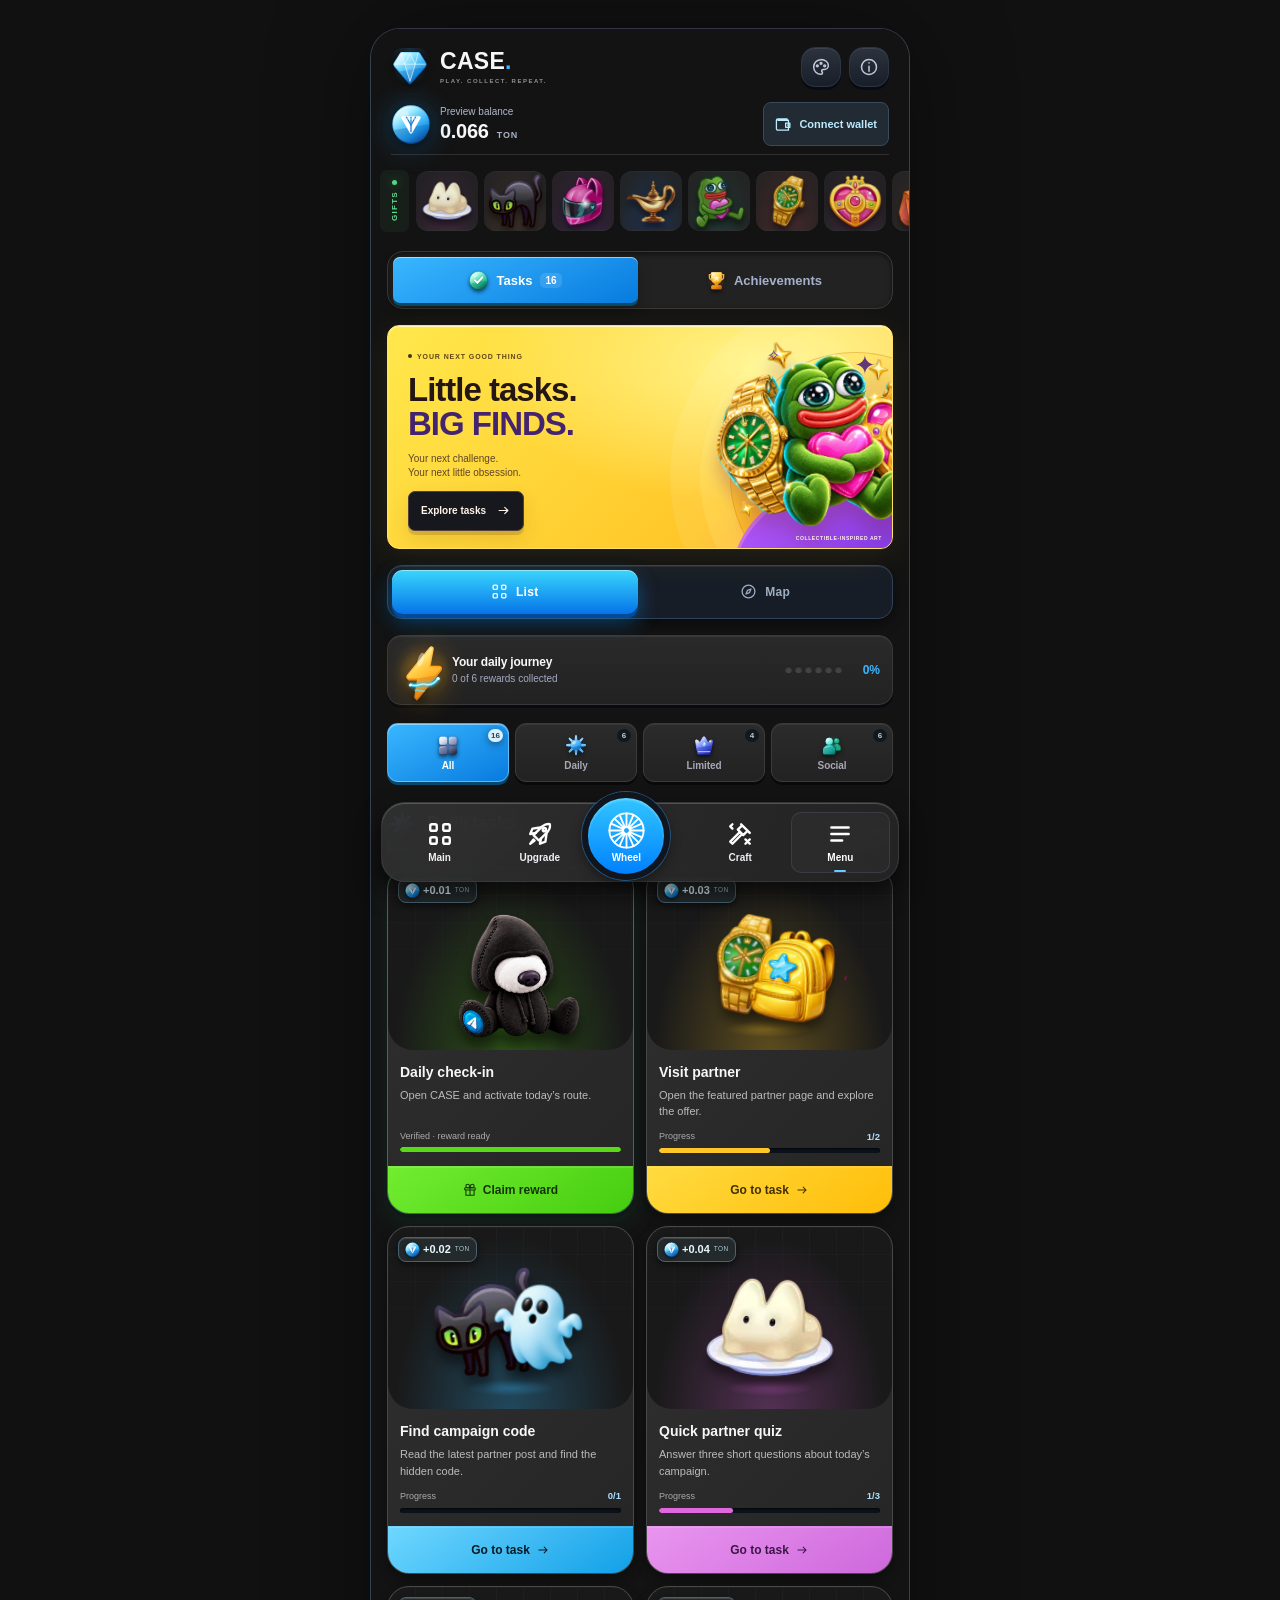
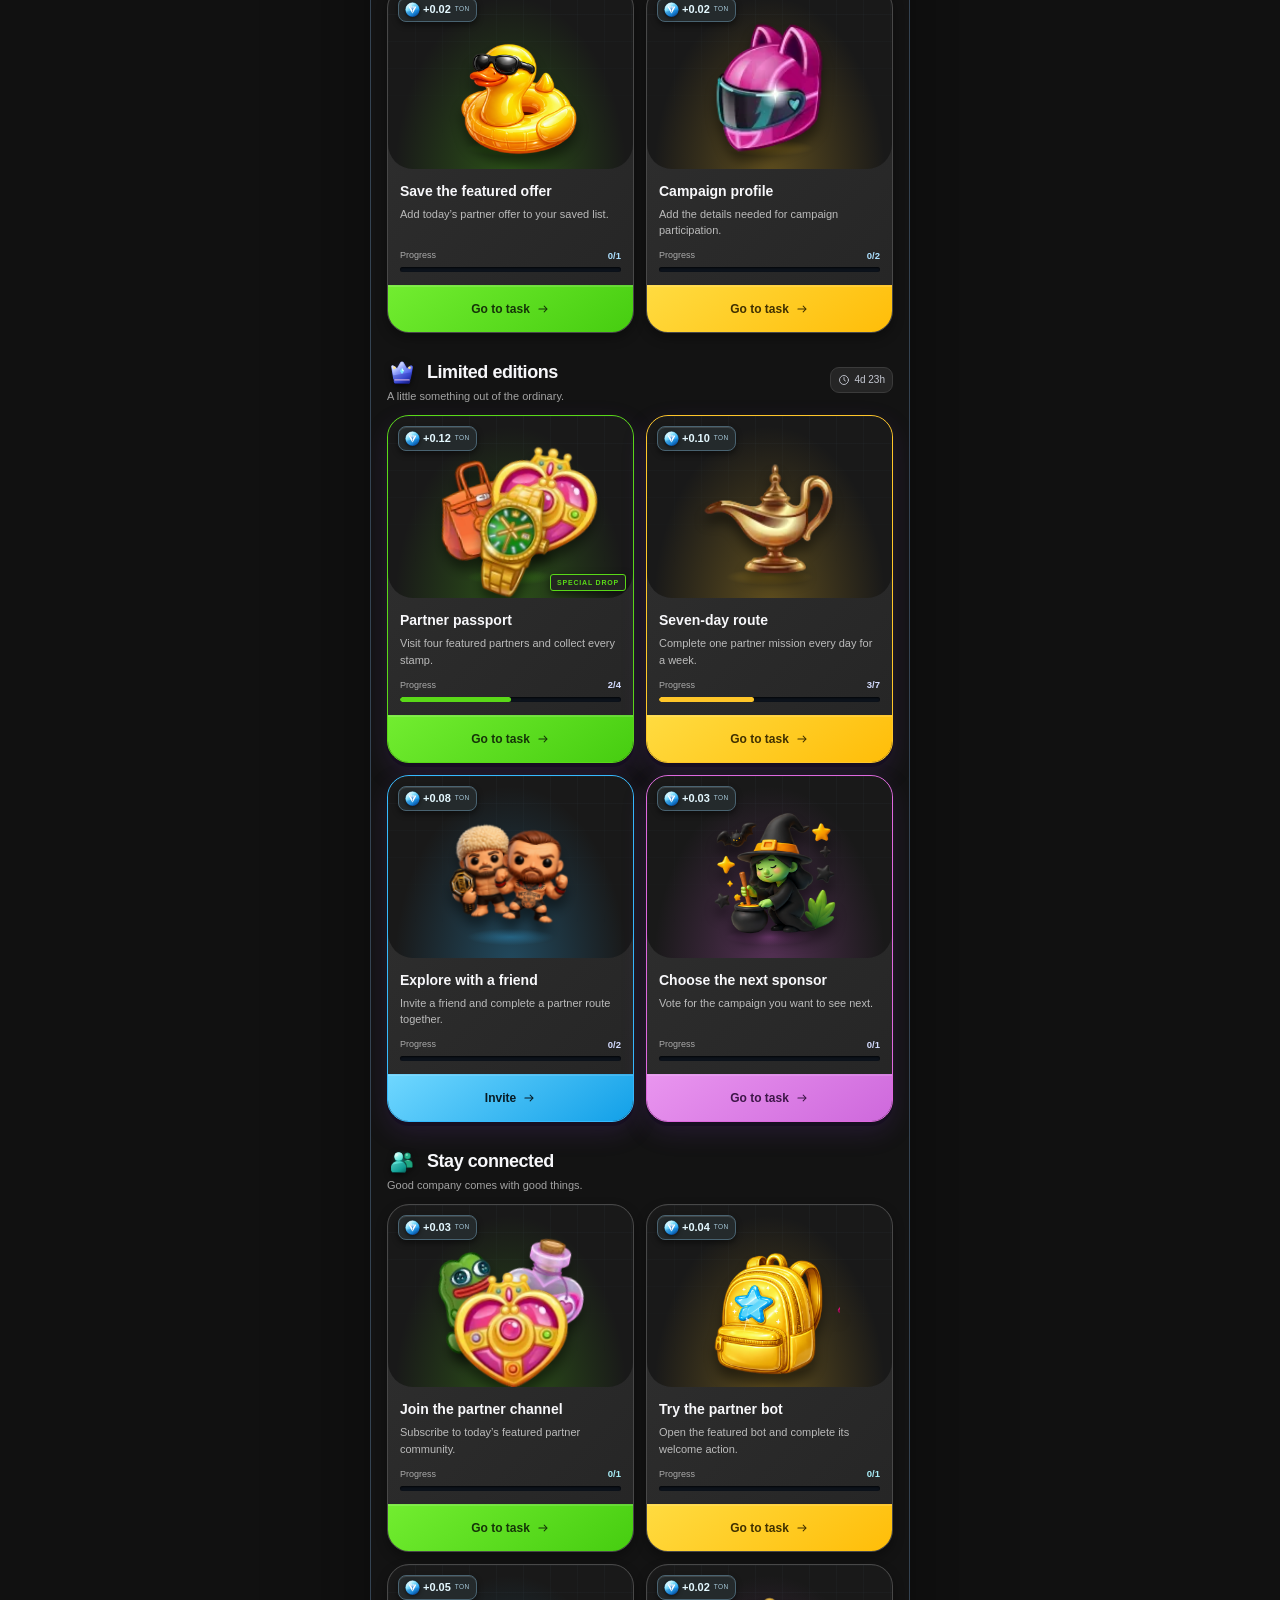
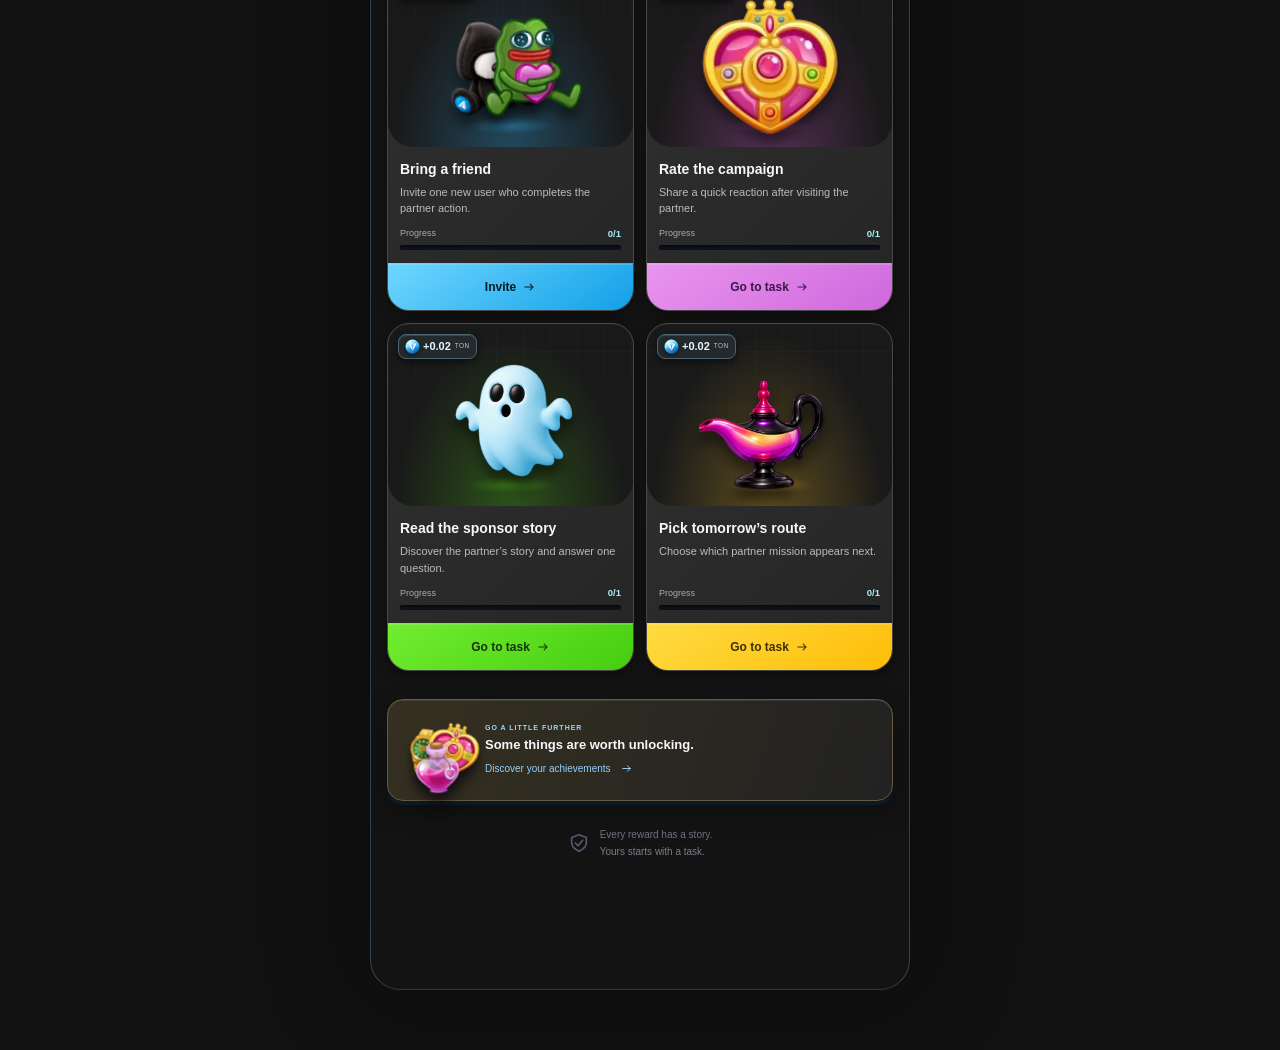
==== commit cb807318: ""Redesign-task-map-as-top-down-partner-route"" ====
--- a/index.html
+++ b/index.html
@@ -1,8 +1,8 @@
 <!doctype html>
-<html lang="en"><head><meta charset="utf-8"><meta name="viewport" content="width=device-width, initial-scale=1, viewport-fit=cover"><meta name="theme-color" content="#070b15"><meta name="color-scheme" content="dark"><title>CASE — Tasks & Rewards</title><meta name="description" content="CASE tasks, achievements and collectible rewards."><link rel="icon" href="assets/favicon-v2.svg" type="image/svg+xml"><link rel="stylesheet" href="styles.css?v=13"><link rel="stylesheet" href="mission.css?v=13"><link rel="stylesheet" href="nft.css?v=13"><link rel="stylesheet" href="road.css?v=13"></head><body><a class="skip-link" href="#tasks-content">Skip to rewards</a><div id="case-tasks-root"></div><script type="module">
-import { mountCaseTasks } from './scripts/app.js?v=13';
+<html lang="en"><head><meta charset="utf-8"><meta name="viewport" content="width=device-width, initial-scale=1, viewport-fit=cover"><meta name="theme-color" content="#070b15"><meta name="color-scheme" content="dark"><title>CASE — Tasks & Rewards</title><meta name="description" content="CASE tasks, achievements and collectible rewards."><link rel="icon" href="assets/favicon-v2.svg" type="image/svg+xml"><link rel="stylesheet" href="styles.css?v=14"><link rel="stylesheet" href="mission.css?v=14"><link rel="stylesheet" href="nft.css?v=14"><link rel="stylesheet" href="road.css?v=14"></head><body><a class="skip-link" href="#tasks-content">Skip to rewards</a><div id="case-tasks-root"></div><script type="module">
+import { mountCaseTasks } from './scripts/app.js?v=14';
 const host = window.CASE_TASKS_HOST;
-const displayHost = host || (await import('./preview/host.js?v=13')).createPreviewHost();
+const displayHost = host || (await import('./preview/host.js?v=14')).createPreviewHost();
 window.caseTasks = mountCaseTasks(document.getElementById('case-tasks-root'), {host:displayHost,review:!host,embedded:window.CASE_TASKS_EMBEDDED === true});
 if(!host) document.querySelector('.balance-control small').textContent='Preview balance';
 </script><noscript><p class="no-script">Please enable JavaScript to open your rewards.</p></noscript></body></html>
--- a/road.css
+++ b/road.css
@@ -1,86 +1,16 @@
-.view-switch{display:flex;gap:4px;margin:16px 0 0;padding:4px;background:linear-gradient(#232323,#1b1b1b);border:1px solid #363636;border-radius:14px;box-shadow:inset 0 1px #ffffff0d,0 3px 0 #0a0a0a}
-.view-switch button{flex:1;display:flex;align-items:center;justify-content:center;gap:7px;min-height:38px;border:0;border-radius:10px;background:transparent;color:#a3a9b1;font:inherit;font-size:12px;font-weight:700;letter-spacing:.3px;cursor:pointer;transition:background .2s,color .2s}
-.view-switch button svg{width:16px;height:16px}
-.view-switch button[aria-pressed=true]{background:linear-gradient(#4cc4ff,#0b7be0);color:#fff;box-shadow:inset 0 1px #ffffff55,0 3px 0 #05477f,0 6px 14px #0b7be066}
-.road{--blue:#46c2ff;--blue-deep:#0b7be0;--green:#4fdc8f;--green-deep:#1f9a5a;--gold:#ffd24a;--gold-deep:#c98a10;position:relative;margin:16px 0 8px;padding:18px 10px 24px;border-radius:24px;border:1px solid #2a3540;background:radial-gradient(ellipse at 50% 0,#12354f 0,transparent 55%),radial-gradient(ellipse at 15% 60%,#0f2436 0,transparent 45%),radial-gradient(ellipse at 90% 80%,#1a1f3a 0,transparent 50%),#101418;box-shadow:inset 0 1px #ffffff10,0 12px 30px #0008;overflow:hidden;isolation:isolate}
-.road:before{content:"";position:absolute;inset:0;background:radial-gradient(#ffffff1c 1px,transparent 1.5px) 0 0/34px 34px,radial-gradient(#ffffff10 1px,transparent 1.5px) 17px 21px/46px 46px;mask-image:linear-gradient(#000 40%,#0006);pointer-events:none}
-.road-svg{position:absolute;inset:0;width:100%;height:100%;pointer-events:none;z-index:0;overflow:visible}
-.road-svg path{fill:none;stroke-linecap:round;stroke-linejoin:round}
-.road-shadow{stroke:#090c10;stroke-width:24;opacity:.9}
-.road-base{stroke:#2b3744;stroke-width:22}
-.road-inner{stroke:#3b4957;stroke-width:14}
-.road-halo{stroke:var(--blue);stroke-width:26;opacity:.22}
-.road-line{stroke:var(--blue);stroke-width:8}
-.road-dash{stroke:#dbe6f0;stroke-width:2.4;stroke-dasharray:.55 1.9;opacity:.75;animation:road-march 2.4s linear infinite}
-@keyframes road-march{to{stroke-dashoffset:-4.9}}
-.road-summit,.road-step,.road-check,.road-start,.road-zone{position:relative;z-index:1}
-.road-node{position:absolute;left:var(--x,50%);top:50%;transform:translate(-50%,-50%);width:46px;height:46px;border-radius:50%;display:grid;place-items:center;color:#9aa7b5;background:radial-gradient(circle at 35% 28%,#3d4855,#1b2027 72%);border:3px solid #4a5665;box-shadow:inset 0 2px 0 #ffffff2a,inset 0 -3px 0 #0006,0 5px 0 #0a0d11,0 12px 20px #0008;z-index:2}
-.road-node svg{width:20px;height:20px}
-.road-node .node-art{position:absolute;inset:4px;display:block}
-.road-node .node-art .nft-art{width:100%;height:100%}
-.road-node .node-art .nft-item{filter:drop-shadow(0 4px 3px #0008)}
-.road-done .road-node{color:#fff;background:radial-gradient(circle at 35% 28%,#7cf0b0,#22a463 70%);border-color:#9cf7c6;box-shadow:inset 0 2px 0 #ffffff55,inset 0 -3px 0 #0005,0 5px 0 #0d5c37,0 12px 22px #1f9a5a55}
-.road-current .road-node{width:66px;height:66px;background:radial-gradient(circle at 35% 28%,#2a3f52,#131a22 72%);border-color:var(--blue);box-shadow:inset 0 2px 0 #ffffff2a,0 6px 0 #05477f,0 0 0 6px #46c2ff2e,0 14px 26px #0b7be066;animation:road-pulse 1.8s ease-in-out infinite}
-.road-node.is-ready{border-color:var(--gold);box-shadow:inset 0 2px 0 #ffffff2a,0 6px 0 #7a5306,0 0 0 6px #ffd24a2e,0 14px 26px #ffd24a55;animation:none}
-@keyframes road-pulse{0%,100%{box-shadow:inset 0 2px 0 #ffffff2a,0 6px 0 #05477f,0 0 0 6px #46c2ff2e,0 14px 26px #0b7be066}50%{box-shadow:inset 0 2px 0 #ffffff2a,0 6px 0 #05477f,0 0 0 14px #46c2ff10,0 14px 26px #0b7be066}}
-.road-ahead .road-node{color:#6b7683;background:radial-gradient(circle at 35% 28%,#2a313a,#171c22 72%);border-color:#333b45;box-shadow:inset 0 2px 0 #ffffff12,0 5px 0 #090b0e,0 10px 18px #0007}
-.road-step{min-height:118px;margin:2px 0;display:flex;flex-direction:column;justify-content:center}
-.road-step.side-left .road-card,.road-step.side-left .road-cta{margin-left:auto}
-.road-step.side-right .road-card,.road-step.side-right .road-cta{margin-right:auto}
-.road-card{display:flex;align-items:center;gap:10px;width:57%;padding:10px 10px 10px 11px;border:1px solid #3a424c;border-radius:16px;background:linear-gradient(160deg,#2a2f36,#1c2026);color:inherit;font:inherit;text-align:left;cursor:pointer;box-shadow:inset 0 1px #ffffff16,0 4px 0 #0c0f13,0 10px 20px #0007;transition:transform .2s,border-color .2s}
-.road-card:hover{transform:translateY(-1px);border-color:#4f5a66}
-.road-card-art{flex:none;width:46px;height:46px;display:block}
-.road-card-art .nft-art{width:100%;height:100%}
-.road-card-body{flex:1;min-width:0;display:flex;flex-direction:column;gap:3px}
-.road-card-body strong{font-size:12.5px;line-height:1.2;letter-spacing:-.2px;color:#f6f7f9}
-.road-card-body small{display:flex;align-items:center;gap:4px;font-size:11px;font-weight:700;color:#cfd6de}
-.road-card-body small .i3d{width:13px;height:13px}
-.road-card-body span{font-size:10.5px;line-height:1.35;color:#a3aab3}
-.road-status{font-style:normal;font-size:10px;font-weight:700;letter-spacing:.3px;color:#8ed8ff}
-.road-card-end{flex:none;width:24px;height:24px;border-radius:50%;display:grid;place-items:center;background:#161a1f;border:1px solid #3a424c;color:#cfd6de}
-.road-card-end svg{width:13px;height:13px}
-.road-done .road-card{background:linear-gradient(160deg,#242b28,#1a201d);border-color:#2f4d3d}
-.road-done .road-status{color:#7cf0b0}
-.road-done .road-card-end{background:#1f9a5a;border-color:#7cf0b0;color:#fff}
-.road-current .road-card{border-color:var(--blue);background:linear-gradient(160deg,#243441,#1b242d);box-shadow:inset 0 1px #ffffff20,0 4px 0 #0c0f13,0 0 0 1px #46c2ff33,0 12px 26px #0b7be04d}
-.road-current .road-card-end{background:linear-gradient(#4cc4ff,#0b7be0);border-color:#7fd6ff;color:#fff}
-.road-ahead .road-card{opacity:.62;filter:saturate(.6)}
-.road-ahead .road-status{color:#7d8792}
-.road-cta{width:57%;margin-top:8px;justify-content:center}
-.road-zone{display:flex;justify-content:center;margin:14px 0 2px}
-.road-sign{display:inline-flex;align-items:center;gap:8px;padding:6px 14px 6px 8px;border-radius:999px;background:linear-gradient(#2a3038,#1b2026);border:1px solid #3d4650;box-shadow:inset 0 1px #ffffff18,0 4px 0 #0a0d11,0 8px 16px #0007;font-size:10px;font-weight:800;letter-spacing:2px;text-transform:uppercase;color:#dfe5ec}
-.road-sign .i3d{width:24px;height:24px}
-.road-island{position:relative;display:block;width:164px;height:132px;margin:0 auto;border:0;background:none;padding:0;cursor:pointer}
-.island-top{position:absolute;left:0;right:0;bottom:8px;height:66px;border-radius:50%;background:radial-gradient(ellipse at 50% 28%,#55697d,#2b3742 62%,#1e262e);box-shadow:inset 0 3px 0 #ffffff33,inset 0 -8px 14px #0008,0 12px 0 #182029,0 18px 0 #0e1319,0 22px 0 #080a0d,0 34px 32px #000b}
-.island-top:before{content:"";position:absolute;inset:5px 12px auto;height:30px;border-radius:50%;background:radial-gradient(ellipse at 50% 30%,#8fa4b8,transparent 68%);opacity:.55}
-.island-top:after{content:"";position:absolute;left:14px;right:14px;top:60%;height:14px;border-radius:50%;background:radial-gradient(ellipse,#46c2ff55,transparent 70%);filter:blur(4px)}
-.island-glow{position:absolute;left:10%;right:10%;bottom:-12px;height:36px;border-radius:50%;background:radial-gradient(ellipse,#46c2ff66,transparent 68%);filter:blur(8px)}
-.island-art{position:absolute;left:50%;bottom:34px;width:110px;height:110px;transform:translateX(-50%);display:block;animation:road-float 5s ease-in-out infinite}
-.island-art .nft-art{width:100%;height:100%}
-.island-art .nft-item{filter:drop-shadow(0 16px 10px #000a)}
-@keyframes road-float{0%,100%{transform:translateX(-50%) translateY(0) rotate(-2deg)}50%{transform:translateX(-50%) translateY(-8px) rotate(2deg)}}
-.road-check{min-height:230px;margin:6px 0;padding-top:6px}
-.road-check .road-node{position:relative;left:auto;top:auto;transform:none;margin:-16px auto 0;color:#ffd24a;background:radial-gradient(circle at 35% 28%,#3b3421,#1c1a12 72%);border-color:#8a6a1c;box-shadow:inset 0 2px 0 #ffffff2a,0 5px 0 #3d2c07,0 0 0 6px #ffd24a1f,0 12px 22px #0008}
-.road-check.is-done .road-node{color:#fff;background:radial-gradient(circle at 35% 28%,#7cf0b0,#22a463 70%);border-color:#9cf7c6;box-shadow:inset 0 2px 0 #ffffff55,0 5px 0 #0d5c37,0 12px 22px #1f9a5a55}
-.road-card-check,.road-card-prize{width:100%;margin-top:12px;border-color:#7a5f1c;background:linear-gradient(160deg,#2d2a1e,#1d1b14);box-shadow:inset 0 1px #ffffff18,0 4px 0 #0c0f13,0 0 0 1px #ffd24a2a,0 12px 26px #0009}
-.road-card-check small,.road-card-prize small{color:var(--gold);font-size:9.5px;font-weight:800;letter-spacing:1.6px;text-transform:uppercase}
-.road-card-check strong,.road-card-prize strong{font-size:14px}
-.road-card-check .road-card-end,.road-card-prize .road-card-end{background:linear-gradient(#ffd24a,#c98a10);border-color:#ffe38a;color:#3a2600}
-.road-check.is-done .road-card-check{border-color:#2f4d3d}
-.road-check.is-done .road-card-check small{color:#7cf0b0}
-.road-check.is-done .road-card-check .road-card-end{background:#1f9a5a;border-color:#7cf0b0;color:#fff}
-.road-summit{min-height:250px;padding-top:12px}
-.road-island-prize{width:196px;height:156px}
-.road-island-prize .island-top{height:78px;background:radial-gradient(ellipse at 50% 30%,#4a4a3a,#2a2a22 68%,#1c1c16);box-shadow:inset 0 3px 0 #ffffff2a,inset 0 -6px 12px #0007,0 16px 0 #15150f,0 21px 0 #0b0b08,0 34px 34px #000a}
-.road-island-prize .island-top:after{background:radial-gradient(ellipse,#ffd24a66,transparent 70%)}
-.road-island-prize .island-glow{background:radial-gradient(ellipse,#ffd24a77,transparent 68%)}
-.road-island-prize .island-art{width:128px;height:128px;bottom:44px}
-.road-node-prize{position:relative;left:auto;top:auto;transform:none;margin:-18px auto 0;width:54px;height:54px;color:#fff;background:radial-gradient(circle at 35% 28%,#ffe38a,#c98a10 72%);border-color:#ffe9a6;box-shadow:inset 0 2px 0 #ffffff66,inset 0 -3px 0 #0004,0 6px 0 #7a5306,0 0 0 7px #ffd24a22,0 14px 26px #ffd24a55}
-.road-node-prize .i3d{width:30px;height:30px}
-.road-start{min-height:130px;display:flex;flex-direction:column;align-items:center;justify-content:center;gap:10px;padding-top:14px}
-.road-node-start{position:relative;left:auto;top:auto;transform:none;width:78px;height:30px;border-radius:50%;background:radial-gradient(ellipse at 50% 40%,#7fd6ff,#0b7be0 70%);border:3px solid #a7e3ff;box-shadow:inset 0 2px 0 #ffffff66,0 6px 0 #05477f,0 0 0 8px #46c2ff22,0 0 30px #46c2ff88}
-.road-pad{display:flex;flex-direction:column;align-items:center;gap:2px;padding:8px 22px;border-radius:14px;background:linear-gradient(#2a3038,#1b2026);border:1px solid #3d4650;box-shadow:inset 0 1px #ffffff18,0 4px 0 #0a0d11,0 8px 16px #0007}
-.road-pad b{font-size:13px;letter-spacing:3px;color:#fff}
-.road-pad small{font-size:10px;color:#a3aab3}
-@media(max-width:380px){.road{padding:14px 6px 20px}.road-card,.road-cta{width:60%}.road-card{padding:9px 8px 9px 9px;gap:8px}.road-card-art{width:40px;height:40px}.road-card-body strong{font-size:12px}.road-node{width:42px;height:42px}.road-current .road-node{width:58px;height:58px}.road-island{width:150px;height:122px}.island-art{width:98px;height:98px}}
-@media(prefers-reduced-motion:reduce){.road-dash,.road-current .road-node,.island-art{animation:none!important}}
+.view-switch{display:flex;gap:5px;margin:16px 0 0;padding:4px;background:#171d27;border:1px solid #314159;border-radius:15px;box-shadow:inset 0 1px #ffffff12,0 5px 14px #0007}
+.view-switch button{flex:1;display:flex;align-items:center;justify-content:center;gap:8px;min-height:44px;border:0;border-radius:11px;background:transparent;color:#9eadc2;font:inherit;font-size:12px;font-weight:800;letter-spacing:.3px;cursor:pointer;touch-action:manipulation;transition:background .2s,color .2s,box-shadow .2s}
+.view-switch button svg{width:17px;height:17px}.view-switch button:focus-visible{outline:3px solid #8ce7ff;outline-offset:2px}.view-switch button[aria-pressed=true]{background:linear-gradient(180deg,#38d6ff,#0674e7);color:#fff;box-shadow:inset 0 1px #ffffff70,0 4px 0 #034a9b,0 8px 20px #069cff66}
+.road{--blue:#21d4ff;--blue-deep:#0875ee;--green:#48edaa;--gold:#ffd451;position:relative;margin:16px 0 8px;padding:18px 9px 30px;border-radius:26px;border:1px solid #245e9d;background:#07152c url('./assets/quest-map-bg-v14.webp') 50% 0/100% auto repeat-y;box-shadow:inset 0 1px #9ae7ff35,0 16px 34px #000b;overflow:hidden;isolation:isolate;overscroll-behavior:contain}
+.road:before{content:"";position:absolute;inset:0;background:linear-gradient(180deg,#03112644,#061a3470 12%,#07152c70 88%,#04102055),radial-gradient(ellipse at 50% 5%,transparent 0 16%,#03112650 48%);pointer-events:none;z-index:0}.road:after{content:"";position:absolute;inset:0;background:linear-gradient(90deg,#030b1aa8 0,transparent 17%,transparent 83%,#030b1aa8 100%);pointer-events:none;z-index:0}
+.road-svg{position:absolute;inset:0;width:100%;height:100%;pointer-events:none;z-index:1;overflow:visible}.road-svg path{fill:none;stroke-linecap:round;stroke-linejoin:round}.road-shadow{stroke:#021021;stroke-width:25;opacity:.92}.road-base{stroke:#0d3967;stroke-width:22}.road-inner{stroke:#1267a5;stroke-width:14}.road-halo{stroke:var(--blue);stroke-width:28;opacity:.28}.road-line{stroke:var(--blue);stroke-width:8}.road-dash{stroke:#effcff;stroke-width:2.6;stroke-dasharray:.55 1.8;opacity:.9;animation:road-march 2.4s linear infinite}@keyframes road-march{to{stroke-dashoffset:-4.7}}
+.road-summit,.road-step,.road-check,.road-start,.road-zone{position:relative;z-index:2}.road-start{min-height:152px;display:flex;flex-direction:column;align-items:center;justify-content:flex-start;gap:9px;padding-top:16px}.road-node{position:absolute;left:var(--x,50%);top:50%;transform:translate(-50%,-50%);width:50px;height:50px;border-radius:50%;display:grid;place-items:center;color:#d6e4f4;background:radial-gradient(circle at 34% 25%,#52647c,#202c3c 68%);border:3px solid #7694ba;box-shadow:inset 0 2px #ffffff55,inset 0 -4px #07101c99,0 6px 0 #071426,0 0 0 7px #24bfff20,0 13px 24px #000b;z-index:3}.road-node b{font-size:15px;color:#fff;text-shadow:0 2px 2px #001}.road-node svg{width:21px;height:21px}.road-node-start{position:relative;left:auto;top:auto;transform:none;width:86px;height:36px;border-radius:50%;background:radial-gradient(ellipse at 50% 32%,#d7fbff,#29d8ff 34%,#0875ee 72%);border:3px solid #c8f8ff;box-shadow:inset 0 2px #fff,0 7px 0 #034b99,0 0 0 9px #21d4ff2b,0 0 32px #21d4ffaa}.road-pad{display:flex;flex-direction:column;align-items:center;gap:2px;padding:8px 24px;border-radius:14px;background:linear-gradient(#17385f,#0b1e3b);border:1px solid #3acbff;box-shadow:inset 0 1px #ffffff4a,0 5px 0 #03142d,0 10px 20px #0008}.road-pad b{font-size:14px;letter-spacing:3px;color:#fff}.road-pad small{font-size:11px;color:#b9dfff}
+.road-step{min-height:126px;margin:3px 0;display:flex;flex-direction:column;justify-content:center}.road-step:before{content:"";position:absolute;left:calc(var(--x) - 55px);top:50%;width:110px;height:44px;transform:translateY(-17%);border-radius:50%;background:radial-gradient(ellipse at 50% 23%,#4c8358 0 27%,#173e39 52%,#0a1b27 72%);box-shadow:inset 0 4px #9ef4a052,0 11px 0 #092b35,0 18px 14px #0009;z-index:1}.road-step:after{content:"";position:absolute;left:calc(var(--x) - 26px);top:calc(50% + 17px);width:52px;height:12px;border-radius:50%;background:radial-gradient(ellipse,#20d6ff73,transparent 70%);filter:blur(3px);z-index:1}.road-step.side-left .road-card,.road-step.side-left .road-cta{margin-left:auto}.road-step.side-right .road-card,.road-step.side-right .road-cta{margin-right:auto}
+.road-card{--tone:#30c9ff;--tone2:#0875ee;display:flex;align-items:center;gap:9px;width:59%;min-height:82px;padding:10px 9px;border:1px solid color-mix(in srgb,var(--tone) 68%,#2d3d56);border-radius:17px;background:linear-gradient(145deg,color-mix(in srgb,var(--tone2) 22%,#17253a),#0c1627 72%);color:inherit;font:inherit;text-align:left;cursor:pointer;touch-action:manipulation;box-shadow:inset 0 1px #ffffff26,0 5px 0 #031020,0 0 0 1px color-mix(in srgb,var(--tone) 18%,transparent),0 12px 24px #0009;transition:transform .2s,border-color .2s,box-shadow .2s}.road-card:hover{transform:translateY(-2px);box-shadow:inset 0 1px #ffffff2f,0 7px 0 #031020,0 0 0 1px color-mix(in srgb,var(--tone) 30%,transparent),0 16px 28px #000a}.road-card:active{transform:translateY(2px)}.road-card:focus-visible,.road-island:focus-visible{outline:3px solid #fff;outline-offset:3px}.road-tone-0{--task-tone:#38d5ff;--task-tone2:#0875ee}.road-tone-1{--task-tone:#7f86ff;--task-tone2:#4d3ad9}.road-tone-2{--task-tone:#45e0b3;--task-tone2:#078d78}.road-tone-3{--task-tone:#ffb340;--task-tone2:#c66a0c}.road-tone-4{--task-tone:#ff68bd;--task-tone2:#b5217a}.road-tone-5{--task-tone:#a8e85a;--task-tone2:#4c9d23}.road-step .road-card{--tone:var(--task-tone);--tone2:var(--task-tone2)}
+.road-card-art{flex:none;width:50px;height:50px;display:grid;place-items:center;border-radius:15px;background:radial-gradient(circle at 35% 25%,color-mix(in srgb,var(--tone) 78%,#fff),var(--tone2) 70%);border:1px solid color-mix(in srgb,var(--tone) 72%,#fff);box-shadow:inset 0 2px #ffffff65,inset 0 -4px #0016,0 5px 0 color-mix(in srgb,var(--tone2) 75%,#001),0 9px 16px #0008}.road-card-art .i3d{width:38px;height:38px}.road-card-body{flex:1;min-width:0;display:flex;flex-direction:column;gap:4px}.road-card-body strong{font-size:13px;line-height:1.2;letter-spacing:-.15px;color:#fff}.road-card-body small{display:flex;align-items:center;gap:4px;font-size:11px;font-weight:800;color:#d9eaff}.road-card-body small .i3d{width:14px;height:14px}.road-card-body span{font-size:11px;line-height:1.35;color:#bdd0e6}.road-status{font-style:normal;font-size:10.5px;font-weight:800;letter-spacing:.25px;color:var(--tone)}.road-card-end{flex:none;width:27px;height:27px;border-radius:50%;display:grid;place-items:center;background:color-mix(in srgb,var(--tone2) 68%,#07101f);border:1px solid var(--tone);color:#fff}.road-card-end svg{width:14px;height:14px}.road-done .road-node{color:#fff;background:radial-gradient(circle at 34% 24%,#a2ffd1,#22ad70 70%);border-color:#baffdd;box-shadow:inset 0 2px #fff8,0 6px 0 #08623c,0 0 0 7px #45edaa29,0 13px 24px #0938}.road-current .road-node{width:64px;height:64px;background:radial-gradient(circle at 34% 24%,#aaf3ff,#16bde9 38%,#0875ee 76%);border-color:#d2fbff;box-shadow:inset 0 2px #fff,0 7px 0 #034b99,0 0 0 7px #21d4ff38,0 0 28px #21d4ffb8;animation:road-pulse 1.8s ease-in-out infinite}@keyframes road-pulse{50%{box-shadow:inset 0 2px #fff,0 7px 0 #034b99,0 0 0 14px #21d4ff16,0 0 34px #21d4ffcc}}.road-node.is-ready{border-color:#fff4ab;background:radial-gradient(circle at 34% 24%,#fff8bd,#f5a818 72%);box-shadow:inset 0 2px #fff,0 7px 0 #885509,0 0 0 7px #ffd45136,0 0 28px #ffd451a8;animation:none}.road-ahead .road-node{color:#7c8da4;background:radial-gradient(circle at 34% 24%,#3d4a5d,#182232 72%);border-color:#48576c;box-shadow:inset 0 2px #ffffff20,0 5px 0 #07101c,0 11px 20px #0009}.road-done .road-card{--tone:#50e7a7;--tone2:#127a54}.road-done .road-status{color:#67f0b5}.road-ahead .road-card{opacity:.72;filter:saturate(.45)}.road-ahead .road-status{color:#8290a3}.road-cta{width:59%;min-height:44px;margin-top:8px;justify-content:center;touch-action:manipulation}
+.road-zone{display:flex;justify-content:center;margin:17px 0 5px}.road-sign{display:inline-flex;align-items:center;gap:9px;padding:7px 17px 7px 9px;border-radius:18px;background:linear-gradient(#214d79,#0b2344);border:1px solid #48d8ff;box-shadow:inset 0 1px #ffffff4a,0 5px 0 #03152e,0 0 24px #1fcaff38;font-size:11px;color:#fff}.road-sign .i3d{width:34px;height:34px}.road-sign>span{display:flex;flex-direction:column}.road-sign small{font-size:8px;font-weight:800;letter-spacing:1.4px;color:#8de6ff}.road-sign b{font-size:13px;letter-spacing:1px;text-transform:uppercase}
+.road-island{position:relative;display:block;width:180px;height:138px;margin:0 auto;border:0;background:none;padding:0;cursor:pointer;touch-action:manipulation}.island-top{position:absolute;left:0;right:0;bottom:10px;height:72px;border-radius:50%;background:radial-gradient(ellipse at 50% 24%,#69a866,#22564c 47%,#132a38 72%);box-shadow:inset 0 4px #c0ffb164,inset 0 -8px 13px #0018,0 12px 0 #123845,0 19px 0 #071c2a,0 29px 24px #000c}.island-top:before{content:"";position:absolute;inset:7px 13px auto;height:34px;border-radius:50%;background:radial-gradient(ellipse at 50% 30%,#c4ff9d88,transparent 67%)}.island-top:after{content:"";position:absolute;left:16px;right:16px;top:67%;height:15px;border-radius:50%;background:radial-gradient(ellipse,#21d4ff88,transparent 70%);filter:blur(4px)}.island-glow{position:absolute;left:8%;right:8%;bottom:-14px;height:40px;border-radius:50%;background:radial-gradient(ellipse,#21d4ff77,transparent 68%);filter:blur(9px)}.island-art{position:absolute;left:50%;bottom:44px;width:112px;height:112px;transform:translateX(-50%);display:grid;place-items:center;animation:road-float 4.5s ease-in-out infinite}.island-art>.i3d{width:96px;height:96px;filter:drop-shadow(0 14px 10px #000a)}.island-art .nft-art{width:100%;height:100%}.island-art .nft-item{filter:drop-shadow(0 16px 10px #000a)}@keyframes road-float{50%{transform:translateX(-50%) translateY(-8px)}}.road-check{min-height:240px;margin:7px 0;padding-top:7px}.road-check .road-node{position:relative;left:auto;top:auto;transform:none;margin:-15px auto 0;color:#fff8c7;background:radial-gradient(circle at 34% 24%,#fff3a6,#e39414 70%);border-color:#fff1a1;box-shadow:inset 0 2px #fff,0 6px 0 #815008,0 0 0 7px #ffd4512a,0 13px 22px #0009}.road-check.is-done .road-node{background:radial-gradient(circle at 34% 24%,#a2ffd1,#22ad70 70%);border-color:#baffdd;box-shadow:inset 0 2px #fff8,0 6px 0 #08623c,0 13px 22px #0938}.road-card-check,.road-card-prize{width:100%;margin-top:13px;--tone:#ffd451;--tone2:#9d6207;background:linear-gradient(145deg,#302a18,#17150f 75%);border-color:#ffd451;box-shadow:inset 0 1px #ffffff2f,0 5px 0 #1a1002,0 0 0 1px #ffd45136,0 14px 26px #000b}.road-card-check small,.road-card-prize small{color:#ffd451;font-size:10px;font-weight:900;letter-spacing:1.4px}.road-card-check strong,.road-card-prize strong{font-size:15px}.road-check.is-done .road-card-check{--tone:#50e7a7;--tone2:#127a54;border-color:#50e7a7}.road-check.is-done .road-card-check small{color:#67f0b5}
+.road-summit{min-height:280px;padding-top:16px}.road-island-prize{width:214px;height:168px}.road-island-prize .island-top{height:86px;background:radial-gradient(ellipse at 50% 24%,#9ecb70,#47662d 44%,#22362d 72%);box-shadow:inset 0 4px #e9ffb36b,inset 0 -8px 14px #0019,0 14px 0 #253d2a,0 22px 0 #101e1c,0 34px 34px #000c}.road-island-prize .island-top:after{background:radial-gradient(ellipse,#ffd45199,transparent 70%)}.road-island-prize .island-glow{background:radial-gradient(ellipse,#ffd451aa,transparent 68%)}.road-island-prize .island-art{width:138px;height:138px;bottom:52px}.road-node-prize{position:relative;left:auto;top:auto;transform:none;margin:-17px auto 0;width:58px;height:58px;color:#fff;background:radial-gradient(circle at 34% 24%,#fff8bd,#f0a719 72%);border-color:#fff0a0;box-shadow:inset 0 2px #fff,0 7px 0 #885509,0 0 0 8px #ffd4512b,0 0 32px #ffd451aa}.road-node-prize .i3d{width:32px;height:32px}
+@media(max-width:380px){.road{padding:15px 6px 26px}.road-card,.road-cta{width:62%}.road-card{padding:9px 7px;gap:7px}.road-card-art{width:44px;height:44px;border-radius:13px}.road-card-art .i3d{width:34px;height:34px}.road-card-body strong{font-size:12px}.road-card-body small{font-size:10px}.road-node{width:44px;height:44px}.road-current .road-node{width:58px;height:58px}.road-island{width:160px;height:126px}.island-art{width:98px;height:98px}.road-step:before{width:94px;left:calc(var(--x) - 47px)}}
+@media(min-width:600px){.road{padding-left:18px;padding-right:18px}.road-card{width:55%;min-height:88px}.road-cta{width:55%}.road-step{min-height:134px}}
+@media(prefers-reduced-motion:reduce){.road-dash,.road-current .road-node,.island-art{animation:none!important}.road-card{transition:none}}
